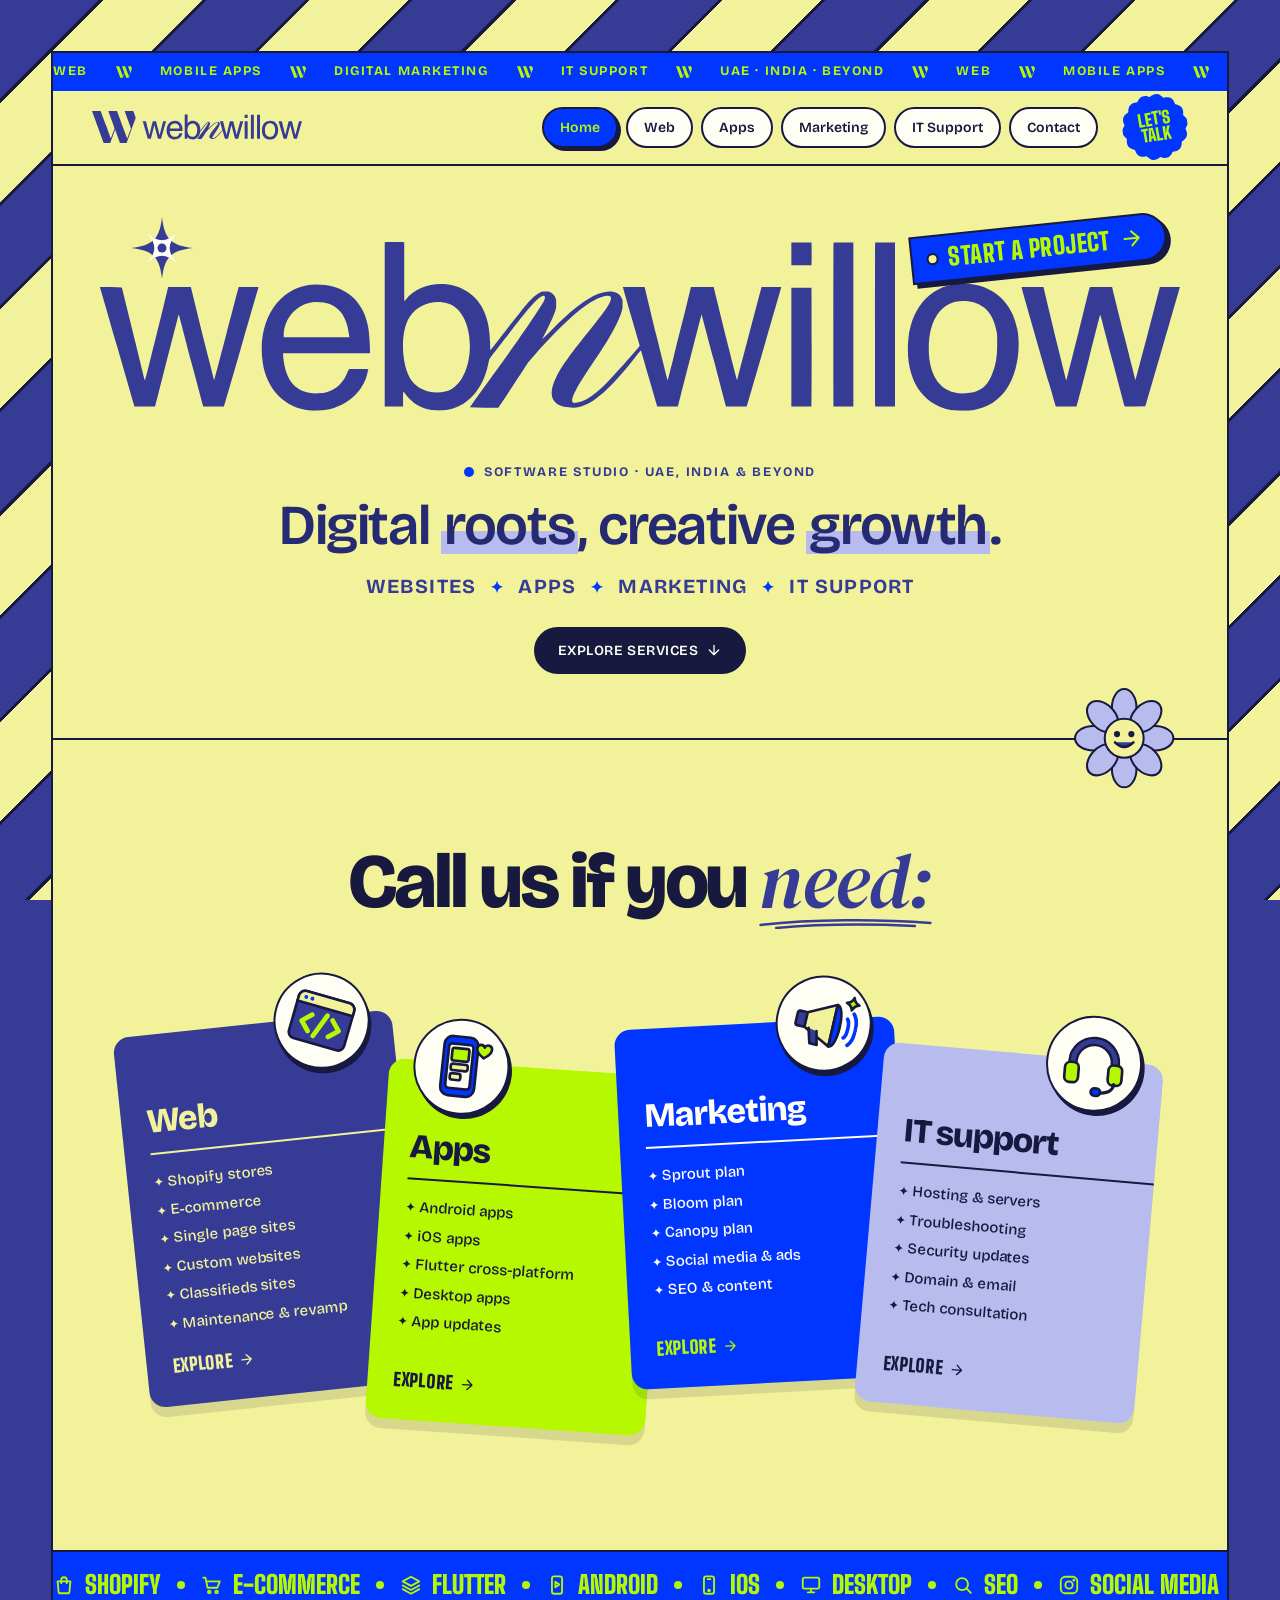
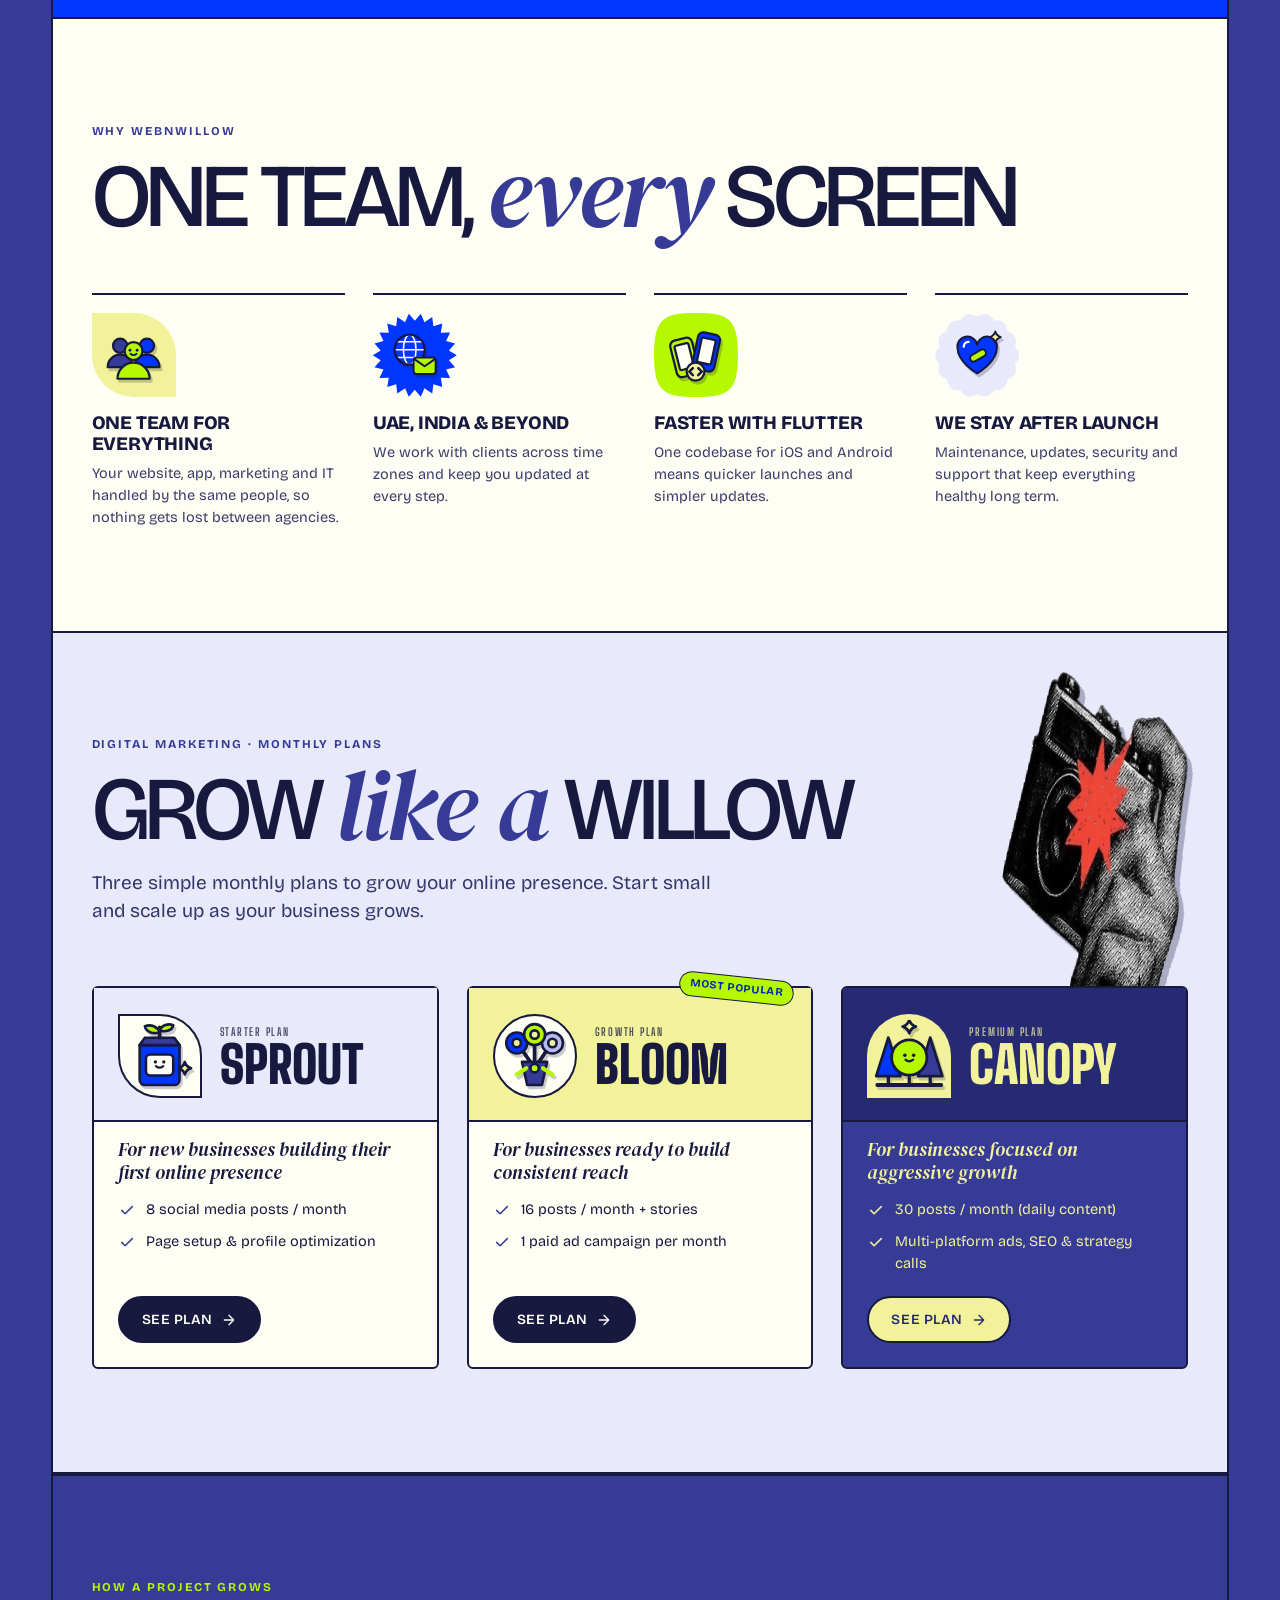
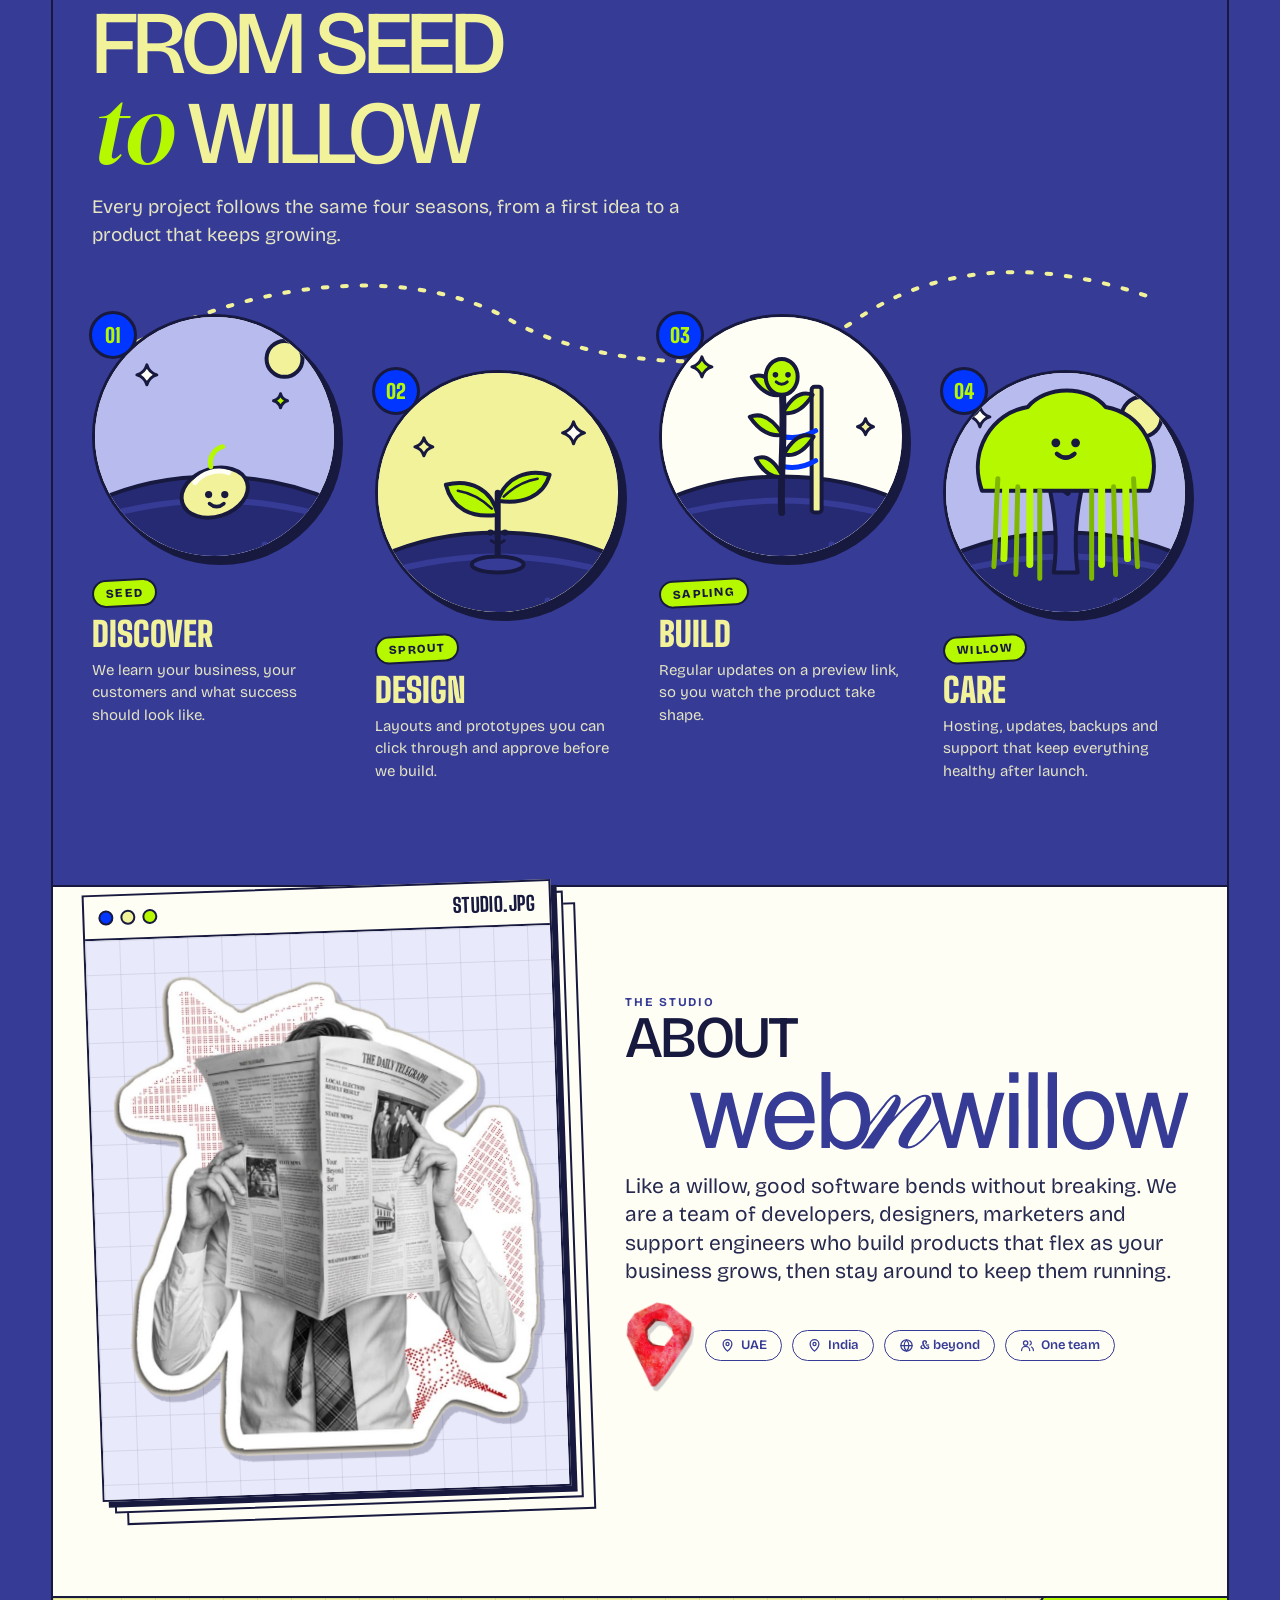
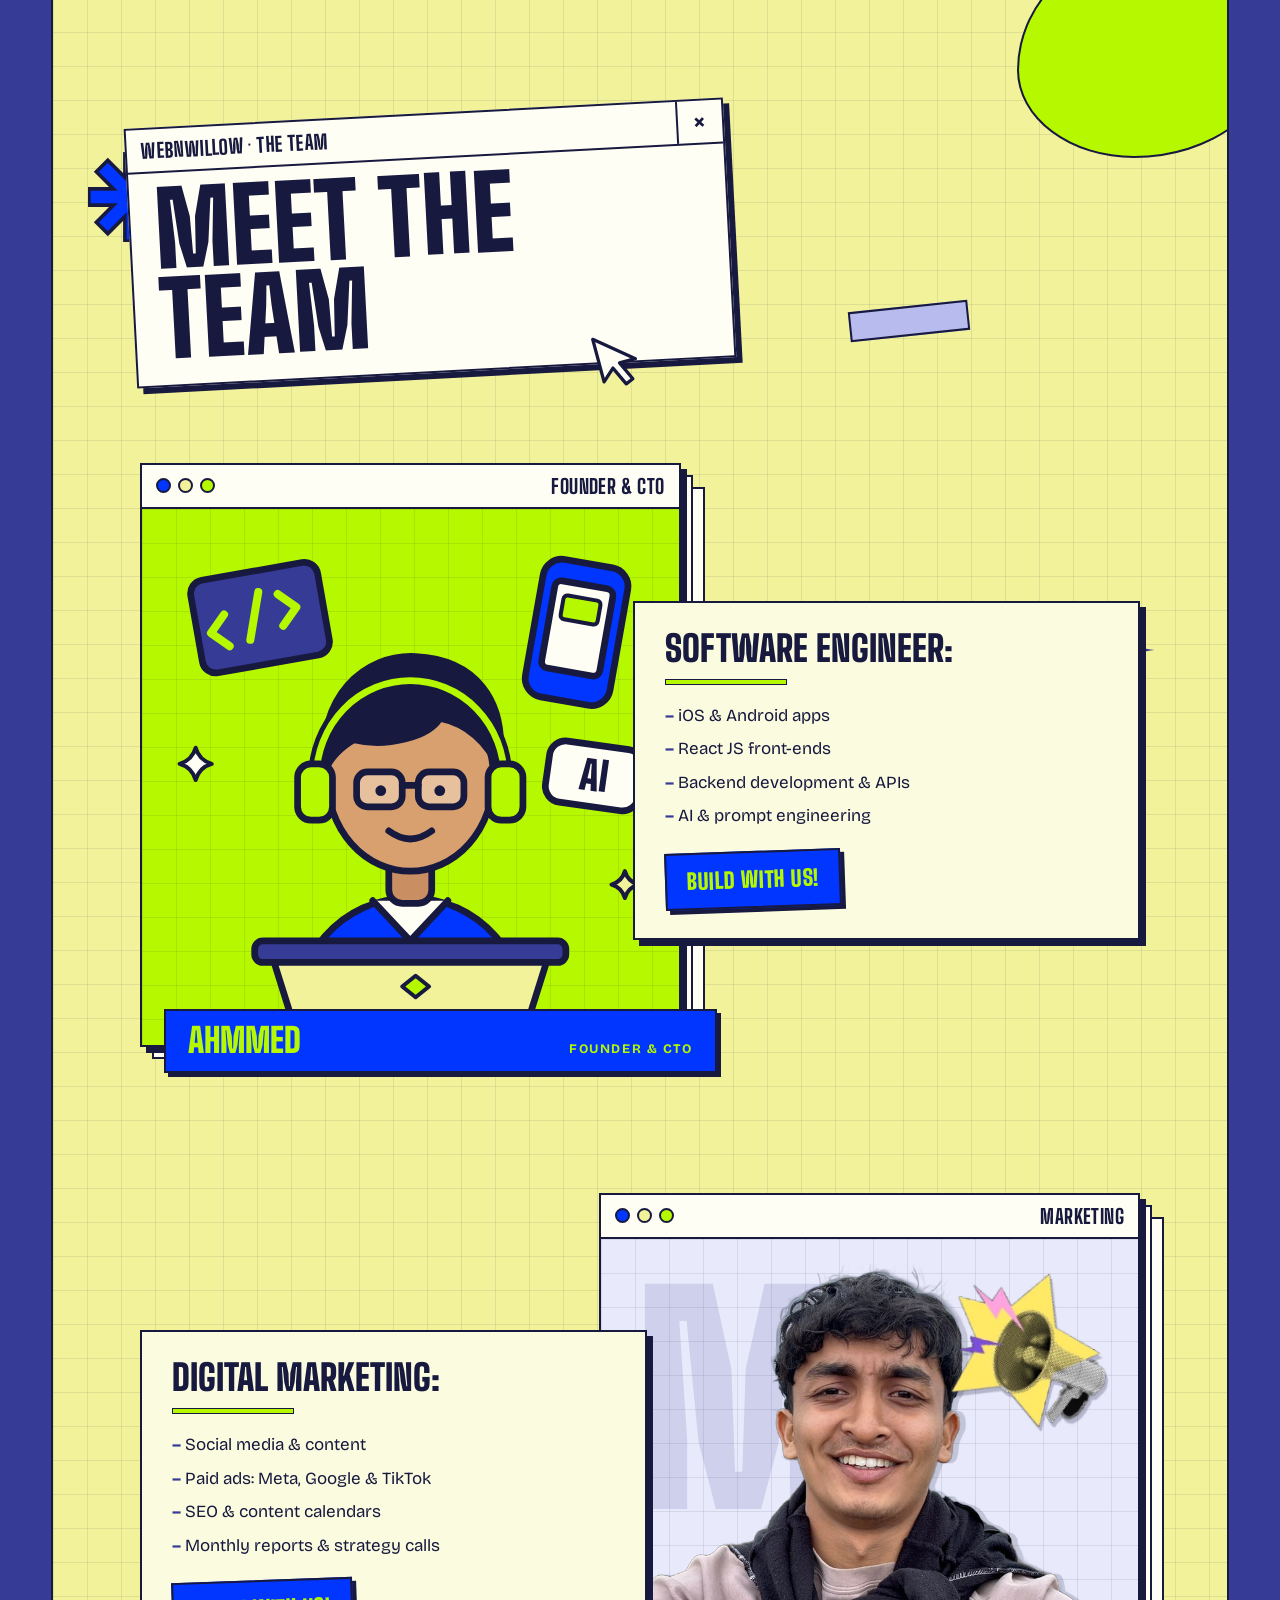
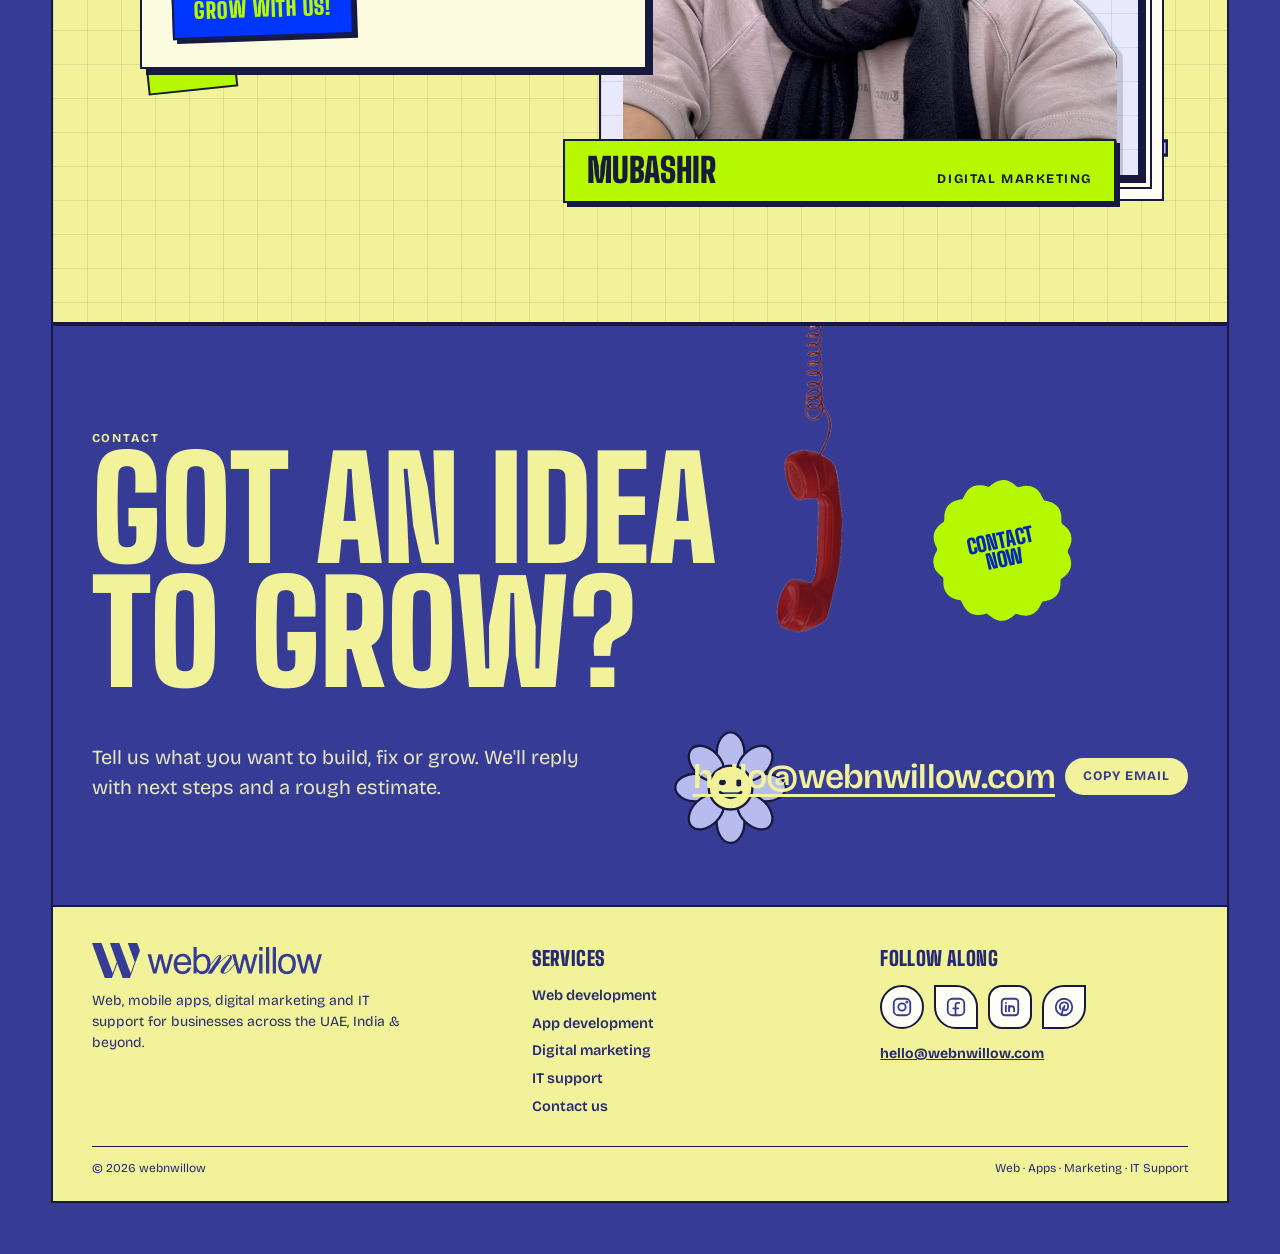
==== index.html @ 953bc1f7 "Update hero tagline, team, process, services and marketing page - Hero: "Digital roots, creative gro" ====
<!doctype html>
<html lang="en">
<head>
<meta charset="utf-8">
<meta name="viewport" content="width=device-width, initial-scale=1, viewport-fit=cover">
<title>webnwillow Studio</title>
<meta name="description" content="webnwillow - web development, mobile apps, digital marketing and IT support for businesses across the UAE, India and beyond.">
<link rel="icon" href="assets/webnwillow-mark.svg" type="image/svg+xml">
<link rel="preload" href="assets/fonts/bricolage-grotesque.woff2" as="font" type="font/woff2" crossorigin>
<link rel="preload" href="assets/fonts/big-shoulders-display.woff2" as="font" type="font/woff2" crossorigin>
<link rel="stylesheet" href="assets/css/site.css">
</head>
<body data-page="home">
<div class="site">
  <div id="site-header"></div>

  <main>
    <section class="hero wrap">
      <svg class="spark" aria-hidden="true"><use href="#spark"/></svg>
      <div class="hero-logo">
        <h1><svg class="logo" role="img" aria-label="webnwillow"><use href="#logo"/></svg></h1>
        <a class="tag-cta" href="contact.html"><span class="hole" aria-hidden="true"></span>Start a project<svg aria-hidden="true"><use href="#i-arrow"/></svg></a>
      </div>
      <div class="hero-row">
        <div class="hero-copy">
          <p class="hero-kicker"><span class="dot"></span>Software studio · UAE, India &amp; beyond</p>
          <p class="hero-lede">Digital <mark>roots</mark>, creative <mark>growth</mark>.</p>
          <p class="hero-svc-line"><span>Websites</span><span>Apps</span><span>Marketing</span><span>IT support</span></p>
          <a class="pill-ink" href="#services">Explore services <svg aria-hidden="true" style="transform:rotate(90deg)"><use href="#i-arrow"/></svg></a>
        </div>
      </div>
      <svg class="flower" aria-hidden="true"><use href="#flower"/></svg>
    </section>

    <section class="svc-fan section wrap" id="services">
      <h2 class="fan-title">Call us if you <span class="n">need:</span></h2>
      <div class="fan">
        <a class="fan-card f-web" href="web-development.html" style="--r:-6deg">
          <span class="fan-sticker"><svg aria-hidden="true"><use href="#s-code"/></svg></span>
          <h3>Web</h3>
          <ul><li>Shopify stores</li><li>E-commerce</li><li>Single page sites</li><li>Custom websites</li><li>Classifieds sites</li><li>Maintenance &amp; revamp</li></ul>
          <span class="fan-go">Explore <svg aria-hidden="true"><use href="#i-arrow"/></svg></span>
        </a>
        <a class="fan-card f-apps" href="app-development.html" style="--r:4deg">
          <span class="fan-sticker"><svg aria-hidden="true"><use href="#s-phone"/></svg></span>
          <h3>Apps</h3>
          <ul><li>Android apps</li><li>iOS apps</li><li>Flutter cross-platform</li><li>Desktop apps</li><li>App updates</li></ul>
          <span class="fan-go">Explore <svg aria-hidden="true"><use href="#i-arrow"/></svg></span>
        </a>
        <a class="fan-card f-mkt" href="digital-marketing.html" style="--r:-3deg">
          <span class="fan-sticker"><svg aria-hidden="true"><use href="#s-megaphone"/></svg></span>
          <h3>Marketing</h3>
          <ul><li>Sprout plan</li><li>Bloom plan</li><li>Canopy plan</li><li>Social media &amp; ads</li><li>SEO &amp; content</li></ul>
          <span class="fan-go">Explore <svg aria-hidden="true"><use href="#i-arrow"/></svg></span>
        </a>
        <a class="fan-card f-it" href="it-support.html" style="--r:5deg">
          <span class="fan-sticker"><svg aria-hidden="true"><use href="#s-headset"/></svg></span>
          <h3>IT support</h3>
          <ul><li>Hosting &amp; servers</li><li>Troubleshooting</li><li>Security updates</li><li>Domain &amp; email</li><li>Tech consultation</li></ul>
          <span class="fan-go">Explore <svg aria-hidden="true"><use href="#i-arrow"/></svg></span>
        </a>
      </div>
    </section>

    <div class="tagband" aria-hidden="true">
      <div class="tagtrack">
        <span>
          <b class="tag"><svg><use href="#i-bag"/></svg>Shopify</b><span class="dot"></span>
          <b class="tag"><svg><use href="#i-cart"/></svg>E-commerce</b><span class="dot"></span>
          <b class="tag"><svg><use href="#i-layers"/></svg>Flutter</b><span class="dot"></span>
          <b class="tag"><svg><use href="#i-android"/></svg>Android</b><span class="dot"></span>
          <b class="tag"><svg><use href="#i-ios"/></svg>iOS</b><span class="dot"></span>
          <b class="tag"><svg><use href="#i-desktop"/></svg>Desktop</b><span class="dot"></span>
          <b class="tag"><svg><use href="#i-search"/></svg>SEO</b><span class="dot"></span>
          <b class="tag"><svg><use href="#i-instagram"/></svg>Social media</b><span class="dot"></span>
          <b class="tag"><svg><use href="#i-shield"/></svg>Security</b><span class="dot"></span>
          <b class="tag"><svg><use href="#i-globe"/></svg>Domains &amp; email</b><span class="dot"></span>
        </span>
        <span>
          <b class="tag"><svg><use href="#i-bag"/></svg>Shopify</b><span class="dot"></span>
          <b class="tag"><svg><use href="#i-cart"/></svg>E-commerce</b><span class="dot"></span>
          <b class="tag"><svg><use href="#i-layers"/></svg>Flutter</b><span class="dot"></span>
          <b class="tag"><svg><use href="#i-android"/></svg>Android</b><span class="dot"></span>
          <b class="tag"><svg><use href="#i-ios"/></svg>iOS</b><span class="dot"></span>
          <b class="tag"><svg><use href="#i-desktop"/></svg>Desktop</b><span class="dot"></span>
          <b class="tag"><svg><use href="#i-search"/></svg>SEO</b><span class="dot"></span>
          <b class="tag"><svg><use href="#i-instagram"/></svg>Social media</b><span class="dot"></span>
          <b class="tag"><svg><use href="#i-shield"/></svg>Security</b><span class="dot"></span>
          <b class="tag"><svg><use href="#i-globe"/></svg>Domains &amp; email</b><span class="dot"></span>
        </span>
      </div>
    </div>

    <section class="section wrap">
      <div class="eyebrow">Why webnwillow</div>
      <h2 class="big">One team, <span class="n">every</span> screen</h2>
      <div class="why">
        <article>
          <div class="ico leaf" style="--bg:var(--butter)"><svg aria-hidden="true"><use href="#s-users"/></svg></div>
          <h3>One team for everything</h3>
          <p>Your website, app, marketing and IT handled by the same people, so nothing gets lost between agencies.</p>
        </article>
        <article>
          <div class="ico shape-burst" style="--bg:var(--blue);--fg:var(--lime)"><svg aria-hidden="true"><use href="#s-globe"/></svg></div>
          <h3>UAE, India &amp; beyond</h3>
          <p>We work with clients across time zones and keep you updated at every step.</p>
        </article>
        <article>
          <div class="ico squircle" style="--bg:var(--lime)"><svg aria-hidden="true"><use href="#s-layers"/></svg></div>
          <h3>Faster with Flutter</h3>
          <p>One codebase for iOS and Android means quicker launches and simpler updates.</p>
        </article>
        <article>
          <div class="ico shape-scallop" style="--bg:var(--mist)"><svg aria-hidden="true"><use href="#s-heart"/></svg></div>
          <h3>We stay after launch</h3>
          <p>Maintenance, updates, security and support that keep everything healthy long term.</p>
        </article>
      </div>
    </section>

    <section class="section wrap svcs-bg plans-sec" style="border-block:var(--line)">
      <img class="float-cut" src="assets/img/camera-hand.png" alt="" width="455" height="503">
      <div class="eyebrow">Digital marketing · Monthly plans</div>
      <h2 class="big">Grow <span class="n">like a</span> willow</h2>
      <p class="lede">Three simple monthly plans to grow your online presence. Start small and scale up as your business grows.</p>
      <div class="plans">
        <article class="plan p1">
          <div class="top"><div class="ico leaf bordered" style="--bg:var(--paper)"><svg aria-hidden="true"><use href="#s-packet"/></svg></div><div><div class="tier">Starter plan</div><h3 class="cond">Sprout</h3></div></div>
          <p class="for">For new businesses building their first online presence</p>
          <ul><li><svg aria-hidden="true"><use href="#i-check"/></svg>8 social media posts / month</li><li><svg aria-hidden="true"><use href="#i-check"/></svg>Page setup &amp; profile optimization</li></ul>
          <a class="pill-ink cta-pill" href="digital-marketing.html">See plan <svg aria-hidden="true"><use href="#i-arrow"/></svg></a>
        </article>
        <article class="plan p2">
          <span class="sticker">Most popular</span>
          <div class="top"><div class="ico disc bordered" style="--bg:var(--paper)"><svg aria-hidden="true"><use href="#s-bouquet"/></svg></div><div><div class="tier">Growth plan</div><h3 class="cond">Bloom</h3></div></div>
          <p class="for">For businesses ready to build consistent reach</p>
          <ul><li><svg aria-hidden="true"><use href="#i-check"/></svg>16 posts / month + stories</li><li><svg aria-hidden="true"><use href="#i-check"/></svg>1 paid ad campaign per month</li></ul>
          <a class="pill-ink cta-pill" href="digital-marketing.html">See plan <svg aria-hidden="true"><use href="#i-arrow"/></svg></a>
        </article>
        <article class="plan p3">
          <div class="top"><div class="ico arch" style="--bg:var(--butter)"><svg aria-hidden="true"><use href="#s-forest"/></svg></div><div><div class="tier">Premium plan</div><h3 class="cond">Canopy</h3></div></div>
          <p class="for">For businesses focused on aggressive growth</p>
          <ul><li><svg aria-hidden="true"><use href="#i-check"/></svg>30 posts / month (daily content)</li><li><svg aria-hidden="true"><use href="#i-check"/></svg>Multi-platform ads, SEO &amp; strategy calls</li></ul>
          <a class="pill-ink pill-butter cta-pill" href="digital-marketing.html">See plan <svg aria-hidden="true"><use href="#i-arrow"/></svg></a>
        </article>
      </div>
    </section>

    <section class="grow section wrap" id="process">
      <div class="grow-head">
        <div class="eyebrow">How a project grows</div>
        <h2 class="big">From seed <span class="n">to</span> willow</h2>
        <p class="lede">Every project follows the same four seasons, from a first idea to a product that keeps growing.</p>
      </div>
      <svg class="grow-path" viewBox="0 0 1000 120" preserveAspectRatio="none" aria-hidden="true"><path d="M20 90C160 10 300 10 380 60S620 120 700 60 880 0 980 40" fill="none" stroke="#F2F29A" stroke-width="4" stroke-dasharray="4 14" stroke-linecap="round"/></svg>
      <ol class="grow-list">
        <li class="grow-step">
          <div class="grow-pic"><svg class="gstage" viewBox="0 0 240 240" role="img" aria-label="A smiling seed resting in the soil"><rect width="240" height="240" fill="#B8BBEE"/><g stroke="#17193F" stroke-width="4" stroke-linejoin="round" stroke-linecap="round"><path d="M52 48Q54.2 55.8 62 58Q54.2 60.2 52 68Q49.8 60.2 42 58Q49.8 55.8 52 48Z" fill="#FFFEF4" stroke-width="3"/><path d="M186 77Q187.54 82.46 193 84Q187.54 85.54 186 91Q184.46 85.54 179 84Q184.46 82.46 186 77Z" fill="#B5F800" stroke-width="3"/><circle cx="190" cy="42" r="18" fill="#F2F29A"/><path d="M-10 190c50-26 100-30 130-30s80 4 130 30v70H-10z" fill="#262A73"/><path d="M-10 206c50-18 100-22 130-22s80 4 130 22" fill="none" stroke="#363B96" stroke-width="6"/><circle cx="40" cy="222" r="3" fill="#363B96" stroke="none"/><circle cx="70" cy="236" r="3" fill="#363B96" stroke="none"/><circle cx="170" cy="228" r="3" fill="#363B96" stroke="none"/><circle cx="200" cy="216" r="3" fill="#363B96" stroke="none"/><circle cx="120" cy="244" r="3" fill="#363B96" stroke="none"/><ellipse cx="120" cy="176" rx="34" ry="24" fill="#F2F29A" transform="rotate(-18 120 176)"/><path d="M100 166c8-10 22-14 34-10" fill="none" stroke="#FFFEF4" stroke-width="5"/><circle cx="113.9" cy="178" r="3.6" fill="#17193F" stroke="none"/><circle cx="130.1" cy="178" r="3.6" fill="#17193F" stroke="none"/><path d="M114.8 187.0q7.2 6.3 14.4 0" fill="none" stroke="#17193F" stroke-width="3.6"/><path d="M116 150c-2-10 4-18 12-20" fill="none" stroke="#B5F800" stroke-width="5"/></g></svg><span class="grow-num">01</span></div>
          <span class="grow-stage">Seed</span>
          <h3>Discover</h3>
          <p>We learn your business, your customers and what success should look like.</p>
        </li>
        <li class="grow-step">
          <div class="grow-pic"><svg class="gstage" viewBox="0 0 240 240" role="img" aria-label="A small sprout with two leaves"><rect width="240" height="240" fill="#F2F29A"/><g stroke="#17193F" stroke-width="4" stroke-linejoin="round" stroke-linecap="round"><path d="M46 65Q47.98 72.02 55 74Q47.98 75.98 46 83Q44.02 75.98 37 74Q44.02 72.02 46 65Z" fill="#F2F29A" stroke-width="3"/><path d="M196 49Q198.42 57.58 207 60Q198.42 62.42 196 71Q193.58 62.42 185 60Q193.58 57.58 196 49Z" fill="#FFFEF4" stroke-width="3"/><path d="M-10 190c50-26 100-30 130-30s80 4 130 30v70H-10z" fill="#262A73"/><path d="M-10 206c50-18 100-22 130-22s80 4 130 22" fill="none" stroke="#363B96" stroke-width="6"/><circle cx="40" cy="222" r="3" fill="#363B96" stroke="none"/><circle cx="70" cy="236" r="3" fill="#363B96" stroke="none"/><circle cx="170" cy="228" r="3" fill="#363B96" stroke="none"/><circle cx="200" cy="216" r="3" fill="#363B96" stroke="none"/><circle cx="120" cy="244" r="3" fill="#363B96" stroke="none"/><path d="M120 190V120" fill="none" stroke-width="6"/><path d="M120 142c-6-26-28-36-52-30 6 24 26 34 52 30z" fill="#B5F800"/><path d="M120 128c8-24 30-32 52-26-6 22-28 30-52 26z" fill="#B5F800"/><path d="M80 118c12 2 24 8 34 18M160 106c-12 2-24 8-34 18" fill="none" stroke="#17193F" stroke-width="2.5"/><ellipse cx="120" cy="192" rx="26" ry="8" fill="#363B96"/><circle cx="112.8" cy="160" r="3.2" fill="#17193F" stroke="none"/><circle cx="127.2" cy="160" r="3.2" fill="#17193F" stroke="none"/><path d="M113.6 168.0q6.4 5.6000000000000005 12.8 0" fill="none" stroke="#17193F" stroke-width="3.2"/></g></svg><span class="grow-num">02</span></div>
          <span class="grow-stage">Sprout</span>
          <h3>Design</h3>
          <p>Layouts and prototypes you can click through and approve before we build.</p>
        </li>
        <li class="grow-step">
          <div class="grow-pic"><svg class="gstage" viewBox="0 0 240 240" role="img" aria-label="A young sapling tied to a wooden stake"><rect width="240" height="240" fill="#FFFEF4"/><g stroke="#17193F" stroke-width="4" stroke-linejoin="round" stroke-linecap="round"><path d="M40 40Q42.2 47.8 50 50Q42.2 52.2 40 60Q37.8 52.2 30 50Q37.8 47.8 40 40Z" fill="#B5F800" stroke-width="3"/><path d="M204 102Q205.76 108.24 212 110Q205.76 111.76 204 118Q202.24 111.76 196 110Q202.24 108.24 204 102Z" fill="#F2F29A" stroke-width="3"/><path d="M-10 190c50-26 100-30 130-30s80 4 130 30v70H-10z" fill="#262A73"/><path d="M-10 206c50-18 100-22 130-22s80 4 130 22" fill="none" stroke="#363B96" stroke-width="6"/><circle cx="40" cy="222" r="3" fill="#363B96" stroke="none"/><circle cx="70" cy="236" r="3" fill="#363B96" stroke="none"/><circle cx="170" cy="228" r="3" fill="#363B96" stroke="none"/><circle cx="200" cy="216" r="3" fill="#363B96" stroke="none"/><circle cx="120" cy="244" r="3" fill="#363B96" stroke="none"/><rect x="150" y="70" width="10" height="126" rx="3" fill="#F2F29A"/><path d="M122 120c10 2 22 0 32-6M122 150c10 2 22 0 32-6" fill="none" stroke="#0036FF" stroke-width="5"/><path d="M120 196C118 160 124 120 120 60" fill="none" stroke-width="7"/><path d="M120 78c-10 -18 -20 -22 -30 -18 10 16 20 20 30 18z" fill="#B5F800"/><path d="M121 96c10 -18 20 -22 30 -18 -10 16 -20 20 -30 18z" fill="#B5F800"/><path d="M121 118c-11 -18 -22 -22 -33 -18 11 16 22 20 33 18z" fill="#B5F800"/><path d="M122 138c10 -18 20 -22 30 -18 -10 16 -20 20 -30 18z" fill="#B5F800"/><path d="M121 160c-9 -18 -18 -22 -27 -18 9 16 18 20 27 18z" fill="#B5F800"/><ellipse cx="120" cy="60" rx="16" ry="18" fill="#B5F800"/><circle cx="113.7" cy="58" r="2.8" fill="#17193F" stroke="none"/><circle cx="126.3" cy="58" r="2.8" fill="#17193F" stroke="none"/><path d="M114.4 65.0q5.6 4.8999999999999995 11.2 0" fill="none" stroke="#17193F" stroke-width="2.8"/></g></svg><span class="grow-num">03</span></div>
          <span class="grow-stage">Sapling</span>
          <h3>Build</h3>
          <p>Regular updates on a preview link, so you watch the product take shape.</p>
        </li>
        <li class="grow-step">
          <div class="grow-pic"><svg class="gstage" viewBox="0 0 240 240" role="img" aria-label="A full grown willow tree"><rect width="240" height="240" fill="#B8BBEE"/><g stroke="#17193F" stroke-width="4" stroke-linejoin="round" stroke-linecap="round"><circle cx="196" cy="44" r="20" fill="#F2F29A"/><path d="M34 34Q36.2 41.8 44 44Q36.2 46.2 34 54Q31.8 46.2 24 44Q31.8 41.8 34 34Z" fill="#FFFEF4" stroke-width="3"/><path d="M-10 190c50-26 100-30 130-30s80 4 130 30v70H-10z" fill="#262A73"/><path d="M-10 206c50-18 100-22 130-22s80 4 130 22" fill="none" stroke="#363B96" stroke-width="6"/><circle cx="40" cy="222" r="3" fill="#363B96" stroke="none"/><circle cx="70" cy="236" r="3" fill="#363B96" stroke="none"/><circle cx="170" cy="228" r="3" fill="#363B96" stroke="none"/><circle cx="200" cy="216" r="3" fill="#363B96" stroke="none"/><circle cx="120" cy="244" r="3" fill="#363B96" stroke="none"/><path d="M108 200c4-30 2-60 -6-92h36c-8 32-10 62-6 92z" fill="#363B96"/><path d="M122 120c-20-18-44-20-62-8M122 118c18-16 40-18 58-6" fill="none" stroke-width="6"/><path d="M36 118c-14-40 10-78 46-84 18-22 60-22 78 0 36 6 58 44 44 84z" fill="#B5F800"/><path d="M52 106c-2 30 -2 60 -4 88" fill="none" stroke="#7FB800" stroke-width="5"/><path d="M72 114c-1 30 -1 60 -2 88" fill="none" stroke="#7FB800" stroke-width="5"/><path d="M94 118c0 30 0 60 0 88" fill="none" stroke="#7FB800" stroke-width="5"/><path d="M146 118c0 30 0 60 0 88" fill="none" stroke="#7FB800" stroke-width="5"/><path d="M168 114c1 30 1 60 2 88" fill="none" stroke="#7FB800" stroke-width="5"/><path d="M188 106c2 30 2 60 4 88" fill="none" stroke="#7FB800" stroke-width="5"/><path d="M60 110c-1 26 -1 52 -2 76" fill="none" stroke="#B5F800" stroke-width="7"/><path d="M84 116c0 26 0 52 0 76" fill="none" stroke="#B5F800" stroke-width="7"/><path d="M156 116c0 26 0 52 0 76" fill="none" stroke="#B5F800" stroke-width="7"/><path d="M180 110c1 26 1 52 2 76" fill="none" stroke="#B5F800" stroke-width="7"/><circle cx="110.1" cy="70" r="4.4" fill="#17193F" stroke="none"/><circle cx="129.9" cy="70" r="4.4" fill="#17193F" stroke="none"/><path d="M111.2 81.0q8.8 7.700000000000001 17.6 0" fill="none" stroke="#17193F" stroke-width="4.4"/></g></svg><span class="grow-num">04</span></div>
          <span class="grow-stage">Willow</span>
          <h3>Care</h3>
          <p>Hosting, updates, backups and support that keep everything healthy after launch.</p>
        </li>
      </ol>
    </section>

    <section class="section wrap" style="padding-top:0">
      <div class="about">
        <div class="win-stack about-win"><div class="win"><div class="win-bar"><span class="dots"><i></i><i></i><i></i></span><b>studio.jpg</b></div><div class="win-body grid-bg"><img src="assets/img/newspaper-reader.png" alt="Person in a shirt and tie reading a newspaper" width="724" height="830"></div></div></div>
        <div>
          <div class="eyebrow">The studio</div>
          <h2>About<span><svg class="logo" role="img" aria-label="webnwillow"><use href="#logo"/></svg></span></h2>
          <p>Like a willow, good software bends without breaking. We are a team of developers, designers, marketers and support engineers who build products that flex as your business grows, then stay around to keep them running.</p>
          <div class="facts-wrap"><img class="pin-sticker" src="assets/img/icon-pin.png" alt="" width="533" height="700"><div class="facts">
            <span><svg aria-hidden="true"><use href="#i-pin"/></svg>UAE</span>
            <span><svg aria-hidden="true"><use href="#i-pin"/></svg>India</span>
            <span><svg aria-hidden="true"><use href="#i-globe"/></svg>&amp; beyond</span>
            <span><svg aria-hidden="true"><use href="#i-users"/></svg>One team</span>
          </div></div>
        </div>
      </div>
    </section>

    <section class="team wrap grid-bg" id="team">
      <div class="deco deco-blob" aria-hidden="true"></div>
      <svg class="deco deco-ast" viewBox="0 0 100 100" aria-hidden="true"><g stroke="#17193F" stroke-width="22" stroke-linecap="square"><path d="M50 10v80M10 50h80M22 22l56 56M78 22L22 78"/></g><g stroke="#0036FF" stroke-width="14" stroke-linecap="square"><path d="M50 10v80M10 50h80M22 22l56 56M78 22L22 78"/></g></svg>
      <svg class="deco deco-ast b" viewBox="0 0 100 100" aria-hidden="true"><g stroke="#17193F" stroke-width="22" stroke-linecap="square"><path d="M50 10v80M10 50h80M22 22l56 56M78 22L22 78"/></g><g stroke="#B8BBEE" stroke-width="14" stroke-linecap="square"><path d="M50 10v80M10 50h80M22 22l56 56M78 22L22 78"/></g></svg>
      <div class="deco deco-bar a" aria-hidden="true"></div>
      <div class="deco deco-bar b" aria-hidden="true"></div>
      <svg class="deco deco-spark" aria-hidden="true"><use href="#spark"/></svg>

      <div class="win team-title">
        <div class="win-bar"><b>webnwillow · the team</b><span class="x" aria-hidden="true">×</span></div>
        <h2 class="cond">Meet the team</h2>
        <svg class="cursor" viewBox="0 0 40 52" aria-hidden="true"><path d="M3 3l0 40 11-10 8 17 7-3-8-17h15z" fill="#FFFEF4" stroke="#17193F" stroke-width="3" stroke-linejoin="round"/></svg>
      </div>

      <article class="member member-flip">
        <div class="win-stack member-win">
          <div class="win">
            <div class="win-bar"><span class="dots"><i></i><i></i><i></i></span><b>Founder &amp; CTO</b></div>
            <div class="win-body grid-bg" style="background-color:var(--lime)"><svg class="member-art" viewBox="0 0 400 400" role="img" aria-label="Illustration of Ahmmed, a developer with headphones working on a laptop"><g stroke="#17193F" stroke-width="5" stroke-linejoin="round" stroke-linecap="round">
<rect x="40" y="46" width="96" height="70" rx="10" fill="#363B96" transform="rotate(-10 88 81)"/><path d="M62 74l-12 12 12 12M104 66l12 12-12 12M90 62l-12 34" fill="none" stroke="#B5F800" stroke-width="6" transform="rotate(-10 88 81)"/>
<rect x="292" y="40" width="64" height="104" rx="14" fill="#0036FF" transform="rotate(10 324 92)"/><rect x="302" y="56" width="44" height="66" rx="5" fill="#FFFEF4" transform="rotate(10 324 92)"/><rect x="310" y="66" width="28" height="18" rx="3" fill="#B5F800" stroke-width="3" transform="rotate(10 324 92)"/>
<rect x="302" y="176" width="70" height="46" rx="12" fill="#FFFEF4" transform="rotate(8 337 199)"/><text x="337" y="210" text-anchor="middle" font-family="Big Shoulders Display, Impact, sans-serif" font-weight="900" font-size="30" fill="#17193F" stroke="none" transform="rotate(8 337 199)">AI</text>
<path d="M40 178Q42.64 187.36 52 190Q42.64 192.64 40 202Q37.36 192.64 28 190Q37.36 187.36 40 178Z" fill="#FFFEF4" stroke-width="3"/><path d="M360 270Q362.2 277.8 370 280Q362.2 282.2 360 290Q357.8 282.2 350 280Q357.8 277.8 360 270Z" fill="#F2F29A" stroke-width="3"/>
<path d="M110 400c0-70 40-110 90-110s90 40 90 110z" fill="#0036FF"/>
<path d="M172 292l28 30 28-30" fill="#FFFEF4"/>
<rect x="184" y="250" width="32" height="44" rx="10" fill="#C98E62"/>
<ellipse cx="200" cy="200" rx="62" ry="70" fill="#D9A06F"/>
<path d="M136 196c-6-56 30-88 68-86 42 2 70 30 62 84-8-20-24-34-44-38-8 14-40 22-64 16-10 6-18 14-22 24z" fill="#17193F"/>
<path d="M130 200a70 72 0 0 1 140 0" fill="none" stroke-width="12"/><path d="M130 200a70 72 0 0 1 140 0" fill="none" stroke="#B5F800" stroke-width="5"/>
<rect x="116" y="190" width="26" height="42" rx="10" fill="#B5F800"/><rect x="258" y="190" width="26" height="42" rx="10" fill="#B5F800"/>
<rect x="160" y="196" width="34" height="26" rx="8" fill="#FFFEF4" fill-opacity=".35"/><rect x="206" y="196" width="34" height="26" rx="8" fill="#FFFEF4" fill-opacity=".35"/><path d="M194 206h12" fill="none"/>
<circle cx="178" cy="210" r="4" fill="#17193F" stroke="none"/><circle cx="222" cy="210" r="4" fill="#17193F" stroke="none"/>
<path d="M184 240q16 12 32 0" fill="none" stroke-width="5"/>
<path d="M96 330h208l-22 70H118z" fill="#F2F29A"/><rect x="84" y="322" width="232" height="16" rx="6" fill="#363B96"/>
<path d="M194 356l10 -8 10 8-10 8z" fill="#B5F800" stroke-width="3"/>
</g></svg></div>
          </div>
          <div class="member-name" style="background:var(--blue);color:var(--lime)"><b>Ahmmed</b><small>Founder &amp; CTO</small></div>
        </div>
        <div class="member-notes">
          <h3>Software engineer:</h3>
          <ul>
            <li>iOS &amp; Android apps</li>
            <li>React JS front-ends</li>
            <li>Backend development &amp; APIs</li>
            <li>AI &amp; prompt engineering</li>
          </ul>
          <a class="btn-tag" href="app-development.html">Build with us!</a>
        </div>
      </article>

      <article class="member">
        <div class="member-notes">
          <h3>Digital marketing:</h3>
          <ul>
            <li>Social media &amp; content</li>
            <li>Paid ads: Meta, Google &amp; TikTok</li>
            <li>SEO &amp; content calendars</li>
            <li>Monthly reports &amp; strategy calls</li>
          </ul>
          <a class="btn-tag" href="digital-marketing.html">Grow with us!</a>
        </div>
        <div class="win-stack member-win">
          <div class="win">
            <div class="win-bar"><span class="dots"><i></i><i></i><i></i></span><b>Marketing</b></div>
            <div class="win-body grid-bg"><span class="initial" aria-hidden="true">M</span><img class="member-photo" src="assets/img/team-mubashir.png" alt="Mubashir, digital marketing at webnwillow" width="800" height="833"><img class="member-mega" src="assets/img/icon-megaphone.png" alt="" width="355" height="339"></div>
          </div>
          <div class="member-name"><b>Mubashir</b><small>Digital marketing</small></div>
        </div>
      </article>
    </section>

    <section class="cta wrap">
      <img class="hang-phone" src="assets/img/icon-phone.png" alt="" width="153" height="700">
      <a class="scallop shape-scallop" href="contact.html"><span>Contact<br>now</span></a>
      <div class="eyebrow">Contact</div>
      <h2 class="cond">Got an idea to grow?</h2>
      <div class="cta-row">
        <p>Tell us what you want to build, fix or grow. We'll reply with next steps and a rough estimate.</p>
        <div class="mail"><a data-email href="contact.html">Email us</a><button class="copy" type="button" data-copy>Copy email</button></div>
      </div>
      <svg class="flower" aria-hidden="true"><use href="#flower"/></svg>
    </section>
  </main>

  <div id="site-footer"></div>
</div>
<script src="assets/js/site.js"></script>
</body>
</html>
---- assets/css/site.css ----
/* webnwillow — shared styles for every page.
   Accents: lime #B5F800 + bright blue #0036FF (outer background, highlights).
   Palette is built only from the logo: indigo #363B96 + butter #F2F29A, with tints of each. */
/* Fonts live in assets/fonts (SIL Open Font License, see the OFL-*.txt files there). */
@font-face { font-family: "Bricolage Grotesque"; src: url("../fonts/bricolage-grotesque.woff2") format("woff2"); font-weight: 200 800; font-stretch: 75% 100%; font-display: swap; }
@font-face { font-family: "Big Shoulders Display"; src: url("../fonts/big-shoulders-display.woff2") format("woff2"); font-weight: 100 900; font-display: swap; }
@font-face { font-family: "DM Serif Display"; src: url("../fonts/dm-serif-display.woff2") format("woff2"); font-weight: 400; font-style: normal; font-display: swap; }
@font-face { font-family: "DM Serif Display"; src: url("../fonts/dm-serif-display-italic.woff2") format("woff2"); font-weight: 400; font-style: italic; font-display: swap; }
:root {
  color-scheme: light;
  --indigo: #363B96;
  --indigo-deep: #262A73;
  --indigo-2: #5B60C4;
  --ink: #17193F;
  --peri: #B8BBEE;
  --mist: #E8E9FA;
  --butter: #F2F29A;
  --butter-2: #E6E56A;
  --cream: #FBFBDF;
  --lime: #B5F800;
  --blue: #0036FF;
  --blue-deep: #0027B8;
  --paper: #FFFEF4;
  --sans: "Bricolage Grotesque", "Helvetica Neue", Arial, sans-serif;
  --display: "Big Shoulders Display", Impact, "Arial Narrow", sans-serif;
  --serif: "DM Serif Display", Georgia, serif;
  --fun: var(--display);
  --gut: clamp(16px, 3vw, 40px);
  --line: 2px solid var(--ink);
  --sq: url("data:image/svg+xml,%3Csvg xmlns='http://www.w3.org/2000/svg' viewBox='0 0 100 100' preserveAspectRatio='none'%3E%3Cpath d='M50 0C88 0 100 6 100 50S88 100 50 100 0 94 0 50 12 0 50 0Z'/%3E%3C/svg%3E");
  --burst: none;   /* set by site.js */
  --scallop: none; /* set by site.js */
}
* { box-sizing: border-box; }
html { scroll-behavior: smooth; }
body {
  margin: 0;
  color: var(--ink);
  font-family: var(--sans);
  font-size: 16px;
  line-height: 1.5;
  padding: clamp(0px, 4vw, 64px);
  background-color: var(--indigo);
  background-image: repeating-linear-gradient(135deg,
    var(--indigo) 0 70px, var(--ink) 70px 73px,
    var(--butter) 73px 143px, var(--ink) 143px 146px);
  background-attachment: fixed;
}
a { color: inherit; }
button, input, select, textarea { font: inherit; color: inherit; }
img { max-width: 100%; }
[hidden] { display: none !important; }
:focus-visible { outline: 3px solid var(--indigo-2); outline-offset: 3px; }

.site { background: var(--paper); overflow: hidden; border: var(--line); position: relative; }
.wrap { padding-inline: var(--gut); }
.n { font-family: var(--serif); font-style: italic; font-weight: 400; letter-spacing: -0.02em; }
.cond { font-family: var(--display); font-weight: 900; text-transform: uppercase; letter-spacing: 0; line-height: .88; }
.eyebrow { font-weight: 700; font-stretch: 112%; font-size: 12px; letter-spacing: .16em; text-transform: uppercase; color: var(--indigo); }
.section { padding-block: clamp(56px, 8vw, 110px); }
.big { margin: 8px 0 0; font-weight: 500; font-size: clamp(40px, 7vw, 96px); line-height: .9; letter-spacing: -0.05em; text-transform: uppercase; text-wrap: balance; }
.big .n { text-transform: none; color: var(--indigo); font-size: 1.1em; }
.lede { max-width: 52ch; font-size: clamp(16px, 1.6vw, 19px); color: #33366A; margin: 18px 0 0; }

/* ---------- shapes ---------- */
.squircle { -webkit-mask: var(--sq) center / 100% 100% no-repeat; mask: var(--sq) center / 100% 100% no-repeat; }
.arch { border-radius: 999px 999px 0 0; }
.blob { border-radius: 42% / 30%; }
.leaf { border-radius: 0 50% 0 50%; }
.leaf-r { border-radius: 50% 0 50% 0; }
.disc { border-radius: 50%; }
.shape-burst { clip-path: var(--burst); }
.shape-scallop { clip-path: var(--scallop); }
@keyframes spin { to { transform: rotate(360deg); } }
@keyframes slide { to { transform: translateX(-50%); } }

/* icon holder: any shape + a line icon from the sprite */
.ico { --s: 72px; --bg: var(--butter); --fg: var(--indigo); width: var(--s); height: var(--s); flex: none; display: grid; place-items: center; background: var(--bg); color: var(--fg); }
.ico.bordered { border: var(--line); }
.ico svg { width: 48%; height: 48%; }
.ico.shape-burst svg, .ico.shape-scallop svg { width: 42%; height: 42%; }
.i { width: 1.1em; height: 1.1em; vertical-align: -0.15em; flex: none; }

/* ---------- ticker ---------- */
.ticker { background: var(--indigo); color: var(--butter); overflow: hidden; white-space: nowrap; font-weight: 700; font-stretch: 112%; font-size: 13px; letter-spacing: .12em; text-transform: uppercase; }
.ticker-track { display: inline-flex; gap: 28px; padding-block: 9px; animation: slide 36s linear infinite; }
.ticker-track > span { display: inline-flex; align-items: center; gap: 28px; }
.ticker svg { width: 16px; height: 12px; fill: var(--butter); }

/* ---------- header / nav ---------- */
.nav { background: var(--butter); display: flex; align-items: center; justify-content: space-between; flex-wrap: wrap; gap: 14px 20px; padding-block: 16px; padding-right: calc(var(--gut) + 90px); color: var(--indigo); position: relative; border-bottom: var(--line); }
.brand { display: flex; align-items: center; gap: 10px; text-decoration: none; color: var(--indigo); }
.brand svg { width: 34px; height: 26px; fill: currentColor; }
.brand b { font-weight: 500; font-size: 24px; letter-spacing: -0.03em; }
.brand b .n { font-size: 1.12em; }
.pills { display: flex; gap: 8px; flex-wrap: wrap; }
.pill { display: inline-flex; align-items: center; gap: 7px; border: var(--line); border-radius: 999px; padding: 8px 16px; background: var(--paper); color: var(--ink); text-decoration: none; font-weight: 600; font-size: 14px; transition: transform .2s, background .2s; }
.pill:hover { transform: translateY(-2px); background: var(--mist); }
.pill[aria-current="page"] { background: var(--indigo); color: var(--butter); box-shadow: 3px 3px 0 var(--ink); }
.pill.sm { padding: 4px 12px; font-size: 12px; }
.menu-btn { display: none; align-items: center; gap: 8px; border: var(--line); border-radius: 999px; background: var(--paper); padding: 7px 14px; font-weight: 700; font-size: 14px; cursor: pointer; }
.menu-btn svg { width: 18px; height: 18px; }
.corner { position: absolute; top: 50%; right: var(--gut); width: 66px; height: 66px; z-index: 3; background: var(--indigo); color: var(--butter); text-decoration: none; display: grid; place-items: center; text-align: center; font-weight: 900; font-stretch: 62%; font-size: 15px; line-height: .95; text-transform: uppercase; transform: translateY(-50%) rotate(-10deg); transition: background .2s, transform .3s cubic-bezier(.3,1.6,.5,1); }
.corner span { display: block; }
.corner:hover { background: var(--indigo-2); transform: translateY(-50%) rotate(6deg) scale(1.06); }

/* ---------- home hero ---------- */
.hero { background: var(--butter); color: var(--indigo); position: relative; padding-block: clamp(40px, 7vw, 110px) clamp(32px, 5vw, 64px); text-align: center; }
.hero h1 { margin: 0; font-weight: 800; font-size: clamp(56px, 14.5vw, 230px); line-height: .82; letter-spacing: -0.065em; white-space: nowrap; }
.hero h1 .n { font-size: 1.16em; letter-spacing: -0.04em; margin-inline: -0.02em; }
.hero h1 sup { font-weight: 400; font-size: .22em; vertical-align: top; position: relative; top: .35em; margin-left: .06em; letter-spacing: 0; }
.ticket {
  position: absolute; left: 50%; top: clamp(24px, 6vw, 96px); transform: translateX(-12%) rotate(-11deg);
  background: var(--indigo); color: var(--butter); text-decoration: none; font-weight: 700; font-stretch: 110%;
  font-size: clamp(14px, 2.2vw, 30px); text-transform: uppercase; padding: .45em 1.3em; border-radius: 6px;
  -webkit-mask: radial-gradient(circle 5px at 0 50%, #0000 97%, #000) left / 51% 13px repeat-y, radial-gradient(circle 5px at 100% 50%, #0000 97%, #000) right / 51% 13px repeat-y;
  mask: radial-gradient(circle 5px at 0 50%, #0000 97%, #000) left / 51% 13px repeat-y, radial-gradient(circle 5px at 100% 50%, #0000 97%, #000) right / 51% 13px repeat-y;
  transition: transform .25s cubic-bezier(.3,1.6,.5,1); z-index: 2;
}
.ticket:hover { transform: translateX(-12%) rotate(-4deg) scale(1.06); }
.flower { width: clamp(70px, 9vw, 130px); aspect-ratio: 1; position: absolute; animation: spin 18s linear infinite; }
.spark { position: absolute; left: clamp(10px, 6vw, 90px); top: clamp(20px, 4vw, 50px); width: clamp(42px, 5vw, 70px); aspect-ratio: 1; animation: spin 12s linear infinite reverse; }

/* ---------- inner page hero ---------- */
.phero { position: relative; padding-block: clamp(44px, 7vw, 100px) clamp(40px, 6vw, 80px); display: grid; grid-template-columns: minmax(0, 1fr) auto; gap: 24px 48px; align-items: center; border-bottom: var(--line); overflow: hidden; }
.phero h1 { margin: 10px 0 0; font-size: clamp(52px, 9.4vw, 150px); }
.phero .lede { color: inherit; opacity: .85; }
.phero .pills { margin-top: 26px; }
.phero .ico { --s: clamp(150px, 20vw, 260px); border: var(--line); transform: rotate(-8deg); }
.phero .ico svg { --sw: 1.6; }
.phero .spark { left: auto; right: clamp(12px, 3vw, 40px); top: clamp(12px, 3vw, 32px); }
.ph-butter { background: var(--butter); color: var(--indigo); }
.ph-indigo { background: var(--indigo); color: var(--butter); }
.ph-indigo .eyebrow { color: var(--butter); }
.ph-indigo .pill:not([aria-current]) { background: var(--indigo-deep); color: var(--butter); border-color: var(--butter); }
.ph-peri { background: var(--peri); color: var(--ink); }
.ph-mist { background: var(--mist); color: var(--indigo-deep); }

/* ---------- pillar tiles (home) ---------- */
.tiles { display: grid; grid-template-columns: repeat(4, 1fr); border-block: var(--line); }
.tile { padding: 22px 22px 26px; border-right: var(--line); text-decoration: none; display: flex; flex-direction: column; min-height: 400px; position: relative; transition: filter .2s; }
.tile:last-child { border-right: 0; }
.tile:hover { filter: brightness(1.05); }
.tile:hover .ico { transform: rotate(-8deg) scale(1.06); }
.tile .lbl { font-size: 11px; font-weight: 700; letter-spacing: .14em; text-transform: uppercase; }
.tile .ico { --s: 128px; margin: 18px auto; border: var(--line); transition: transform .3s cubic-bezier(.3,1.6,.5,1); }
.tile h3 { margin: auto 0 0; font-weight: 500; font-size: clamp(28px, 3vw, 42px); line-height: .92; letter-spacing: -0.04em; text-transform: uppercase; }
.tile ul { margin: 12px 0 0; padding: 0; list-style: none; font-size: 13.5px; line-height: 1.55; }
.tile ul li::before { content: "↳ "; }
.tile .go-txt { margin-top: 16px; font-weight: 800; font-stretch: 75%; text-transform: uppercase; font-size: 14px; letter-spacing: .05em; display: inline-flex; align-items: center; gap: 6px; }
.t1 { background: var(--indigo); color: var(--butter); }
.t2 { background: var(--butter); color: var(--indigo-deep); }
.t3 { background: var(--peri); color: var(--ink); }
.t4 { background: var(--mist); color: var(--indigo-deep); }
.sticker { position: absolute; top: 16px; right: 16px; background: var(--paper); color: var(--ink); border: 1.5px solid var(--ink); border-radius: 999px; font-size: 11px; font-weight: 700; padding: 3px 10px; letter-spacing: .06em; text-transform: uppercase; transform: rotate(6deg); }

/* ---------- tag marquee ---------- */
.tagband { background: var(--indigo); border-block: var(--line); overflow: hidden; white-space: nowrap; }
.tagtrack { display: inline-flex; gap: 16px; padding-block: 14px; animation: slide 48s linear infinite reverse; }
.tagtrack > span { display: inline-flex; gap: 16px; align-items: center; }
.tag { display: inline-flex; align-items: center; gap: 10px; font-weight: 900; font-stretch: 62%; font-size: 22px; text-transform: uppercase; color: var(--butter); }
.tag svg { width: 22px; height: 22px; }
.dot { width: 8px; height: 8px; border-radius: 50%; background: var(--peri); display: inline-block; }

/* ---------- why us ---------- */
.why { display: grid; grid-template-columns: repeat(4, 1fr); gap: clamp(16px, 2.4vw, 28px); margin-top: clamp(32px, 5vw, 56px); }
.why article { border-top: var(--line); padding-top: 18px; }
.why .ico { --s: 84px; margin-bottom: 16px; }
.why h3 { margin: 0; font-size: 19px; font-weight: 800; font-stretch: 105%; text-transform: uppercase; letter-spacing: -0.01em; line-height: 1.1; }
.why p { margin: 8px 0 0; font-size: 14.5px; color: #3A3D6A; }

/* ---------- service cards ---------- */
.svcs { display: grid; grid-template-columns: repeat(3, 1fr); gap: clamp(16px, 2.4vw, 28px); margin-top: clamp(32px, 5vw, 56px); }
.svc { background: var(--paper); border: var(--line); border-radius: 6px; padding: 22px 22px 20px; display: flex; flex-direction: column; gap: 10px; position: relative; transition: transform .25s, box-shadow .25s; }
.svc:hover { transform: translate(-3px, -3px); box-shadow: 6px 6px 0 var(--ink); }
.svc .ico { --s: 82px; margin-bottom: 8px; transition: transform .3s cubic-bezier(.3,1.6,.5,1); }
.svc:hover .ico { transform: rotate(-10deg); }
.svc h3 { margin: 0; font-size: 22px; font-weight: 800; font-stretch: 100%; letter-spacing: -0.02em; line-height: 1.1; }
.svc p { margin: 0; font-size: 14.5px; color: #3A3D6A; flex: 1; }
.svc .more { margin-top: 8px; display: inline-flex; align-items: center; gap: 8px; font-weight: 800; font-stretch: 80%; font-size: 14px; text-transform: uppercase; letter-spacing: .05em; text-decoration: none; color: var(--indigo); align-self: flex-start; border-bottom: 2px solid currentColor; padding-bottom: 2px; }
.svc .more svg { width: 16px; height: 16px; transition: transform .2s; }
.svc .more:hover svg { transform: translateX(4px); }
.svc .num { position: absolute; top: 16px; right: 18px; font-family: var(--serif); font-style: italic; font-size: 24px; color: var(--indigo); opacity: .6; }
.svc.feature { background: var(--indigo); color: var(--butter); }
.svc.feature p { color: #E4E4C2; }
.svc.feature .more, .svc.feature .num { color: var(--butter); }
.svcs-bg { background: var(--mist); }

/* highlight band */
.band { display: grid; grid-template-columns: auto minmax(0, 1fr) auto; gap: 24px 40px; align-items: center; background: var(--butter); border-block: var(--line); padding-block: clamp(32px, 5vw, 56px); }
.band .ico { --s: clamp(96px, 11vw, 140px); border: var(--line); }
.band h2 { margin: 0; font-size: clamp(34px, 5vw, 64px); color: var(--indigo-deep); }
.band p { margin: 10px 0 0; max-width: 56ch; color: #33366A; }

/* ---------- marketing plans ---------- */
.plans { display: grid; grid-template-columns: repeat(3, 1fr); gap: clamp(16px, 2.4vw, 28px); margin-top: clamp(36px, 5vw, 60px); align-items: stretch; }
.plan { background: var(--paper); border: var(--line); border-radius: 6px; display: flex; flex-direction: column; position: relative; transition: transform .25s, box-shadow .25s; }
.plan:hover { transform: translate(-3px, -3px); box-shadow: 6px 6px 0 var(--ink); }
.plan .top { padding: 26px 24px 22px; border-bottom: var(--line); display: flex; gap: 18px; align-items: center; }
.plan .ico { --s: 76px; }
.plan .tier { font-size: 11px; font-weight: 700; letter-spacing: .16em; text-transform: uppercase; opacity: .75; }
.plan h3 { margin: 2px 0 0; font-size: clamp(38px, 4vw, 54px); }
.plan .for { margin: 0; padding: 16px 24px 0; font-family: var(--serif); font-style: italic; font-size: 19px; line-height: 1.25; }
.plan ul { list-style: none; margin: 0; padding: 14px 24px 8px; display: grid; gap: 10px; font-size: 14.5px; flex: 1; }
.plan li { display: flex; gap: 10px; align-items: flex-start; }
.plan li svg { width: 18px; height: 18px; margin-top: 2px; flex: none; color: var(--indigo); }
.plan li.inherit { font-weight: 700; }
.plan .cta-pill { margin: 14px 24px 24px; align-self: flex-start; }
.plan.p1 .top { background: var(--mist); }
.plan.p2 .top { background: var(--butter); }
.plan.p3 { background: var(--indigo); color: var(--butter); }
.plan.p3 .top { background: var(--indigo-deep); border-color: var(--ink); }
.plan.p3 li svg { color: var(--butter); }
.plan .sticker { top: -12px; right: 18px; background: var(--butter); color: var(--indigo-deep); }
.pill-ink { display: inline-flex; align-items: center; gap: 8px; background: var(--ink); color: var(--paper); text-decoration: none; text-transform: uppercase; font-weight: 600; font-stretch: 110%; font-size: 14px; letter-spacing: .04em; padding: 11px 22px; border-radius: 999px; border: 2px solid var(--ink); transition: background .2s, transform .2s; }
.pill-ink:hover { background: var(--indigo); transform: translateY(-2px); }
.pill-ink svg { width: 16px; height: 16px; }
.pill-butter { background: var(--butter); color: var(--indigo-deep); }
.pill-butter:hover { background: var(--paper); }

/* compare table */
.compare-wrap { margin-top: clamp(36px, 5vw, 56px); overflow-x: auto; border: var(--line); border-radius: 6px; background: var(--paper); }
.compare { width: 100%; border-collapse: collapse; min-width: 620px; font-size: 14.5px; }
.compare th, .compare td { padding: 14px 16px; text-align: left; border-bottom: 1.5px solid var(--peri); vertical-align: top; }
.compare thead th { background: var(--indigo); color: var(--butter); font-weight: 900; font-stretch: 62%; font-size: 22px; text-transform: uppercase; letter-spacing: .01em; border-bottom: var(--line); }
.compare tbody th { font-weight: 700; width: 30%; }
.compare tbody tr:nth-child(even) { background: var(--mist); }
.compare tbody tr:last-child > * { border-bottom: 0; }
.compare .yes svg { width: 20px; height: 20px; color: var(--indigo); }
.compare .no { color: #9A9CC4; }

/* ---------- process steps ---------- */
.steps { display: grid; grid-template-columns: repeat(4, 1fr); gap: clamp(16px, 2.4vw, 32px); margin-top: clamp(32px, 5vw, 60px); }
.step .frame { aspect-ratio: 3 / 4; max-width: 100%; display: grid; place-items: center; overflow: hidden; border: var(--line); }
.step .frame svg { width: 46%; height: auto; aspect-ratio: 1; --sw: 1.5; }
.step:nth-child(1) .frame { background: var(--mist); color: var(--indigo); }
.step:nth-child(2) .frame { background: var(--butter); color: var(--indigo); }
.step:nth-child(3) .frame { background: var(--indigo); color: var(--butter); }
.step:nth-child(4) .frame { background: var(--peri); color: var(--indigo-deep); }
.step .meta { display: flex; justify-content: space-between; align-items: baseline; margin-top: 12px; border-top: 1.5px solid var(--ink); padding-top: 8px; }
.step h3 { margin: 0; font-weight: 700; font-stretch: 105%; font-size: 17px; text-transform: uppercase; }
.step .num { font-family: var(--serif); font-style: italic; font-size: 22px; color: var(--indigo); }
.step p { margin: 6px 0 0; font-size: 14px; line-height: 1.45; color: #3A3D6A; }

/* ---------- about ---------- */
.about { display: grid; grid-template-columns: minmax(0, 5fr) minmax(0, 6fr); gap: clamp(28px, 5vw, 80px); align-items: center; }
.about .pic { background: var(--indigo); aspect-ratio: 5 / 6; max-width: 100%; position: relative; overflow: hidden; border: var(--line); border-bottom: 0; }
.about .pic svg { position: absolute; inset: 0; width: 100%; height: 100%; }
.about h2 { margin: 0; font-weight: 500; font-size: clamp(34px, 4.6vw, 64px); line-height: .92; letter-spacing: -0.045em; text-transform: uppercase; }
.about h2 span { display: block; padding-left: 1.1em; }
.about p { font-size: clamp(18px, 1.7vw, 21px); line-height: 1.35; max-width: 34em; margin: 22px 0 0; color: #26294F; }
.facts { display: flex; flex-wrap: wrap; gap: 10px; margin-top: 26px; }
.facts span { display: inline-flex; align-items: center; gap: 6px; border: 1.5px solid var(--indigo); color: var(--indigo); border-radius: 999px; padding: 5px 14px; font-size: 13px; font-weight: 600; }
.facts svg { width: 15px; height: 15px; }

/* ---------- other services strip ---------- */
.others { display: grid; grid-template-columns: repeat(3, 1fr); border-top: var(--line); }
.other { display: flex; align-items: center; gap: 18px; padding: 26px var(--gut); text-decoration: none; border-right: var(--line); transition: background .2s; }
.other:last-child { border-right: 0; }
.other:hover { background: var(--butter); }
.other .ico { --s: 64px; border: var(--line); }
.other small { display: block; font-size: 11px; font-weight: 700; letter-spacing: .14em; text-transform: uppercase; color: var(--indigo); }
.other b { display: block; font-weight: 900; font-stretch: 62%; font-size: 30px; text-transform: uppercase; line-height: 1; margin-top: 4px; }
.other > svg { width: 22px; height: 22px; margin-left: auto; }

/* ---------- CTA ---------- */
.cta { background: var(--indigo); color: var(--butter); padding-block: clamp(56px, 8vw, 110px); position: relative; overflow: hidden; border-top: var(--line); }
.cta .eyebrow { color: var(--butter); }
.cta h2 { margin: 0; font-size: clamp(56px, 11vw, 170px); max-width: 9ch; position: relative; z-index: 1; }
.cta-row { display: flex; flex-wrap: wrap; gap: 20px 40px; align-items: flex-end; justify-content: space-between; margin-top: clamp(28px, 4vw, 48px); position: relative; z-index: 1; }
.cta p { margin: 0; max-width: 40ch; font-size: clamp(16px, 1.6vw, 20px); color: #E7E7C4; }
.mail { display: flex; align-items: center; gap: 10px; flex-wrap: wrap; }
.mail a { font-weight: 600; font-stretch: 105%; font-size: clamp(20px, 2.8vw, 34px); color: var(--butter); letter-spacing: -0.02em; overflow-wrap: anywhere; text-underline-offset: 6px; }
.copy { background: var(--butter); color: var(--indigo); border: 0; border-radius: 999px; font: 700 13px/1 var(--sans); letter-spacing: .08em; text-transform: uppercase; padding: 12px 18px; cursor: pointer; }
.copy:hover { background: var(--paper); }
.scallop { position: absolute; right: clamp(16px, 12vw, 200px); top: clamp(60px, 12vw, 170px); width: clamp(96px, 11vw, 150px); aspect-ratio: 1; background: var(--butter); color: var(--indigo-deep); display: grid; place-items: center; text-align: center; text-decoration: none; font-weight: 900; font-stretch: 62%; font-size: clamp(16px, 1.6vw, 22px); line-height: .95; text-transform: uppercase; transform: rotate(-12deg); z-index: 2; transition: transform .3s cubic-bezier(.3,1.6,.5,1); }
.scallop:hover { transform: rotate(8deg) scale(1.08); }
.rain { position: absolute; top: 0; right: 0; width: min(38vw, 380px); pointer-events: none; }
.cta .flower { left: clamp(10px, 50vw, 620px); bottom: clamp(20px, 5vw, 60px); }

/* ---------- contact page ---------- */
.contact-grid { display: grid; grid-template-columns: minmax(0, 7fr) minmax(0, 5fr); gap: clamp(24px, 4vw, 56px); align-items: start; }
.form { background: var(--paper); border: var(--line); border-radius: 6px; padding: clamp(20px, 3vw, 36px); display: grid; grid-template-columns: 1fr 1fr; gap: 18px; box-shadow: 8px 8px 0 var(--indigo); }
.form .full { grid-column: 1 / -1; }
.form label { display: grid; gap: 6px; font-weight: 700; font-size: 13px; letter-spacing: .06em; text-transform: uppercase; color: var(--indigo-deep); }
.form label small { font-weight: 500; text-transform: none; letter-spacing: 0; opacity: .7; }
.form input, .form select, .form textarea { width: 100%; border: var(--line); border-radius: 10px; background: #fff; padding: 12px 14px; font-size: 16px; font-weight: 500; text-transform: none; letter-spacing: 0; color: var(--ink); }
.form textarea { min-height: 150px; resize: vertical; }
.form input:focus, .form select:focus, .form textarea:focus { outline: 3px solid var(--butter-2); outline-offset: 1px; }
.form button { justify-self: start; cursor: pointer; }
.form .note-sm { font-size: 13px; color: #55587E; margin: 0; align-self: center; }
.cards { display: grid; gap: 18px; }
.ccard { border: var(--line); border-radius: 6px; padding: 22px; display: flex; gap: 16px; align-items: flex-start; }
.ccard .ico { --s: 58px; }
.ccard h3 { margin: 0; font-size: 18px; font-weight: 800; text-transform: uppercase; font-stretch: 105%; }
.ccard p { margin: 4px 0 0; font-size: 14.5px; color: #3A3D6A; overflow-wrap: anywhere; }
.ccard a { font-weight: 700; color: var(--indigo); }
.ccard.b { background: var(--butter); }
.ccard .copy { background: var(--indigo); color: var(--butter); }
.ccard .copy:hover { background: var(--indigo-deep); }
.ccard.dark { background: var(--indigo); color: var(--butter); }
.ccard.dark p { color: #E7E7C4; }
.ccard.m { background: var(--mist); }
.socials-lg { display: flex; flex-wrap: wrap; gap: 10px; margin-top: 12px; }
.socials-lg a { display: inline-flex; align-items: center; gap: 8px; border: 2px solid var(--butter); border-radius: 999px; padding: 7px 14px 7px 10px; text-decoration: none; font-weight: 700; font-size: 14px; color: var(--butter); transition: background .2s, color .2s; }
.socials-lg a:hover { background: var(--butter); color: var(--indigo); }
.socials-lg svg { width: 20px; height: 20px; }

/* ---------- footer ---------- */
footer { background: var(--butter); color: var(--indigo-deep); border-top: var(--line); padding-block: 36px 24px; display: grid; grid-template-columns: 1.3fr 1fr 1fr; gap: 28px 40px; align-items: start; }
footer h4 { margin: 0 0 12px; font-family: var(--display); font-weight: 900; font-size: 20px; text-transform: uppercase; letter-spacing: .02em; }
footer .f-about p { margin: 12px 0 0; font-size: 14px; max-width: 36ch; }
footer ul { list-style: none; margin: 0; padding: 0; display: grid; gap: 6px; font-size: 14.5px; }
footer ul a { text-decoration: none; font-weight: 600; }
footer ul a:hover { text-decoration: underline; text-underline-offset: 4px; }
.socials { display: flex; gap: 10px; flex-wrap: wrap; }
.socials a { width: 44px; height: 44px; border-radius: 50%; border: var(--line); background: var(--paper); color: var(--indigo); display: grid; place-items: center; text-decoration: none; transition: transform .2s, background .2s, color .2s; }
.socials a:nth-child(2) { border-radius: 0 50% 0 50%; }
.socials a:nth-child(3) { border-radius: 14px; }
.socials a:nth-child(4) { border-radius: 50% 0 50% 0; }
.socials a:hover { background: var(--indigo); color: var(--butter); transform: rotate(-8deg) translateY(-2px); }
.socials svg { width: 22px; height: 22px; }
footer .f-mail { display: inline-block; margin-top: 14px; font-weight: 700; font-size: 14px; overflow-wrap: anywhere; }
.fine { grid-column: 1 / -1; font-size: 12px; border-top: 1.5px solid var(--ink); padding-top: 12px; display: flex; justify-content: space-between; flex-wrap: wrap; gap: 8px; }

/* ---------- responsive ---------- */
@media (max-width: 980px) {
  .tiles { grid-template-columns: repeat(2, 1fr); }
  .tile:nth-child(2) { border-right: 0; }
  .tile:nth-child(-n+2) { border-bottom: var(--line); }
  .why, .steps { grid-template-columns: repeat(2, 1fr); }
  .svcs, .plans { grid-template-columns: repeat(2, 1fr); }
  .others { grid-template-columns: 1fr; }
  .other { border-right: 0; border-bottom: var(--line); }
  .other:last-child { border-bottom: 0; }
  .contact-grid { grid-template-columns: 1fr; }
  footer { grid-template-columns: 1fr 1fr; }
  footer .f-about { grid-column: 1 / -1; }
}
@media (max-width: 760px) {
  .nav { padding-right: calc(var(--gut) + 64px); }
  .menu-btn { display: inline-flex; }
  .nav .pills.main { display: none; width: 100%; order: 3; flex-direction: column; }
  .nav .pills.main.open { display: flex; }
  .nav .pills.main .pill { justify-content: space-between; font-size: 16px; padding: 12px 18px; }
  .corner { width: 60px; height: 60px; font-size: 13px; top: 8px; transform: rotate(-10deg); }
  .corner:hover { transform: rotate(6deg) scale(1.06); }
  .ticket { position: static; display: inline-block; transform: rotate(-6deg); margin-bottom: 22px; }
  .ticket:hover { transform: rotate(-2deg) scale(1.04); }
  .hero h1 { font-size: 16.5vw; }
    .spark { display: none; }
  .phero { grid-template-columns: 1fr; }
  .phero .ico { --s: 120px; grid-row: 1; }
  .band { grid-template-columns: 1fr; }
  .form { grid-template-columns: 1fr; }
}
@media (max-width: 600px) {
  .tiles { grid-template-columns: 1fr; }
  .tile { border-right: 0; border-bottom: var(--line); min-height: 0; }
  .tile:last-child { border-bottom: 0; }
  .why, .steps, .svcs, .plans { grid-template-columns: 1fr; }
  .about { grid-template-columns: 1fr; }
  .scallop { top: 24px; }
  .cta .flower { display: none; }
  footer { grid-template-columns: 1fr; }
}
@media (prefers-reduced-motion: reduce) {
  .ticker-track, .tagtrack, .flower, .spark { animation: none; }
  * { transition: none !important; }
  html { scroll-behavior: auto; }
}

/* ---------- lime + bright blue accents ---------- */
:focus-visible { outline-color: var(--blue); }
.ticker { background: var(--blue); color: var(--lime); }
.ticker svg { fill: var(--lime); }
.pill:hover { background: var(--lime); }
.pill[aria-current="page"] { background: var(--blue); color: var(--lime); }
.corner { background: var(--blue); color: var(--lime); }
.corner:hover { background: var(--blue-deep); }
.ticket { background: var(--blue); color: var(--lime); }
.sticker { background: var(--lime); }
.t3 { background: var(--blue); color: var(--lime); }
.t4 { background: var(--lime); color: var(--blue-deep); }
.tagband { background: var(--blue); }
.tag { color: var(--lime); }
.dot { background: var(--lime); }
.svc.feature { background: var(--blue); color: var(--lime); }
.svc.feature p { color: #E4EBFF; }
.svc.feature .more, .svc.feature .num { color: var(--lime); }
.svc .more { color: var(--blue); }
.plan .sticker { background: var(--lime); color: var(--blue-deep); }
.compare .yes svg { color: var(--blue); }
.scallop { background: var(--lime); color: var(--blue-deep); }
.pill-ink:hover { background: var(--blue); }
.ph-blue { background: var(--blue); color: var(--lime); }
.ph-blue .eyebrow { color: var(--lime); }
.ph-blue .lede { color: #E4EBFF; opacity: 1; }
.ph-blue .pill:not([aria-current]) { background: var(--blue-deep); color: var(--lime); border-color: var(--lime); }
.other:hover { background: var(--lime); }
.socials a:hover { background: var(--blue); color: var(--lime); }
.form input:focus, .form select:focus, .form textarea:focus { outline-color: var(--lime); }
.form { box-shadow: 8px 8px 0 var(--blue); }

/* ---------- photos & cut-out figures ---------- */
/* cut-out standing on the bottom edge of an inner page hero, with a shape behind it */
.phero .art { position: relative; width: clamp(220px, 28vw, 380px); align-self: end; justify-self: end; margin-bottom: calc(-1 * clamp(40px, 6vw, 80px)); }
.phero .art .bg { position: absolute; left: 4%; right: 4%; bottom: 0; top: 22%; border: var(--line); border-bottom: 0; background: var(--lime); }
.phero .art img { position: relative; display: block; width: 100%; height: auto; filter: drop-shadow(8px 8px 0 rgba(23, 25, 63, .35)); }
.phero .art .tagp { position: absolute; top: 12%; left: -8%; z-index: 2; background: var(--paper); color: var(--ink); border: var(--line); border-radius: 999px; padding: 5px 14px; font-weight: 800; font-size: 13px; text-transform: uppercase; letter-spacing: .06em; transform: rotate(-8deg); white-space: nowrap; }
/* framed photo in any shape */
.photo { position: relative; overflow: hidden; border: var(--line); background: var(--ink); }
.photo img { display: block; width: 100%; height: 100%; object-fit: cover; }
.phero .photo { width: clamp(200px, 24vw, 340px); aspect-ratio: 1; transform: rotate(4deg); justify-self: end; box-shadow: 10px 10px 0 var(--ink); }
.band .photo { width: clamp(120px, 14vw, 180px); aspect-ratio: 1; }
.about .pic img { position: absolute; inset: 0; width: 100%; height: 100%; object-fit: cover; }
/* floating cut-outs */
.float-cut { position: absolute; pointer-events: none; z-index: 2; filter: drop-shadow(6px 6px 0 rgba(23, 25, 63, .3)); }
.plans-sec { position: relative; }
.plans-sec .float-cut { right: clamp(8px, 4vw, 60px); top: clamp(24px, 3.5vw, 50px); width: clamp(110px, 14vw, 200px); transform: rotate(8deg); z-index: 1; }
.plans-sec .plans { position: relative; z-index: 2; }
.cta .cj { position: absolute; bottom: 0; left: clamp(40%, 48vw, 55%); width: clamp(180px, 22vw, 300px); z-index: 1; }
@media (max-width: 760px) {
  .phero .art { justify-self: center; grid-row: 2; width: min(78%, 300px); }
  .phero .photo { justify-self: center; grid-row: 2; width: min(78%, 300px); }
  .plans-sec .float-cut { width: 110px; top: 12px; opacity: .9; }
  .cta .cj { display: none; }
}

/* poster-style labels use the condensed display face */
.corner, .scallop, .tag, .other b, .compare thead th, .tile .go-txt, .svc .more, .plan .tier { font-family: var(--display); font-stretch: normal; }
.corner { font-size: 17px; }
.tag { font-size: 25px; }
.other b { font-size: 34px; }
.compare thead th { font-size: 24px; }
.tile .go-txt, .svc .more { font-size: 17px; font-weight: 800; letter-spacing: .04em; }

/* sticker icons: bigger inside their shapes, with a little lift */
.ico svg { width: 68%; height: auto; aspect-ratio: 1; overflow: visible; filter: drop-shadow(2px 3px 0 rgba(23, 25, 63, .22)); }
.ico.shape-burst svg, .ico.shape-scallop svg { width: 60%; height: auto; }
.step .frame svg { width: 58%; filter: drop-shadow(3px 4px 0 rgba(23, 25, 63, .25)); transition: transform .35s cubic-bezier(.3,1.6,.5,1); }
.step:hover .frame svg { transform: rotate(-8deg) scale(1.08); }
.plan .ico { --s: 84px; }
.plan .ico svg { width: 76%; height: auto; }
.plan ul { align-content: start; }

/* ---------- logo: Helvetica-style letters rebuilt from the official wordmark + its script "n" ---------- */
.logo { display: block; aspect-ratio: 371.0 / 58.0; height: auto; fill: currentColor; color: var(--indigo); }
.logo-full { display: block; aspect-ratio: 386.4 / 59.0; height: auto; color: var(--indigo); }
.brand .logo-full { width: 210px; height: auto; fill: currentColor; }
footer .brand .logo-full { width: 230px; }
.hero h1 { white-space: normal; line-height: 1; }
.hero h1 .logo { width: min(100%, 1080px); margin-inline: auto; }
.about h2 span { padding-left: 1.1em; margin-top: .12em; }
.about h2 .logo { width: min(100%, 11em); }
@media (max-width: 760px) { .brand .logo-full { width: 170px; } }
/* keep the ticket clear of the logo */
.hero { padding-top: clamp(64px, 9vw, 130px); }
.ticket { top: clamp(14px, 2.2vw, 30px); left: auto; right: clamp(40px, 12vw, 180px); transform: rotate(-7deg); font-size: clamp(14px, 1.7vw, 24px); }
.ticket:hover { transform: rotate(-2deg) scale(1.05); }
@media (max-width: 760px) { .ticket { transform: rotate(-6deg); } }

/* ---------- home hero: logo, statement + service cards ---------- */
.hero { text-align: left; padding-bottom: clamp(40px, 5vw, 72px); }
.hero h1 { margin: 0 0 clamp(28px, 4vw, 56px); }
.hero-row { display: grid; grid-template-columns: minmax(0, 1fr) auto; gap: clamp(24px, 4vw, 64px); align-items: center; border-top: var(--line); padding-top: clamp(24px, 3vw, 40px); }
.hero-kicker { display: flex; align-items: center; gap: 10px; margin: 0; font-weight: 700; font-size: 13px; letter-spacing: .14em; text-transform: uppercase; color: var(--indigo); }
.hero-kicker .dot { background: var(--blue); width: 10px; height: 10px; }
.hero-lede { margin: 14px 0 26px; font-weight: 600; font-size: clamp(24px, 2.9vw, 42px); line-height: 1.08; letter-spacing: -0.025em; color: var(--indigo-deep); max-width: 26ch; text-wrap: balance; }
.hero-lede mark { color: inherit; background: linear-gradient(transparent 58%, var(--peri) 58%, var(--peri) 92%, transparent 92%); padding: 0 .06em; }
.hero > .flower { position: absolute; right: clamp(14px, 4vw, 60px); bottom: calc(-1 * clamp(36px, 4vw, 58px)); z-index: 3; width: clamp(72px, 8vw, 116px); }
@media (max-width: 900px) {
  .hero-row { grid-template-columns: 1fr; }
  .hero-lede { max-width: 24ch; }
}
@media (max-width: 760px) {
  .hero > .flower { width: 62px; top: 16px; bottom: auto; right: 16px; }
}
@media (max-width: 560px) {
  }



.hero { padding-top: clamp(40px, 6vw, 90px); }
@media (max-width: 760px) { .hero { padding-top: 88px; } }


/* hero: statement only (no image) */
.hero-row { grid-template-columns: 1fr; }
.hero-lede { max-width: 30ch; }

/* "Start a project" luggage tag on the big logo, in the empty space above "ow" */
.hero-logo { position: relative; }
.tag-cta { position: absolute; right: 2%; top: -4%; z-index: 2; display: inline-flex; align-items: center; gap: 10px;
  padding: 10px 20px 10px 14px; background: var(--blue); color: var(--lime); text-decoration: none;
  font-family: var(--display); font-weight: 900; font-size: clamp(16px, 1.9vw, 26px); letter-spacing: .02em; text-transform: uppercase; line-height: 1;
  border: var(--line); border-radius: 12px 999px 999px 12px; box-shadow: 4px 4px 0 var(--ink);
  transform: rotate(-6deg); transition: transform .3s cubic-bezier(.3,1.6,.5,1), box-shadow .2s; }
.tag-cta .hole { width: 12px; height: 12px; border-radius: 50%; background: var(--butter); border: 2px solid var(--ink); flex: none; }
.tag-cta svg { width: 1em; height: 1em; stroke: currentColor; transition: transform .2s; }
.tag-cta:hover { transform: rotate(-2deg) scale(1.05); box-shadow: 6px 6px 0 var(--ink); }
.tag-cta:hover svg { transform: translateX(3px); }
@media (max-width: 760px) {
  .tag-cta { top: auto; bottom: calc(100% + 6px); right: 0; font-size: 15px; padding: 8px 14px 8px 10px; }
}
.tag-cta { top: -11%; }
@media (max-width: 760px) { .tag-cta { top: auto; } .hero > .flower { right: auto; left: 16px; } }
/* hero statement centred under the logo, no divider line */
.hero-row { border-top: 0; padding-top: 0; justify-items: center; text-align: center; }
.hero-copy { display: flex; flex-direction: column; align-items: center; }
.hero-kicker { justify-content: center; }
.hero-lede { margin-inline: auto; }

/* ---------- retro window cards (team + about) ---------- */
.win { position: relative; background: var(--paper); border: var(--line); box-shadow: 6px 6px 0 var(--ink); }
.win-bar { display: flex; align-items: center; justify-content: space-between; gap: 10px; min-height: 44px; padding: 0 0 0 14px; border-bottom: var(--line); font-weight: 700; font-size: 15px; }
.win-bar b { font-family: var(--display); font-weight: 800; font-size: 20px; letter-spacing: .02em; text-transform: uppercase; padding-right: 14px; }
.win-bar .dots { display: flex; gap: 7px; }
.win-bar .dots i { display: block; width: 15px; height: 15px; border-radius: 50%; border: 2px solid var(--ink); }
.win-bar .dots i:nth-child(1) { background: var(--blue); }
.win-bar .dots i:nth-child(2) { background: var(--butter); }
.win-bar .dots i:nth-child(3) { background: var(--lime); }
.win-bar .x { align-self: stretch; display: grid; place-items: center; width: 46px; border-left: var(--line); font-family: var(--display); font-weight: 900; font-size: 24px; }
.win-stack { position: relative; isolation: isolate; }
.win-stack::before, .win-stack::after { content: ""; position: absolute; inset: 0; background: var(--paper); border: var(--line); z-index: -1; }
.win-stack::before { transform: translate(12px, 12px); }
.win-stack::after { transform: translate(24px, 24px); z-index: -2; }
.grid-bg { background-color: var(--butter); background-image: linear-gradient(rgba(23, 25, 63, .09) 1.5px, transparent 1.5px), linear-gradient(90deg, rgba(23, 25, 63, .09) 1.5px, transparent 1.5px); background-size: 34px 34px; }

/* about: newspaper reader in a window frame */
.about-win { max-width: 480px; transform: rotate(-2deg); }
.about-win .win-body { aspect-ratio: 5 / 6; display: grid; place-items: center; padding: 22px; background-color: var(--mist); }
.about-win .win-body img { width: 100%; height: 100%; object-fit: contain; filter: drop-shadow(5px 6px 0 rgba(23, 25, 63, .25)); }
.about .facts-wrap { display: flex; align-items: center; gap: 16px; margin-top: 18px; }
.about .facts-wrap .facts { margin-top: 0; }
.pin-sticker { width: 64px; height: auto; flex: none; transform: rotate(8deg); filter: drop-shadow(3px 4px 0 rgba(23, 25, 63, .2)); }

/* ---------- team section (poster style) ---------- */
.team { position: relative; overflow: hidden; border-block: var(--line); padding-block: clamp(64px, 9vw, 120px); }
.team-title { max-width: 600px; transform: rotate(-3deg); margin-left: clamp(0px, 3vw, 40px); }
.team-title h2 { margin: 0; padding: 12px 24px 20px; font-size: clamp(52px, 8vw, 110px); color: var(--ink); }
.team-title .cursor { position: absolute; right: 16%; bottom: -26px; width: 44px; height: auto; transform: rotate(-12deg); }
.member { display: grid; grid-template-columns: minmax(0, .85fr) minmax(0, 1fr); align-items: center; max-width: 1000px; margin: clamp(56px, 7vw, 90px) auto 0; }
.member-notes { position: relative; z-index: 2; background: var(--cream); border: var(--line); box-shadow: 6px 6px 0 var(--ink); padding: 28px 30px 30px; margin-right: -48px; }
.member-notes h3 { margin: 0; font-family: var(--display); font-weight: 900; font-size: 36px; text-transform: uppercase; line-height: 1; }
.member-notes h3::after { content: ""; display: block; width: 120px; height: 4px; margin-top: 12px; background: var(--lime); border: 1.5px solid var(--ink); }
.member-notes ul { list-style: none; margin: 18px 0 0; padding: 0; display: grid; gap: 8px; font-size: 17px; }
.member-notes li::before { content: "– "; font-weight: 700; color: var(--indigo); }
.btn-tag { display: inline-block; margin-top: 22px; padding: 10px 20px; background: var(--blue); color: var(--lime); border: var(--line); box-shadow: 4px 4px 0 var(--ink); text-decoration: none; font-family: var(--display); font-weight: 900; font-size: 22px; text-transform: uppercase; letter-spacing: .02em; transform: rotate(-2deg); transition: transform .25s cubic-bezier(.3,1.6,.5,1); }
.btn-tag:hover { transform: rotate(0) translateY(-2px); }
.member-win { position: relative; margin-bottom: 30px; }
.member-win .win-body { position: relative; aspect-ratio: 1; display: grid; place-items: center; overflow: hidden; background-color: var(--mist); }
.member-win .win-body .initial { position: absolute; font-family: var(--display); font-weight: 900; font-size: clamp(160px, 22vw, 300px); line-height: 1; color: rgba(54, 59, 150, .14); }
.member-win .win-body img { position: relative; width: 78%; height: auto; transform: rotate(-6deg); filter: drop-shadow(6px 8px 0 rgba(23, 25, 63, .25)); }
.member-name { position: absolute; left: -36px; right: 24px; bottom: -26px; z-index: 3; display: flex; align-items: baseline; justify-content: space-between; gap: 12px; padding: 12px 22px; background: var(--lime); border: var(--line); box-shadow: 4px 4px 0 var(--ink); }
.member-name b { font-family: var(--display); font-weight: 900; font-size: 34px; text-transform: uppercase; line-height: 1; }
.member-name small { font-weight: 700; font-size: 13px; letter-spacing: .12em; text-transform: uppercase; }
.deco { position: absolute; pointer-events: none; }
.deco-ast { width: 90px; top: 8%; left: 3%; }
.deco-ast.b { width: 80px; top: auto; bottom: 7%; right: 5%; left: auto; }
.deco-bar { width: 120px; height: 30px; border: var(--line); background: var(--peri); transform: rotate(-6deg); }
.deco-bar.a { top: 16%; right: 22%; }
.deco-bar.b { bottom: 12%; left: 8%; background: var(--lime); width: 90px; }
.deco-blob { top: -60px; right: -50px; width: 260px; height: 220px; background: var(--lime); border: var(--line); border-radius: 58% 42% 55% 45% / 60% 50% 50% 40%; }
.deco-spark { width: 70px; top: 30%; right: 6%; }
@media (max-width: 860px) {
  .member { grid-template-columns: 1fr; gap: 40px; }
  .member-notes { margin-right: 0; order: 2; }
  .member-name { left: -8px; right: 12px; }
  .deco-bar.a, .deco-spark { display: none; }
}

/* ---------- cut-out icons used around the site ---------- */
.hang-phone { position: absolute; top: 0; right: clamp(150px, 30vw, 440px); height: clamp(190px, 24vw, 330px); width: auto; z-index: 1; pointer-events: none; transform-origin: top center; animation: swing 4s ease-in-out infinite; }
@keyframes swing { 0%, 100% { transform: rotate(3deg); } 50% { transform: rotate(-3deg); } }
.cta-megaphone { position: absolute; top: clamp(16px, 3vw, 40px); right: clamp(170px, 28vw, 400px); width: clamp(140px, 17vw, 240px); height: auto; transform: rotate(-8deg); z-index: 1; pointer-events: none; }
.band .q-sticker { width: clamp(80px, 9vw, 120px); height: auto; transform: rotate(-8deg); filter: drop-shadow(4px 5px 0 rgba(23, 25, 63, .25)); }
.ccard-img { width: 58px; height: auto; flex: none; transform: rotate(6deg); }
@media (max-width: 760px) { .hang-phone, .cta-megaphone { display: none; } }
@media (prefers-reduced-motion: reduce) { .hang-phone { animation: none; } }
.cta-megaphone { right: 3%; top: 3%; width: clamp(130px, 14vw, 200px); }
/* illustrated step scenes fill their frames */
.step .frame svg.scene { width: 100%; height: 100%; aspect-ratio: auto; filter: none; transition: transform .5s cubic-bezier(.3,1.4,.5,1); }
.step:hover .frame svg.scene { transform: scale(1.04) rotate(-1deg); }

/* ---------- home services: roomy 2x2 cards ---------- */
.svc-home { border-top: var(--line); }
.svc-head { display: grid; grid-template-columns: minmax(0, 1.2fr) minmax(0, 1fr); gap: 24px 48px; align-items: end; }
.svc-head .lede { margin: 0; }
.svc-grid { display: grid; grid-template-columns: repeat(2, minmax(0, 1fr)); gap: clamp(18px, 2.4vw, 32px); margin-top: clamp(32px, 4vw, 56px); }
.sv { position: relative; display: flex; flex-direction: column; gap: 14px; padding: clamp(24px, 3vw, 40px); border: var(--line); border-radius: 26px; text-decoration: none; box-shadow: 6px 6px 0 var(--ink); transition: transform .25s, box-shadow .25s; }
.sv:hover { transform: translate(-3px, -3px); box-shadow: 10px 10px 0 var(--ink); }
.sv:hover .ico { transform: rotate(-10deg) scale(1.06); }
.sv-top { display: flex; align-items: center; gap: 16px; margin-bottom: 6px; }
.sv .ico { --s: 88px; transition: transform .3s cubic-bezier(.3,1.6,.5,1); }
.sv-num { margin-left: auto; font-family: var(--serif); font-style: italic; font-size: 34px; line-height: 1; opacity: .8; }
.sv-badge { position: absolute; top: -14px; right: 28px; background: var(--lime); color: var(--ink); border: var(--line); border-radius: 999px; padding: 4px 14px; font-size: 12px; font-weight: 800; letter-spacing: .08em; text-transform: uppercase; transform: rotate(4deg); }
.sv h3 { margin: 0; font-family: var(--display); font-weight: 900; font-size: clamp(34px, 3.6vw, 52px); line-height: .92; text-transform: uppercase; }
.sv p { margin: 0; font-size: 16px; line-height: 1.5; max-width: 42ch; }
.sv-tags { display: flex; flex-wrap: wrap; gap: 8px; }
.sv-tags i { font-style: normal; font-size: 13px; font-weight: 700; padding: 5px 12px; border-radius: 999px; border: 1.5px solid currentColor; }
.sv-go { margin-top: auto; padding-top: 8px; display: inline-flex; align-items: center; gap: 8px; font-family: var(--display); font-weight: 800; font-size: 18px; letter-spacing: .05em; text-transform: uppercase; }
.sv-go svg { width: 18px; height: 18px; transition: transform .2s; }
.sv:hover .sv-go svg { transform: translateX(4px); }
.sv-web { background: var(--indigo); color: var(--butter); }
.sv-web p { color: #E4E4C2; }
.sv-apps { background: var(--butter); color: var(--indigo-deep); }
.sv-mkt { background: var(--blue); color: var(--lime); }
.sv-mkt p { color: #E4EBFF; }
.sv-it { background: var(--lime); color: var(--indigo-deep); }
@media (max-width: 860px) {
  .svc-head { grid-template-columns: 1fr; }
  .svc-grid { grid-template-columns: 1fr; }
}

/* ---------- home services v3: retro window cards ---------- */
.svc-home.grid-bg { background-color: var(--paper); }
.svw-grid { gap: clamp(28px, 3.4vw, 48px) clamp(28px, 3.4vw, 52px); padding-right: 24px; }
.svw { display: block; text-decoration: none; color: var(--ink); transition: transform .3s cubic-bezier(.3,1.4,.5,1); }
.svw:nth-child(odd) { transform: rotate(-1.2deg); }
.svw:nth-child(even) { transform: rotate(1.2deg) translateY(18px); }
.svw:hover { transform: rotate(0) translateY(-4px); }
.svw .win { height: 100%; }
.svw .win-bar .x { font-size: 22px; transition: background .2s; }
.svw:hover .win-bar .x { background: var(--lime); }
.svw-body { display: grid; grid-template-columns: minmax(0, .8fr) minmax(0, 1.2fr); min-height: 270px; }
.svw-art { position: relative; display: grid; place-items: center; border-right: var(--line); }
.svw-art svg { width: 62%; max-width: 150px; aspect-ratio: 1; height: auto; overflow: visible; filter: drop-shadow(4px 5px 0 rgba(23, 25, 63, .22)); transition: transform .35s cubic-bezier(.3,1.6,.5,1); }
.svw:hover .svw-art svg { transform: rotate(-8deg) scale(1.08); }
.svw-badge { position: absolute; top: 12px; left: 12px; background: var(--blue); color: var(--lime); border: var(--line); border-radius: 999px; padding: 3px 12px; font-size: 11px; font-weight: 800; letter-spacing: .08em; text-transform: uppercase; transform: rotate(-5deg); }
.svw-copy { display: flex; flex-direction: column; gap: 10px; padding: 22px 24px 24px; }
.svw-copy h3 { margin: 0; font-family: var(--display); font-weight: 900; font-size: clamp(30px, 2.8vw, 40px); line-height: .92; text-transform: uppercase; color: var(--indigo-deep); }
.svw-copy p { margin: 0; font-size: 15px; line-height: 1.45; color: #3A3D6A; }
.svw-copy ul { list-style: none; margin: 4px 0 0; padding: 0; display: grid; gap: 5px; font-size: 14.5px; font-weight: 600; }
.svw-copy li::before { content: "– "; color: var(--blue); font-weight: 800; }
.svw-go { margin-top: auto; align-self: flex-start; display: inline-flex; align-items: center; gap: 8px; padding: 8px 16px; background: var(--indigo); color: var(--butter); border: var(--line); box-shadow: 3px 3px 0 var(--ink); font-family: var(--display); font-weight: 900; font-size: 18px; letter-spacing: .04em; text-transform: uppercase; transition: background .2s; }
.svw-go svg { width: 16px; height: 16px; transition: transform .2s; }
.svw:hover .svw-go { background: var(--blue); color: var(--lime); }
.svw:hover .svw-go svg { transform: translateX(4px); }
@media (max-width: 860px) {
  .svw-grid { padding-right: 18px; }
  .svw:nth-child(even) { transform: rotate(1deg); }
}
@media (max-width: 520px) {
  .svw-body { grid-template-columns: 1fr; }
  .svw-art { border-right: 0; border-bottom: var(--line); min-height: 150px; }
  .svw-art svg { width: 110px; }
}

/* ---------- home services v4: fanned sticker cards ---------- */
.svc-fan { background: var(--cream); border-top: var(--line); text-align: center; overflow: hidden; }
.fan-title { margin: 0; font-weight: 800; font-size: clamp(40px, 6vw, 80px); letter-spacing: -0.04em; line-height: 1; color: var(--ink); }
.fan-title .n { font-weight: 400; color: var(--indigo); position: relative; display: inline-block; }
.fan-title .n::after { content: ""; position: absolute; left: 0; right: 0; bottom: -10px; height: 12px;
  background: url("data:image/svg+xml,%3Csvg xmlns='http://www.w3.org/2000/svg' viewBox='0 0 200 12' preserveAspectRatio='none'%3E%3Cpath d='M2 8C60 2 140 2 198 6M20 11c50-4 110-4 160-2' fill='none' stroke='%23363B96' stroke-width='2.5' stroke-linecap='round'/%3E%3C/svg%3E") center / 100% 100% no-repeat; }
.fan { display: flex; justify-content: center; align-items: flex-start; margin-top: clamp(70px, 8vw, 110px); padding-bottom: 20px; }
.fan-card { --r: 0deg; position: relative; flex: 0 1 280px; min-height: 360px; margin-left: -34px; padding: 70px 26px 26px; border-radius: 16px; text-align: left; text-decoration: none; box-shadow: 0 10px 0 rgba(23, 25, 63, .12); transform: rotate(var(--r)); transition: transform .35s cubic-bezier(.3,1.5,.5,1), z-index 0s; display: flex; flex-direction: column; }
.fan-card:first-child { margin-left: 0; }
.fan-card:nth-child(2) { margin-top: 44px; }
.fan-card:nth-child(4) { margin-top: 30px; }
.fan-card:hover { transform: rotate(0deg) translateY(-18px); z-index: 5; }
.fan-sticker { position: absolute; top: -44px; right: 22px; width: 96px; height: 96px; display: grid; place-items: center; background: var(--paper); border: var(--line); border-radius: 50%; transform: rotate(calc(var(--r) * -2 + 10deg)); box-shadow: 3px 4px 0 var(--ink); }
.fan-sticker svg { width: 68px; height: 68px; overflow: visible; }
.fan-card h3 { margin: 0; font-weight: 800; font-size: 34px; letter-spacing: -0.03em; line-height: 1; }
.fan-card h3::after { content: ""; display: block; height: 2px; background: currentColor; margin: 14px -26px 16px 0; }
.fan-card ul { list-style: none; margin: 0; padding: 0; display: grid; gap: 6px; font-size: 15px; font-weight: 500; }
.fan-card li::before { content: "✦ "; font-size: .85em; }
.fan-go { margin-top: auto; padding-top: 18px; display: inline-flex; align-items: center; gap: 6px; font-family: var(--display); font-weight: 900; font-size: 18px; text-transform: uppercase; letter-spacing: .04em; }
.fan-go svg { width: 16px; height: 16px; transition: transform .2s; }
.fan-card:hover .fan-go svg { transform: translateX(4px); }
.f-web { background: var(--indigo); color: var(--butter); z-index: 1; }
.f-apps { background: var(--lime); color: var(--ink); z-index: 2; }
.f-mkt { background: var(--blue); color: var(--paper); z-index: 3; }
.f-mkt .fan-go { color: var(--lime); }
.f-it { background: var(--peri); color: var(--ink); z-index: 4; }
@media (max-width: 900px) {
  .fan { flex-wrap: wrap; gap: 64px 20px; }
  .fan-card { flex: 0 1 calc(50% - 10px); margin: 0 !important; min-height: 320px; }
}
@media (max-width: 560px) {
  .fan-card { flex-basis: 100%; }
}
.fan-card { z-index: auto !important; }
.fan-card:hover { z-index: 6 !important; }
.fan-sticker { z-index: 10; }
.f-web { position: relative; z-index: 1 !important; } .f-apps { z-index: 2 !important; } .f-mkt { z-index: 3 !important; } .f-it { z-index: 4 !important; }
.fan-card:nth-child(2) .fan-sticker { right: auto; left: 24px; }
@media (max-width: 560px) { .fan-card { transform: rotate(calc(var(--r) * .35)); } }
.svc-fan { background: var(--butter); }
.fan-title .n { color: var(--indigo); }

/* ---------- process v2: growth timeline ---------- */
.grow { position: relative; background: var(--indigo); color: var(--butter); border-block: var(--line); overflow: hidden; }
.grow .eyebrow { color: var(--lime); }
.grow .big { color: var(--butter); }
.grow .big .n { color: var(--lime); }
.grow .lede { color: #E4E4C2; }
.grow-head { max-width: 760px; }
.grow-path { position: absolute; left: 4%; right: 4%; width: 92%; top: clamp(360px, 30vw, 420px); height: 120px; pointer-events: none; }
.grow-list { position: relative; list-style: none; margin: clamp(40px, 5vw, 64px) 0 0; padding: 0; display: grid; grid-template-columns: repeat(4, minmax(0, 1fr)); gap: clamp(20px, 3vw, 40px); }
.grow-step:nth-child(even) { margin-top: 56px; }
.grow-pic { position: relative; aspect-ratio: 1; border-radius: 50%; border: 3px solid var(--ink); box-shadow: 6px 6px 0 var(--ink); overflow: hidden; background: var(--paper); transition: transform .35s cubic-bezier(.3,1.5,.5,1); }
.grow-step:hover .grow-pic { transform: rotate(-4deg) scale(1.04); }
.gstage { display: block; width: 100%; height: 100%; }
.grow-num { position: absolute; top: 6%; left: 6%; width: 48px; height: 48px; display: grid; place-items: center; background: var(--blue); color: var(--lime); border: 3px solid var(--ink); border-radius: 50%; font-family: var(--display); font-weight: 900; font-size: 20px; }
.grow-stage { display: inline-block; margin-top: 20px; padding: 3px 12px; background: var(--lime); color: var(--ink); border: 2px solid var(--ink); border-radius: 999px; font-size: 12px; font-weight: 800; letter-spacing: .1em; text-transform: uppercase; transform: rotate(-3deg); }
.grow-step h3 { margin: 10px 0 0; font-family: var(--display); font-weight: 900; font-size: 34px; line-height: 1; text-transform: uppercase; color: var(--butter); }
.grow-step p { margin: 8px 0 0; font-size: 15px; line-height: 1.5; color: #E4E4C2; }
@media (max-width: 900px) {
  .grow-list { grid-template-columns: repeat(2, minmax(0, 1fr)); row-gap: 48px; }
  .grow-step:nth-child(even) { margin-top: 40px; }
  .grow-path { display: none; }
}
@media (max-width: 520px) {
  .grow-list { grid-template-columns: 1fr; }
  .grow-step:nth-child(even) { margin-top: 0; }
  .grow-pic { max-width: 260px; }
}
.grow-pic { overflow: visible; }
.gstage { border-radius: 50%; }
.grow-num { top: -6px; left: -6px; }
/* team photo: cut-out standing on the bottom of the window */
.member-win .win-body { place-items: end center; }
.member-win .win-body img.member-photo { width: 92%; transform: none; align-self: end; filter: drop-shadow(6px 0 0 rgba(23, 25, 63, .18)); }
.member-win .win-body .initial { top: 4%; left: 6%; }
.member-win .win-body img.member-mega { position: absolute; top: 6%; right: 5%; width: 30%; transform: rotate(10deg); filter: drop-shadow(3px 4px 0 rgba(23, 25, 63, .25)); }
.plan .ico svg { width: 84%; }
/* second team card: mirrored */
.member-flip { grid-template-columns: minmax(0, 1fr) minmax(0, .85fr); }
.member-flip .member-notes { margin-right: 0; margin-left: -48px; }
.member-flip .member-name { left: 24px; right: -36px; }
.member-flip + .member { margin-top: clamp(80px, 9vw, 120px); }
.member-stickers { position: relative; display: flex; align-items: center; gap: 6%; width: 80%; align-self: center; }
.member-stickers svg { width: 47%; aspect-ratio: 1; height: auto; overflow: visible; filter: drop-shadow(5px 6px 0 rgba(23, 25, 63, .25)); }
.member-stickers svg:first-child { transform: rotate(-10deg); }
.member-stickers svg:last-child { transform: rotate(8deg) translateY(12px); }
.member-flip .win-body { place-items: center; }
@media (max-width: 860px) {
  .member-flip { grid-template-columns: 1fr; }
  .member-flip .member-notes { margin-left: 0; order: 2; }
  .member-flip .member-name { left: -8px; right: 12px; }
}
.member-win .win-body svg.member-art { position: relative; width: 100%; height: 100%; align-self: stretch; }
/* hero tagline + service line */
.hero-lede { font-size: clamp(32px, 4.4vw, 60px); max-width: none; margin-bottom: 14px; }
.hero-svc-line { display: flex; flex-wrap: wrap; justify-content: center; gap: 6px 0; margin: 0 0 26px; font-weight: 700; font-size: clamp(15px, 1.6vw, 20px); letter-spacing: .06em; text-transform: uppercase; color: var(--indigo); }
.hero-svc-line span + span::before { content: "✦"; margin: 0 14px; color: var(--blue); font-size: .8em; }
@media (max-width: 560px) { .hero-svc-line { font-size: 12.5px; letter-spacing: .04em; flex-wrap: nowrap; } .hero-svc-line span + span::before { margin: 0 7px; } }

/* ---------- digital marketing hero: camera in a window ---------- */
.dm-shot { position: relative; width: clamp(260px, 28vw, 380px); justify-self: end; margin: 8px 24px 20px 0; transform: rotate(3deg); }
.dm-shot-body { aspect-ratio: 1; display: grid; place-items: center; padding: 18px; background-color: var(--butter); }
.dm-shot-body img { width: 100%; height: 100%; object-fit: contain; filter: drop-shadow(6px 7px 0 rgba(23, 25, 63, .3)); transform: rotate(-6deg); }
.dm-shot .tagp { position: absolute; top: 58px; left: -26px; z-index: 3; background: var(--paper); color: var(--ink); border: var(--line); border-radius: 999px; padding: 5px 14px; font-weight: 800; font-size: 13px; text-transform: uppercase; letter-spacing: .06em; transform: rotate(-10deg); }
/* Windows 95 style "Start" button */
.btn95 { position: absolute; right: -18px; bottom: -22px; z-index: 3; display: inline-block; padding: 10px 26px; background: #C0C0C0; color: #000; text-decoration: none;
  font-family: "Courier New", monospace; font-weight: 700; font-size: 17px; letter-spacing: .02em;
  border: 3px solid #000; box-shadow: inset 3px 3px 0 #fff, inset -3px -3px 0 #808080, 4px 4px 0 var(--ink); transform: rotate(-4deg); }
.btn95:hover { background: var(--lime); }
.btn95:active { box-shadow: inset -3px -3px 0 #fff, inset 3px 3px 0 #808080; transform: rotate(-4deg) translate(2px, 2px); }

/* ---------- digital marketing: mobile redesign ---------- */
.swipe-hint { display: none; }
@media (max-width: 760px) {
  .ph-blue { padding-bottom: 56px; }
  .ph-blue .pills { justify-content: flex-start; }
  .dm-shot { grid-row: auto; justify-self: center; width: min(78%, 320px); margin: 26px 0 16px; }
  .swipe-hint { display: block; margin: 18px 0 -6px; font-size: 13px; font-weight: 700; letter-spacing: .08em; text-transform: uppercase; color: var(--indigo); }
  /* plans become a swipeable carousel with a peek of the next card */
  .plans { display: grid; grid-auto-flow: column; grid-template-columns: none; grid-auto-columns: 84%; gap: 16px; overflow-x: auto; scroll-snap-type: x mandatory; padding: 18px 4px 22px; margin-inline: calc(-1 * var(--gut)); padding-inline: var(--gut); scrollbar-width: none; }
  .plans::-webkit-scrollbar { display: none; }
  .plan { scroll-snap-align: center; }
  .plan:hover { transform: none; box-shadow: none; }
  /* sticky first column on the comparison table */
  .compare th:first-child, .compare td:first-child { position: sticky; left: 0; z-index: 1; background: inherit; }
  .compare thead th:first-child { background: var(--indigo); }
  .compare tbody tr:nth-child(odd) > *:first-child { background: var(--paper); }
  .compare tbody tr:nth-child(even) > *:first-child { background: var(--mist); }
  .compare tbody th { width: 42%; font-size: 14px; }
  .compare { min-width: 560px; }
  .band { text-align: center; justify-items: center; }
  .band .q-sticker { width: 90px; }
  .cta-megaphone { display: block; width: 110px; top: 14px; right: 14px; }
}
@media (max-width: 760px) { .cta-megaphone { top: auto; bottom: 16px; right: 12px; width: 96px; opacity: .95; } .ph-blue + section, .cta p { position: relative; } .cta .mail { position: relative; z-index: 2; } }
@media (max-width: 760px) { .cta-megaphone { display: none; } }
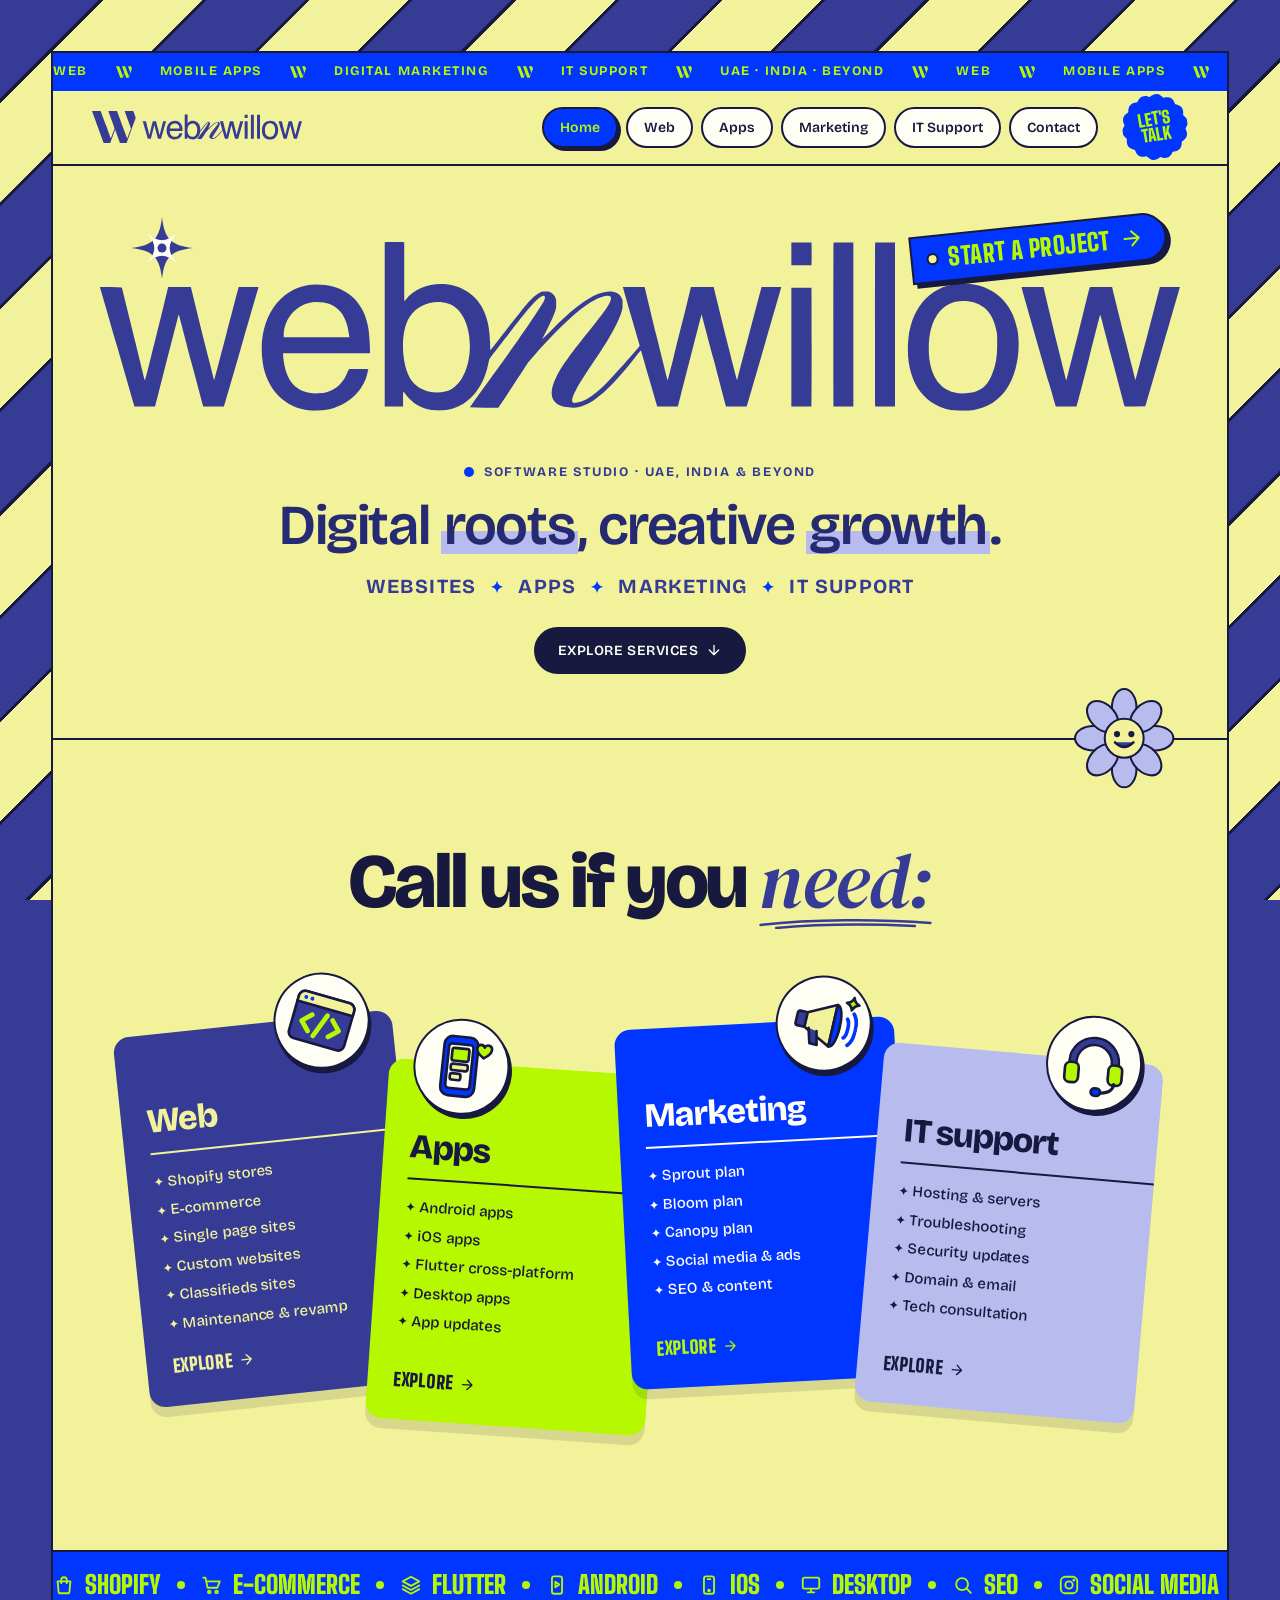
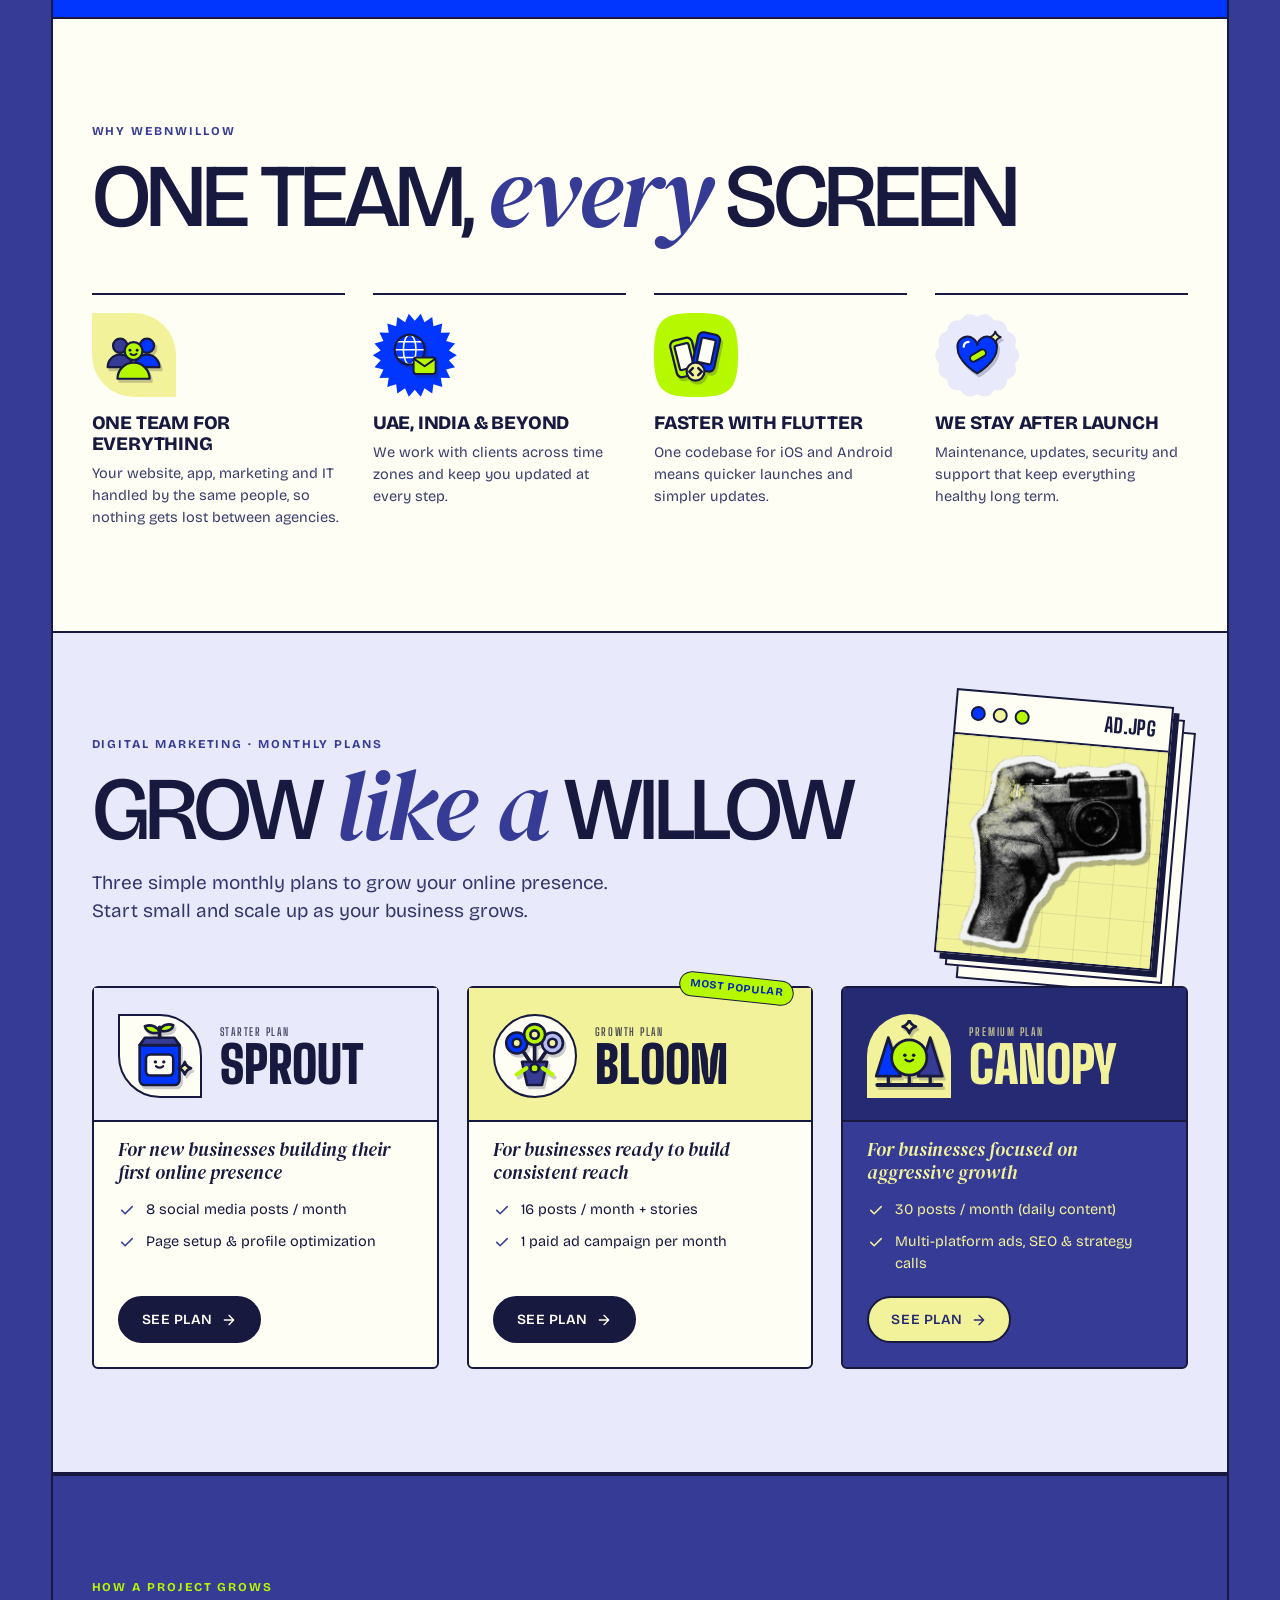
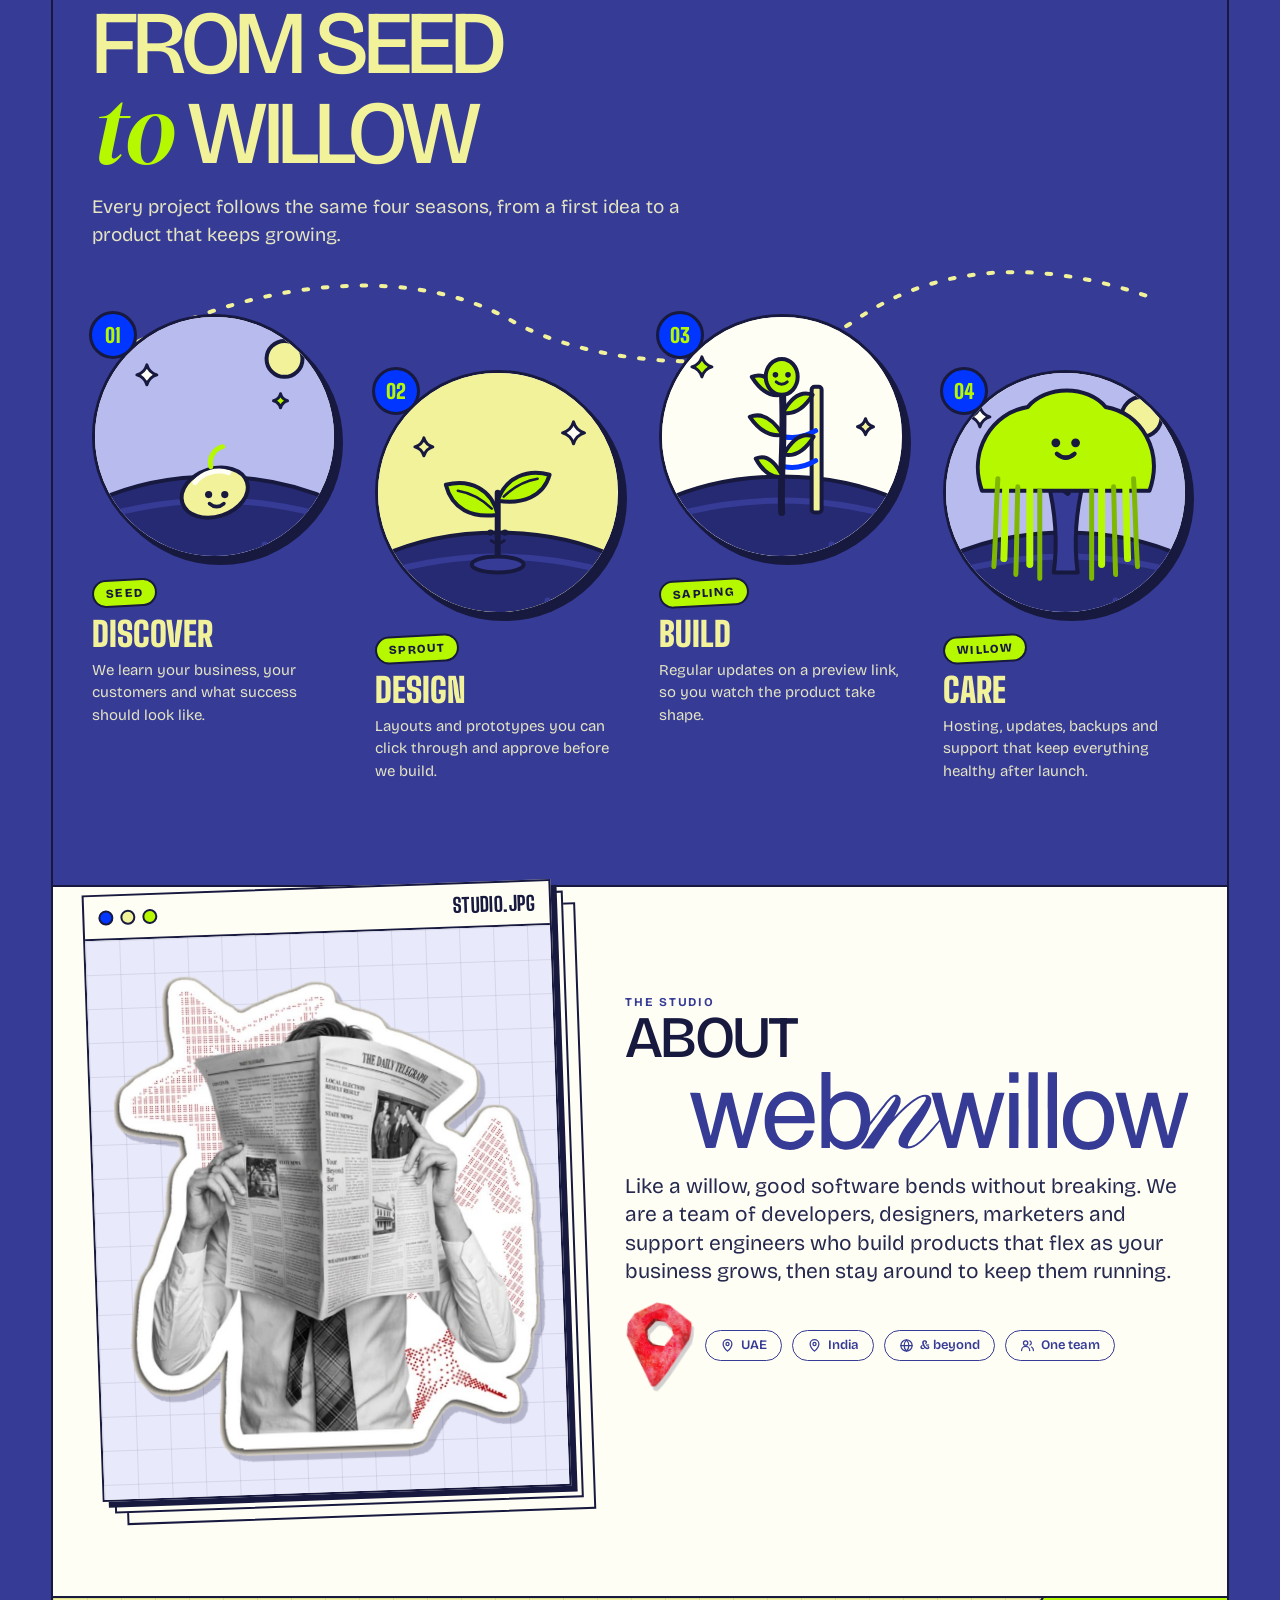
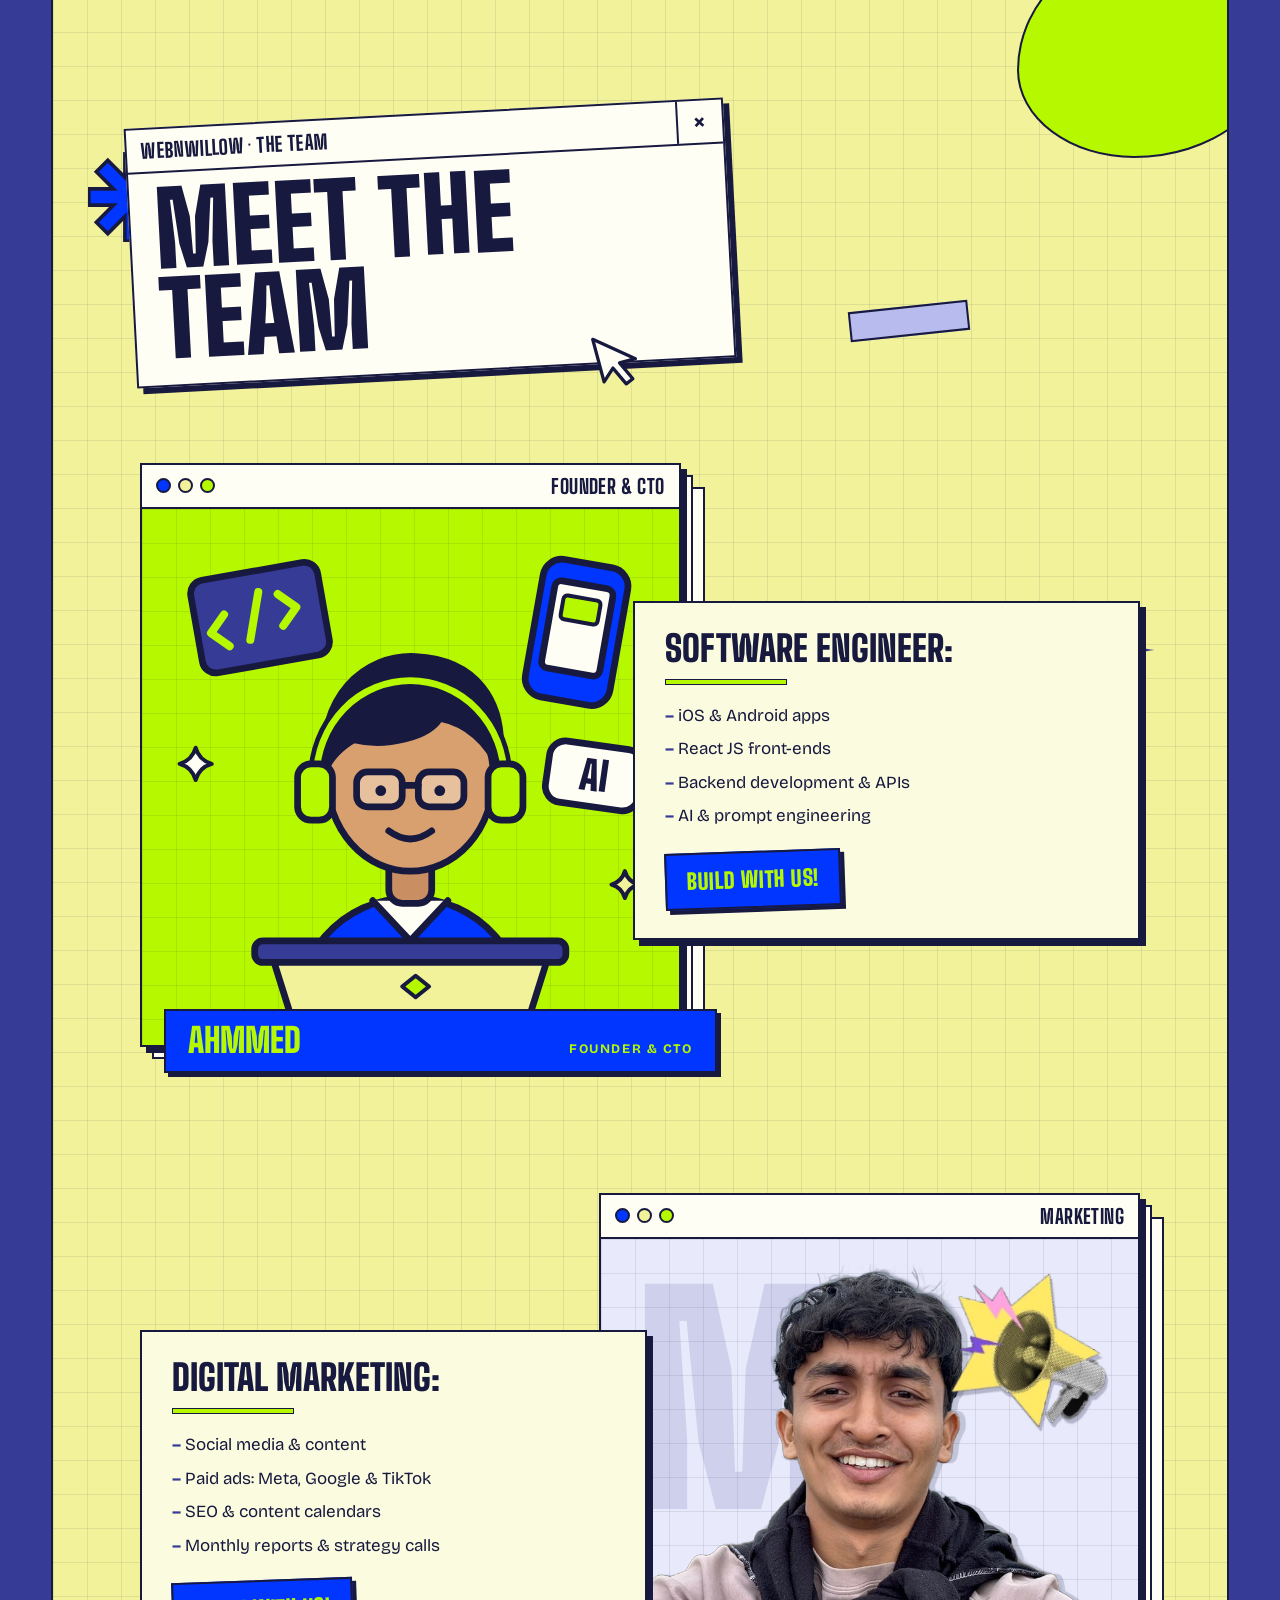
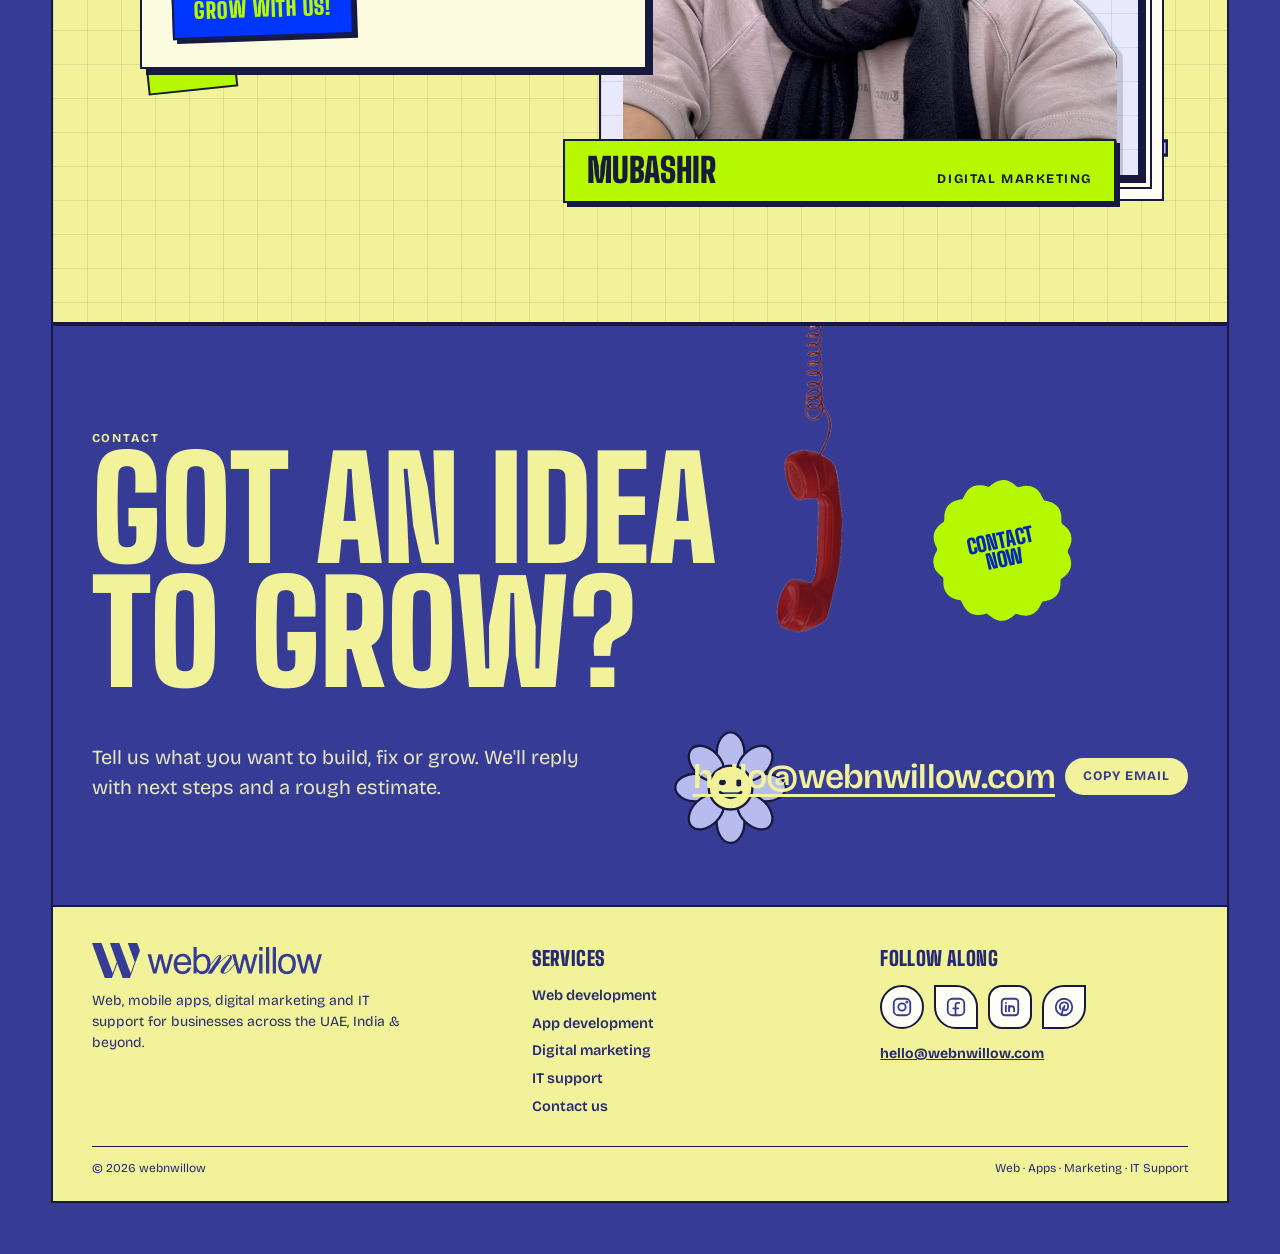
==== commit 3389c8d9: "Home: camera window for plans, mobile redesign with swipe carousels Co-Authored-By: Claude Opus 5.5 " ====
--- a/index.html
+++ b/index.html
@@ -26,6 +26,7 @@
           <p class="hero-kicker"><span class="dot"></span>Software studio · UAE, India &amp; beyond</p>
           <p class="hero-lede">Digital <mark>roots</mark>, creative <mark>growth</mark>.</p>
           <p class="hero-svc-line"><span>Websites</span><span>Apps</span><span>Marketing</span><span>IT support</span></p>
+          <div class="hero-stickers" aria-hidden="true"><span class="ico disc bordered" style="--bg:var(--paper)"><svg><use href="#s-code"/></svg></span><span class="ico leaf bordered" style="--bg:var(--lime)"><svg><use href="#s-phone"/></svg></span><span class="ico arch bordered" style="--bg:var(--peri)"><svg><use href="#s-megaphone"/></svg></span><span class="ico blob bordered" style="--bg:var(--paper)"><svg><use href="#s-headset"/></svg></span></div>
           <a class="pill-ink" href="#services">Explore services <svg aria-hidden="true" style="transform:rotate(90deg)"><use href="#i-arrow"/></svg></a>
         </div>
       </div>
@@ -34,6 +35,7 @@
 
     <section class="svc-fan section wrap" id="services">
       <h2 class="fan-title">Call us if you <span class="n">need:</span></h2>
+      <p class="swipe-hint m-only" aria-hidden="true">Swipe the cards →</p>
       <div class="fan">
         <a class="fan-card f-web" href="web-development.html" style="--r:-6deg">
           <span class="fan-sticker"><svg aria-hidden="true"><use href="#s-code"/></svg></span>
@@ -119,10 +121,11 @@
     </section>
 
     <section class="section wrap svcs-bg plans-sec" style="border-block:var(--line)">
-      <img class="float-cut" src="assets/img/camera-hand.png" alt="" width="455" height="503">
+      <div class="plans-cam win-stack" aria-hidden="true"><div class="win"><div class="win-bar"><span class="dots"><i></i><i></i><i></i></span><b>ad.jpg</b></div><div class="plans-cam-body grid-bg"><img src="assets/img/camera-sticker.png" alt="" width="785" height="800"></div></div></div>
       <div class="eyebrow">Digital marketing · Monthly plans</div>
       <h2 class="big">Grow <span class="n">like a</span> willow</h2>
       <p class="lede">Three simple monthly plans to grow your online presence. Start small and scale up as your business grows.</p>
+      <p class="swipe-hint m-only" aria-hidden="true">Swipe to see all plans →</p>
       <div class="plans">
         <article class="plan p1">
           <div class="top"><div class="ico leaf bordered" style="--bg:var(--paper)"><svg aria-hidden="true"><use href="#s-packet"/></svg></div><div><div class="tier">Starter plan</div><h3 class="cond">Sprout</h3></div></div>
@@ -153,6 +156,7 @@
         <p class="lede">Every project follows the same four seasons, from a first idea to a product that keeps growing.</p>
       </div>
       <svg class="grow-path" viewBox="0 0 1000 120" preserveAspectRatio="none" aria-hidden="true"><path d="M20 90C160 10 300 10 380 60S620 120 700 60 880 0 980 40" fill="none" stroke="#F2F29A" stroke-width="4" stroke-dasharray="4 14" stroke-linecap="round"/></svg>
+      <p class="swipe-hint m-only light" aria-hidden="true">Swipe through the seasons →</p>
       <ol class="grow-list">
         <li class="grow-step">
           <div class="grow-pic"><svg class="gstage" viewBox="0 0 240 240" role="img" aria-label="A smiling seed resting in the soil"><rect width="240" height="240" fill="#B8BBEE"/><g stroke="#17193F" stroke-width="4" stroke-linejoin="round" stroke-linecap="round"><path d="M52 48Q54.2 55.8 62 58Q54.2 60.2 52 68Q49.8 60.2 42 58Q49.8 55.8 52 48Z" fill="#FFFEF4" stroke-width="3"/><path d="M186 77Q187.54 82.46 193 84Q187.54 85.54 186 91Q184.46 85.54 179 84Q184.46 82.46 186 77Z" fill="#B5F800" stroke-width="3"/><circle cx="190" cy="42" r="18" fill="#F2F29A"/><path d="M-10 190c50-26 100-30 130-30s80 4 130 30v70H-10z" fill="#262A73"/><path d="M-10 206c50-18 100-22 130-22s80 4 130 22" fill="none" stroke="#363B96" stroke-width="6"/><circle cx="40" cy="222" r="3" fill="#363B96" stroke="none"/><circle cx="70" cy="236" r="3" fill="#363B96" stroke="none"/><circle cx="170" cy="228" r="3" fill="#363B96" stroke="none"/><circle cx="200" cy="216" r="3" fill="#363B96" stroke="none"/><circle cx="120" cy="244" r="3" fill="#363B96" stroke="none"/><ellipse cx="120" cy="176" rx="34" ry="24" fill="#F2F29A" transform="rotate(-18 120 176)"/><path d="M100 166c8-10 22-14 34-10" fill="none" stroke="#FFFEF4" stroke-width="5"/><circle cx="113.9" cy="178" r="3.6" fill="#17193F" stroke="none"/><circle cx="130.1" cy="178" r="3.6" fill="#17193F" stroke="none"/><path d="M114.8 187.0q7.2 6.3 14.4 0" fill="none" stroke="#17193F" stroke-width="3.6"/><path d="M116 150c-2-10 4-18 12-20" fill="none" stroke="#B5F800" stroke-width="5"/></g></svg><span class="grow-num">01</span></div>
--- a/assets/css/site.css
+++ b/assets/css/site.css
@@ -784,3 +784,61 @@
 }
 @media (max-width: 760px) { .cta-megaphone { top: auto; bottom: 16px; right: 12px; width: 96px; opacity: .95; } .ph-blue + section, .cta p { position: relative; } .cta .mail { position: relative; z-index: 2; } }
 @media (max-width: 760px) { .cta-megaphone { display: none; } }
+
+/* ---------- home: camera window beside "Grow like a willow" ---------- */
+.plans-cam { position: absolute; top: clamp(36px, 5vw, 70px); right: clamp(24px, 5vw, 80px); width: clamp(170px, 17vw, 240px); transform: rotate(5deg); z-index: 1; }
+.plans-cam-body { aspect-ratio: 1; display: grid; place-items: center; padding: 12px; background-color: var(--butter); }
+.plans-cam-body img { width: 100%; height: 100%; object-fit: contain; transform: rotate(-6deg); filter: drop-shadow(4px 5px 0 rgba(23, 25, 63, .3)); }
+.plans-sec .lede { max-width: 46ch; }
+.hero-stickers { display: none; }
+.m-only { display: none; }
+
+/* ---------- home: phone redesign ---------- */
+@media (max-width: 760px) {
+  .m-only { display: block; }
+  .swipe-hint { margin: 14px 0 -4px; font-size: 12.5px; font-weight: 800; letter-spacing: .08em; text-transform: uppercase; color: var(--indigo); }
+  .swipe-hint.light { color: var(--lime); }
+
+  /* hero: sticker row fills the space */
+  .hero-stickers { display: flex; justify-content: center; gap: 12px; margin: 4px 0 22px; }
+  .hero-stickers .ico { --s: 58px; }
+  .hero-stickers .ico:nth-child(odd) { transform: rotate(-6deg); }
+  .hero-stickers .ico:nth-child(even) { transform: rotate(6deg) translateY(4px); }
+
+  /* shared swipe carousel */
+  .fan, .grow-list { display: grid !important; grid-auto-flow: column; grid-template-columns: none !important; grid-auto-columns: 80%; gap: 16px; overflow-x: auto; scroll-snap-type: x mandatory; scrollbar-width: none;
+    margin-inline: calc(-1 * var(--gut)); padding-inline: var(--gut); }
+  .fan::-webkit-scrollbar, .grow-list::-webkit-scrollbar { display: none; }
+
+  /* services fan -> carousel */
+  .fan { margin-top: 20px; padding-top: 52px; padding-bottom: 26px; align-items: stretch; }
+  .fan-card { margin: 0 !important; min-height: 0; scroll-snap-align: center; transform: rotate(calc(var(--r) * .3)); padding: 62px 22px 22px; }
+  .fan-card h3 { font-size: 30px; }
+  .fan-card ul { font-size: 14.5px; }
+  .fan-card li:nth-child(n+5) { display: none; }
+
+  /* why us -> compact 2x2 */
+  .why { grid-template-columns: 1fr 1fr; gap: 22px 16px; }
+  .why article { padding-top: 14px; }
+  .why .ico { --s: 56px; margin-bottom: 10px; }
+  .why h3 { font-size: 15px; }
+  .why p { font-size: 13px; line-height: 1.4; }
+
+  /* camera window above the plans */
+  .plans-cam { position: relative; top: auto; right: auto; width: 170px; margin: 22px auto 6px; transform: rotate(4deg); }
+
+  /* growth steps -> carousel */
+  .grow-list { margin-top: 20px; padding-top: 8px; padding-bottom: 12px; grid-auto-columns: 74%; }
+  .grow-step { scroll-snap-align: center; margin-top: 0 !important; }
+  .grow-pic { max-width: none; }
+  .grow-step h3 { font-size: 28px; }
+
+  /* about: keep the stacked window inside the screen */
+  .about-win { max-width: calc(100% - 26px); transform: rotate(-1.5deg); }
+
+  /* team: tighter */
+  .member { gap: 34px; margin-top: 48px; }
+  .member-flip + .member { margin-top: 64px; }
+}
+@media (max-width: 760px) { .fan, .grow-list { justify-content: start !important; } .plans-cam { margin-bottom: 40px; } }
+@media (max-width: 760px) { .about { gap: 44px; } }
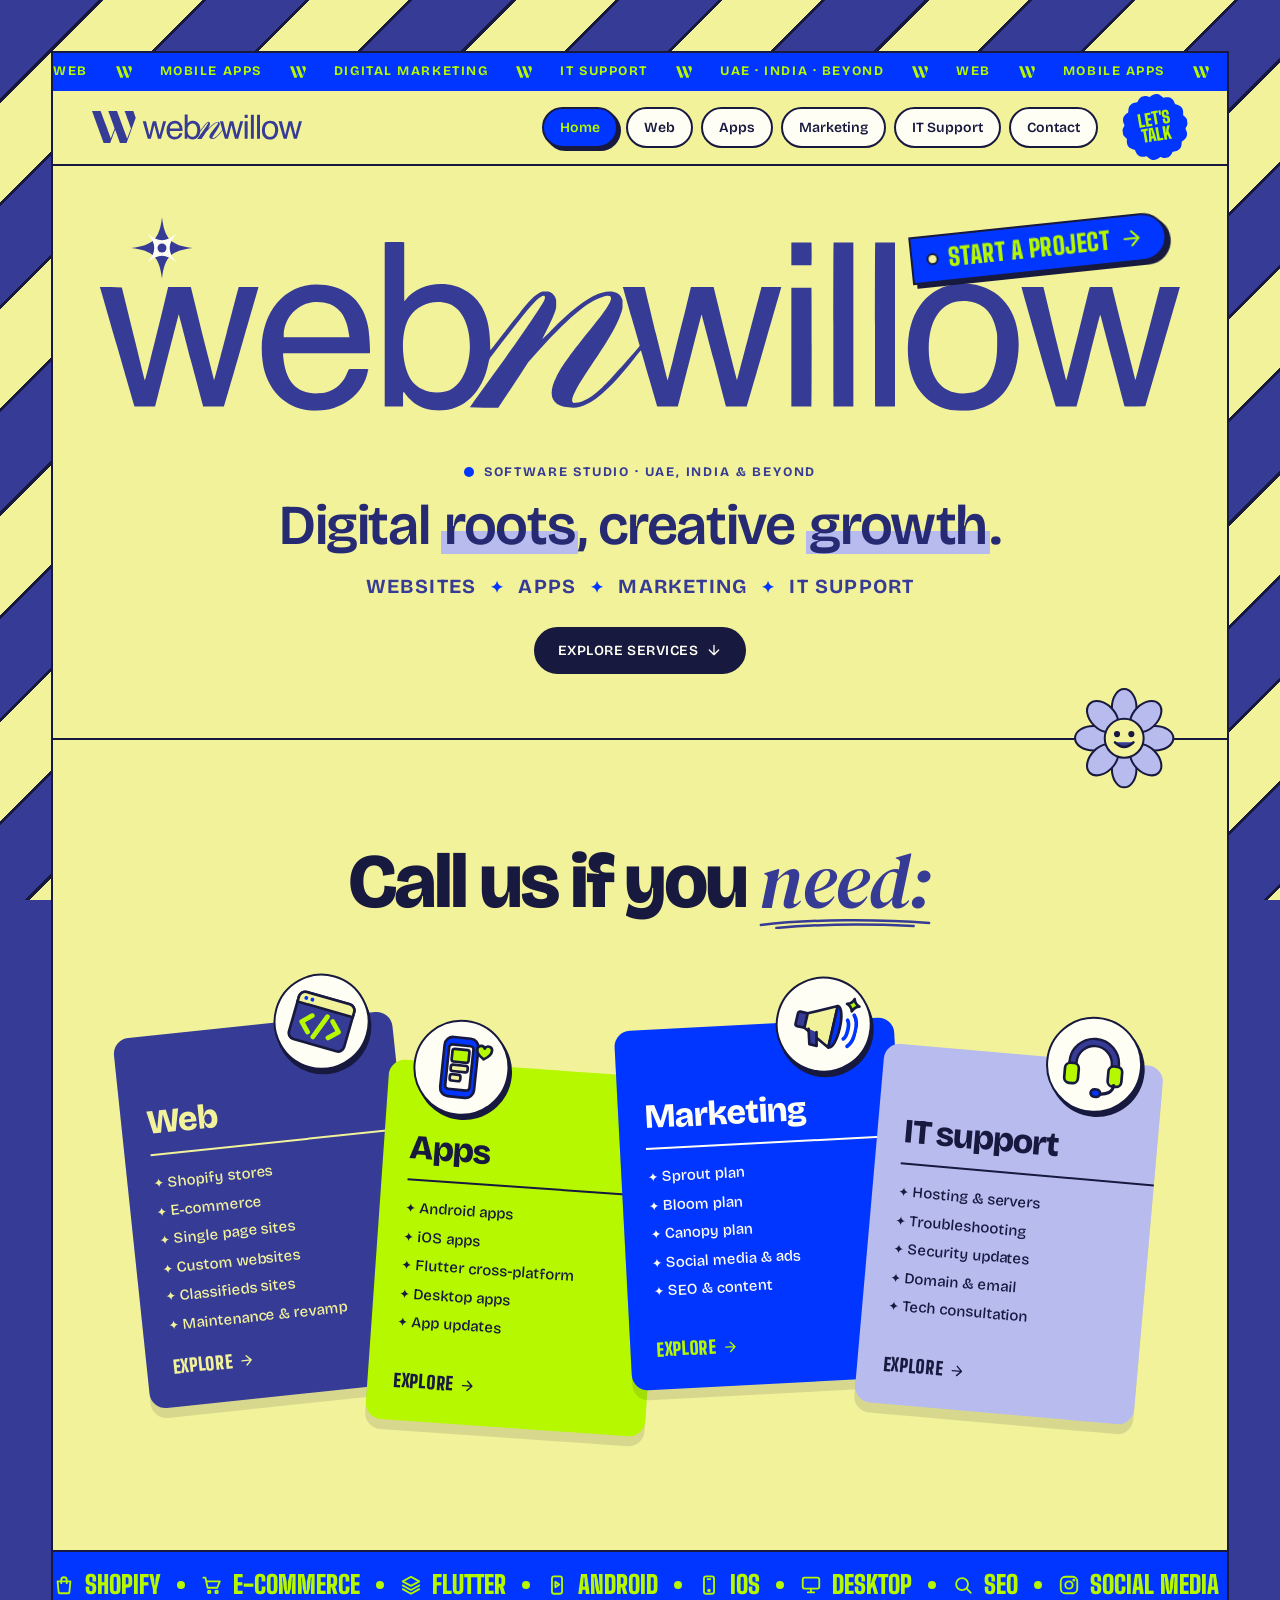
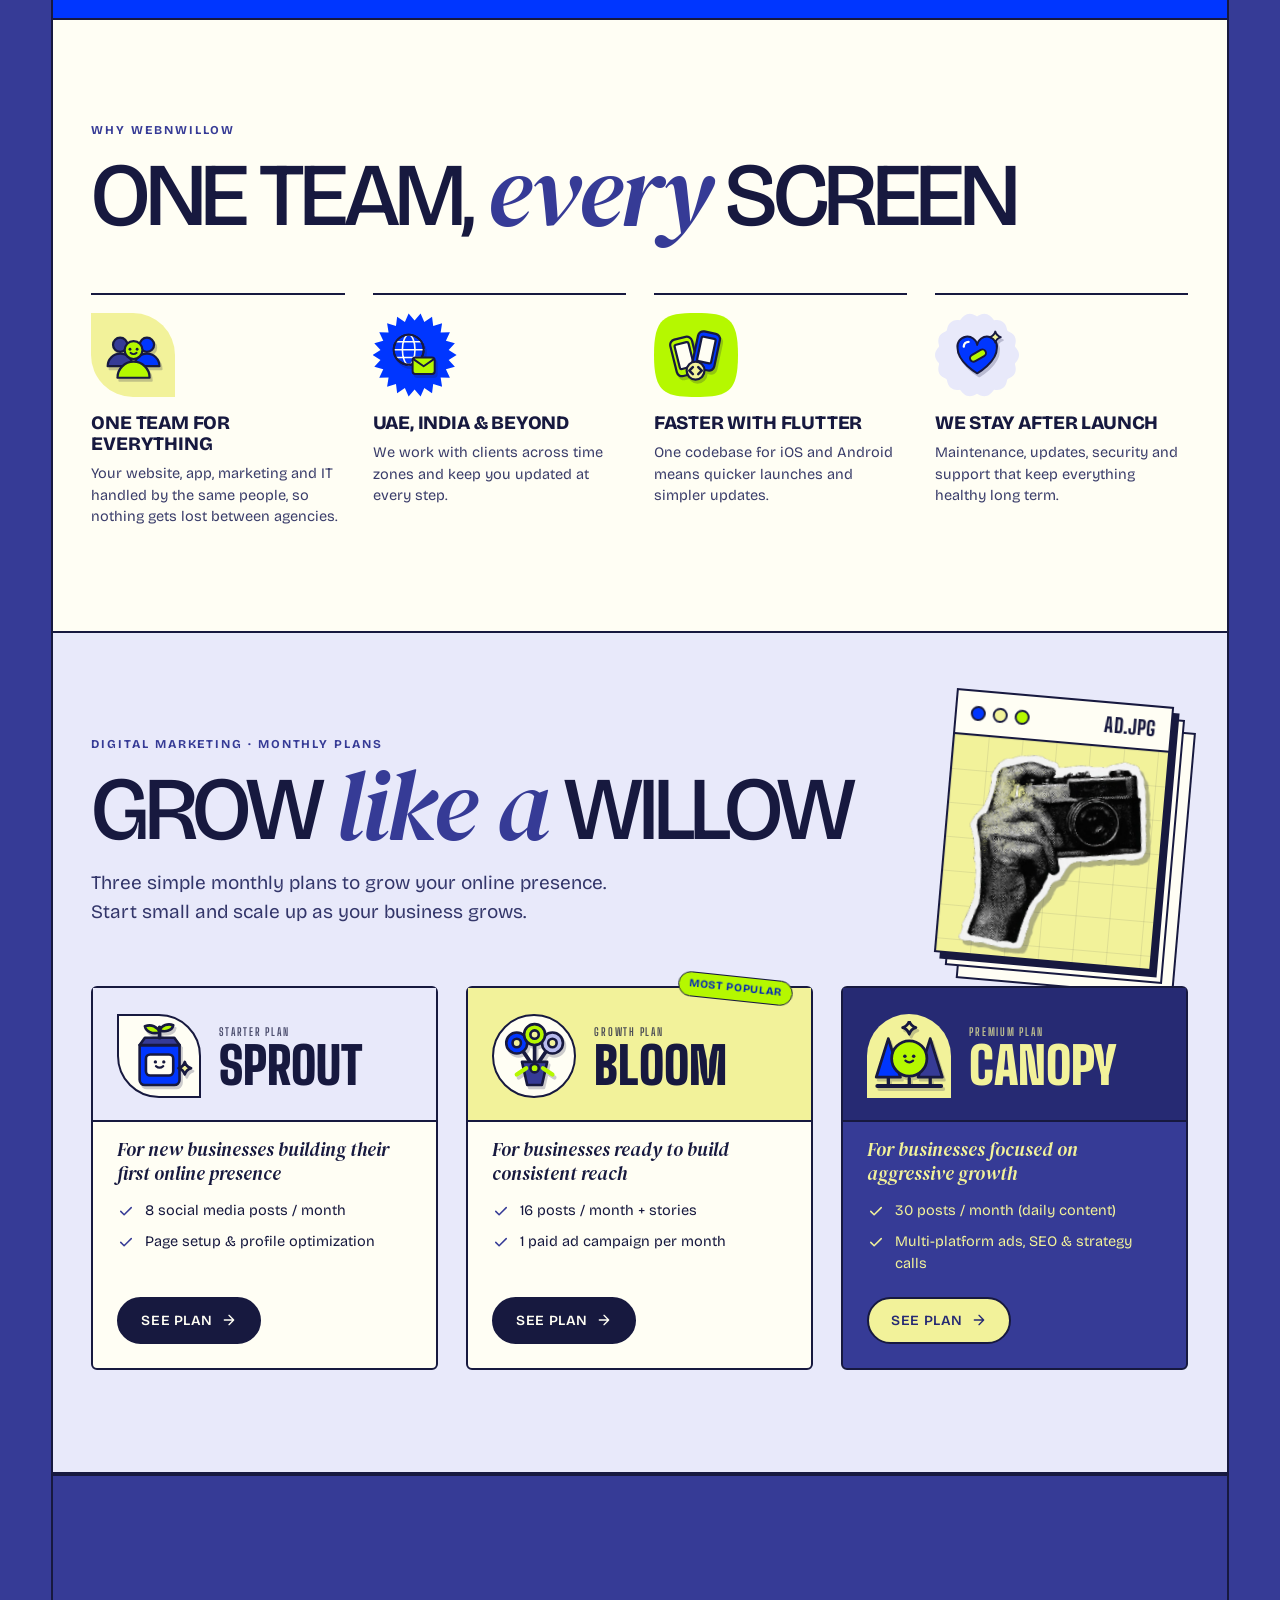
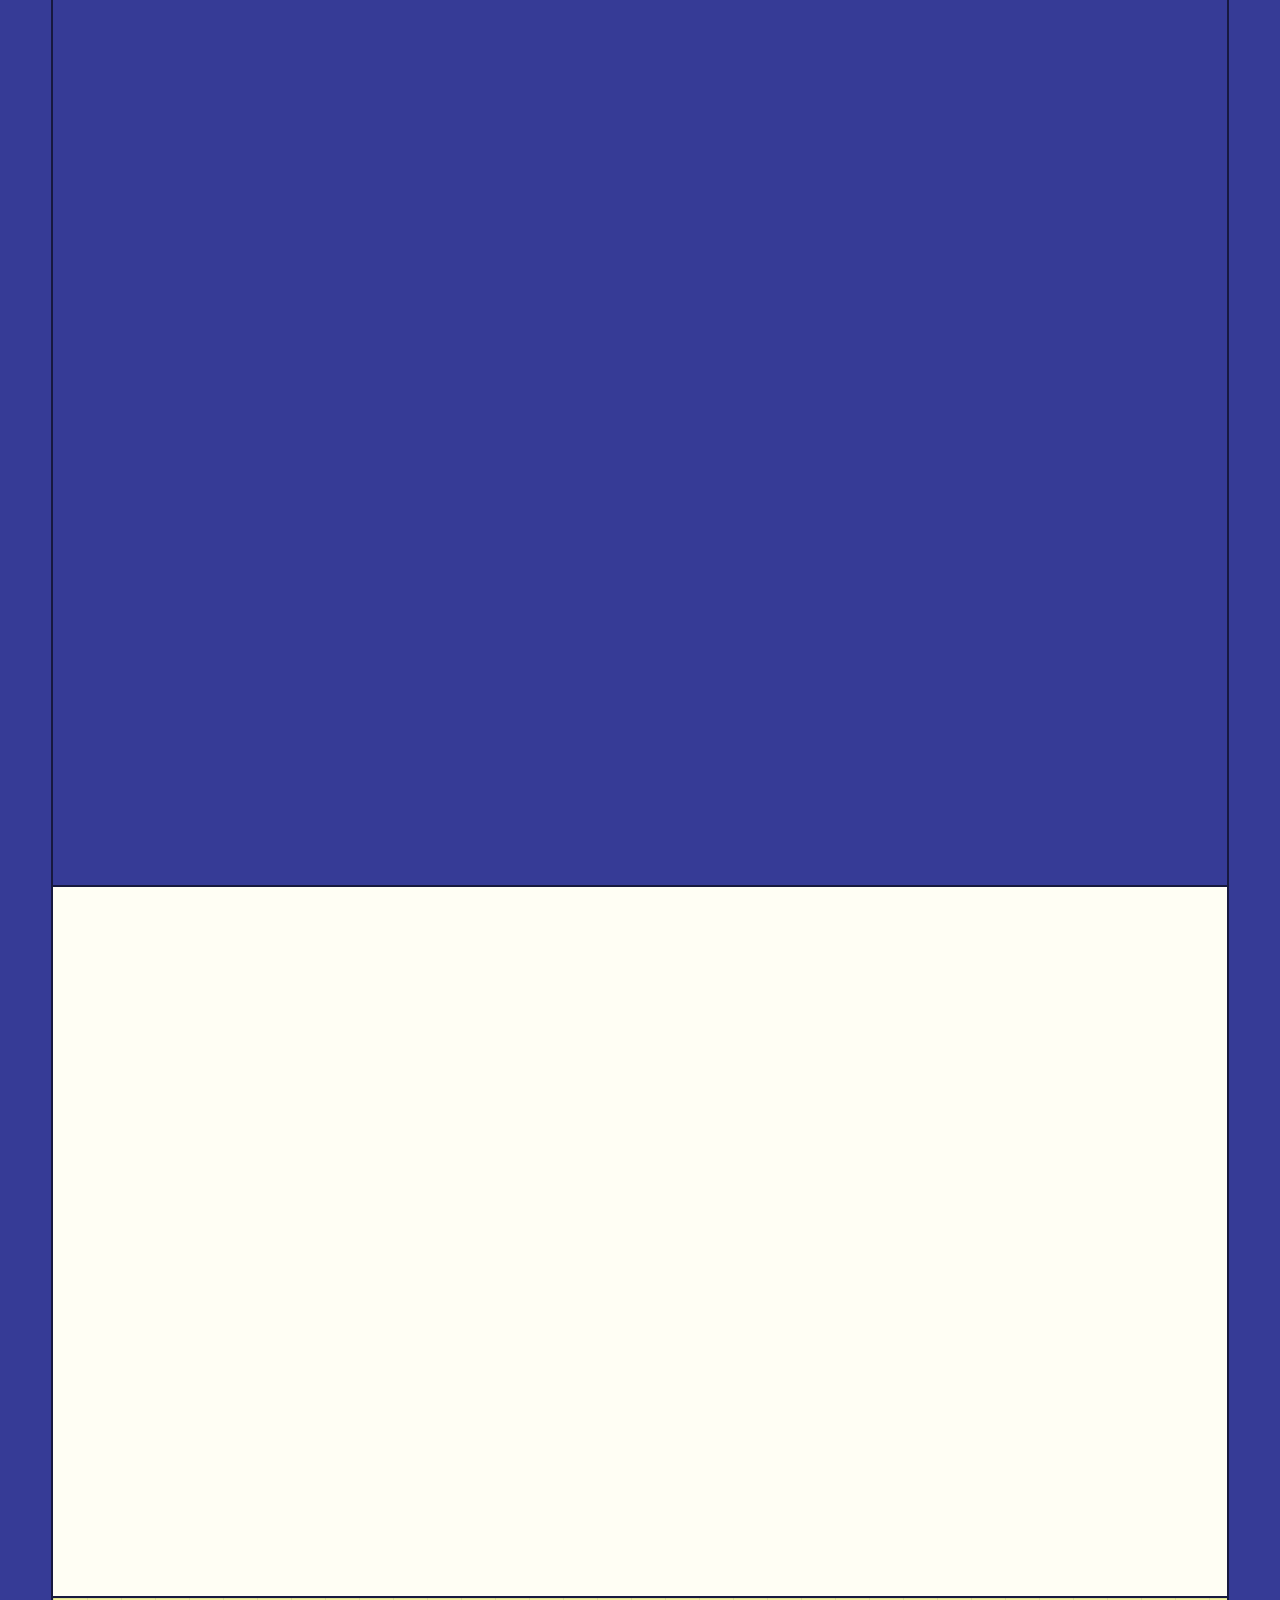
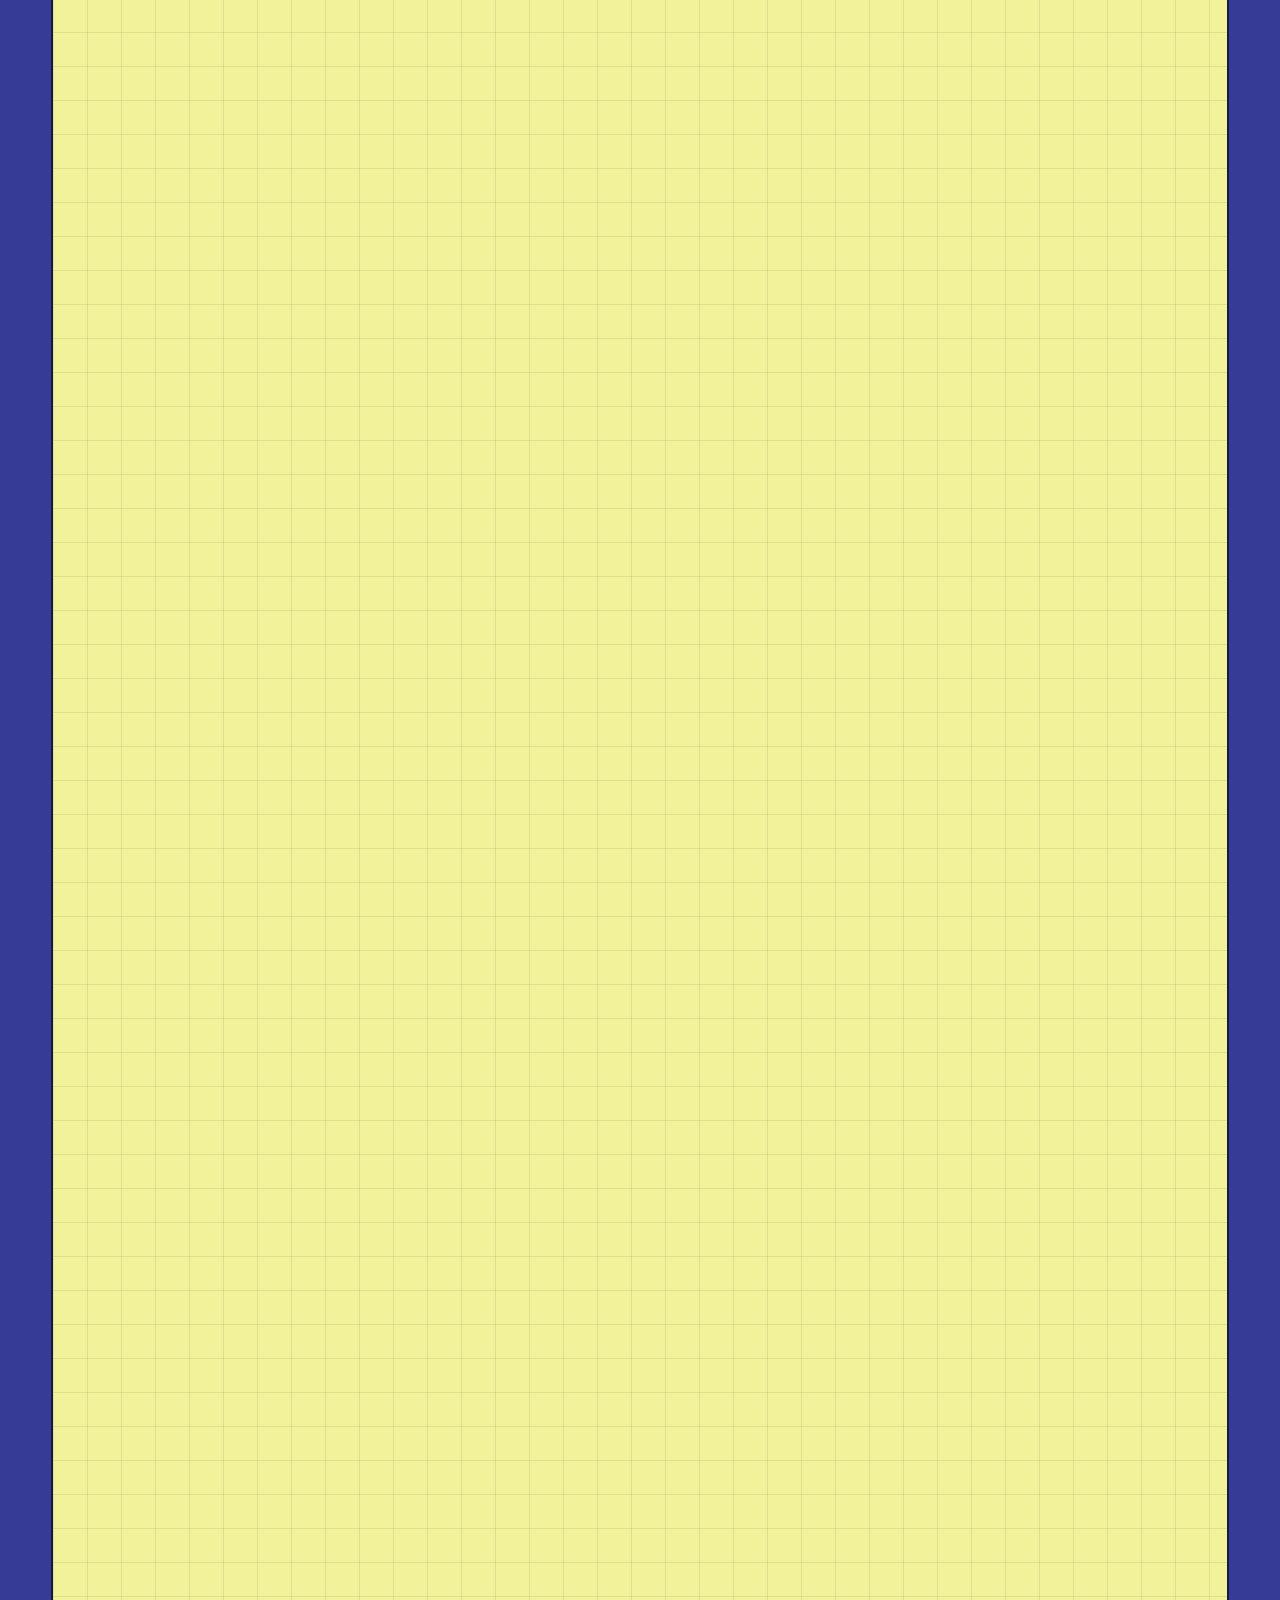
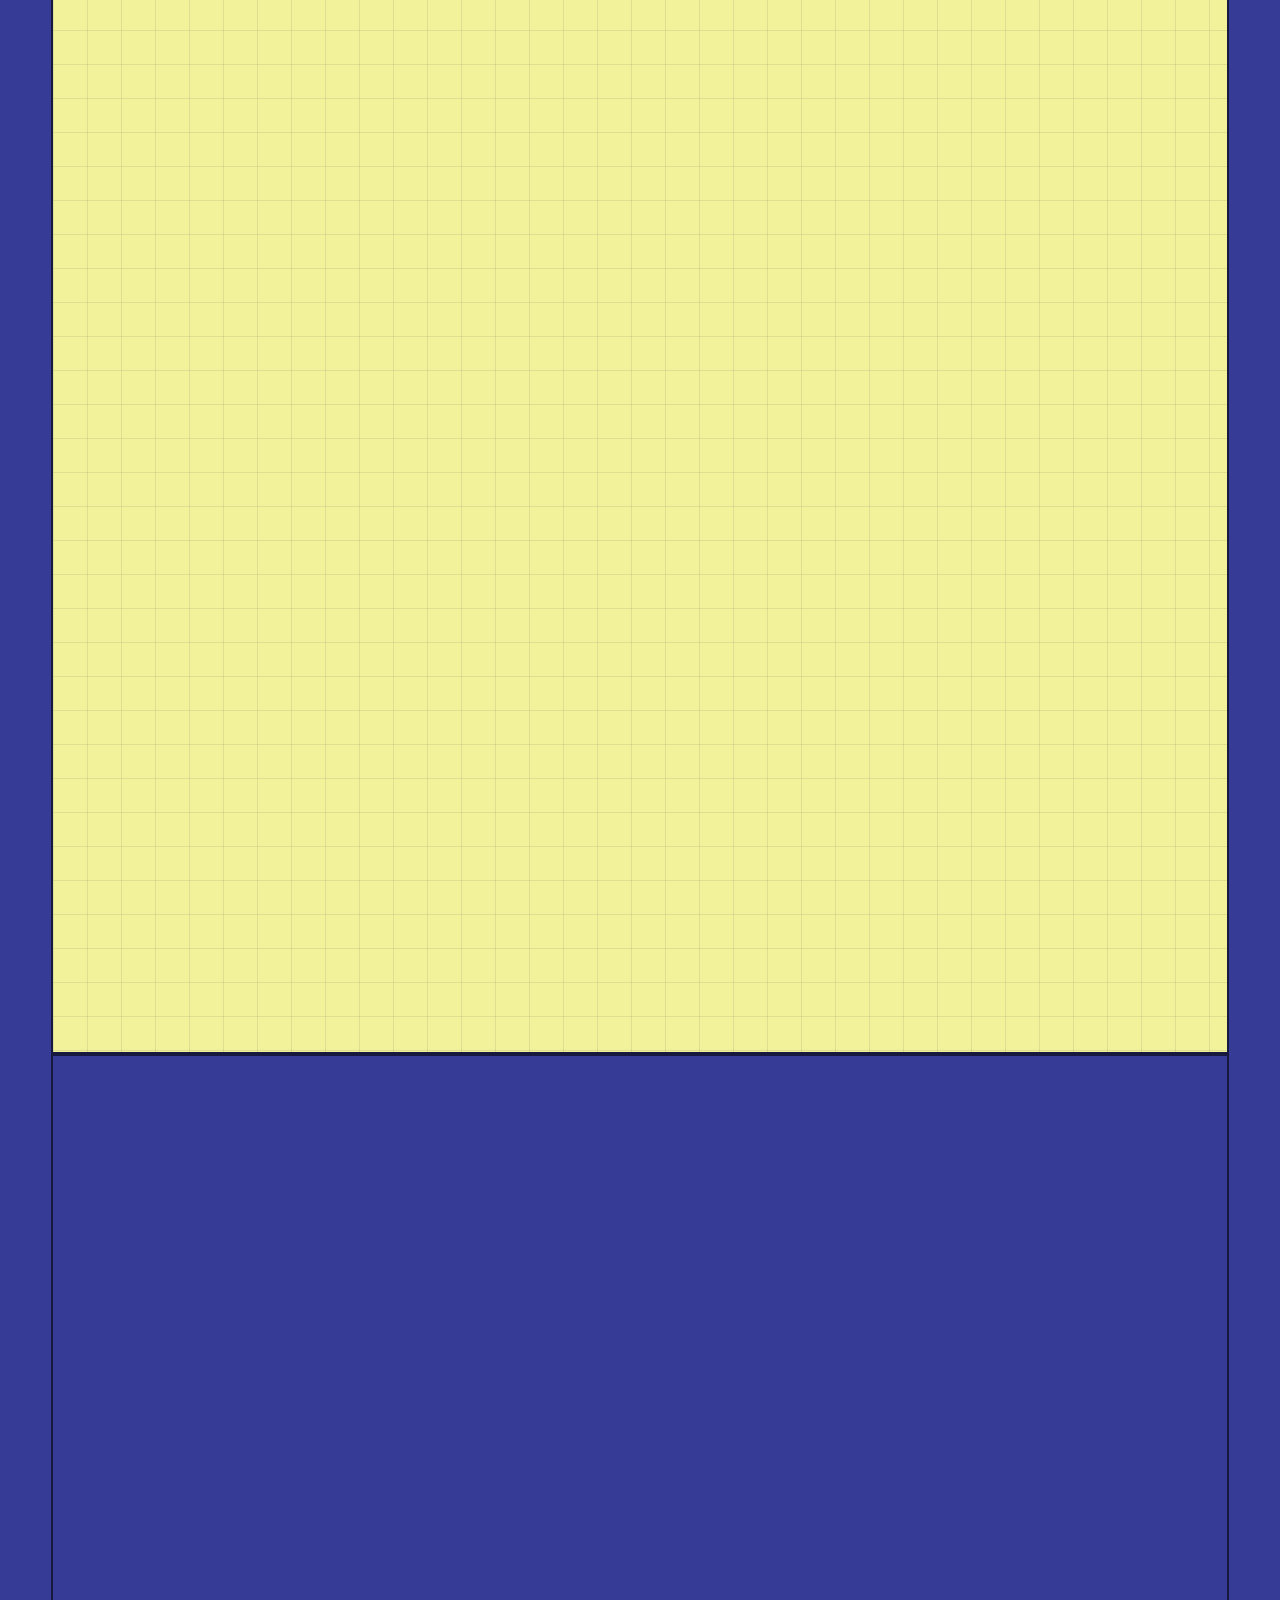
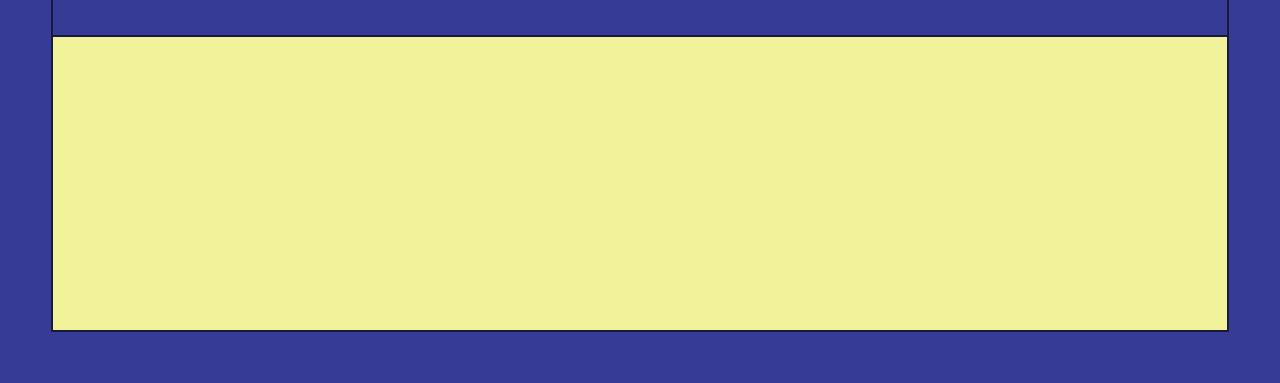
==== commit 275d55f2: "Performance, new team/service images, small-phone hero fixes - Scroll performance: fixed background " ====
--- a/index.html
+++ b/index.html
@@ -26,7 +26,6 @@
           <p class="hero-kicker"><span class="dot"></span>Software studio · UAE, India &amp; beyond</p>
           <p class="hero-lede">Digital <mark>roots</mark>, creative <mark>growth</mark>.</p>
           <p class="hero-svc-line"><span>Websites</span><span>Apps</span><span>Marketing</span><span>IT support</span></p>
-          <div class="hero-stickers" aria-hidden="true"><span class="ico disc bordered" style="--bg:var(--paper)"><svg><use href="#s-code"/></svg></span><span class="ico leaf bordered" style="--bg:var(--lime)"><svg><use href="#s-phone"/></svg></span><span class="ico arch bordered" style="--bg:var(--peri)"><svg><use href="#s-megaphone"/></svg></span><span class="ico blob bordered" style="--bg:var(--paper)"><svg><use href="#s-headset"/></svg></span></div>
           <a class="pill-ink" href="#services">Explore services <svg aria-hidden="true" style="transform:rotate(90deg)"><use href="#i-arrow"/></svg></a>
         </div>
       </div>
@@ -121,7 +120,7 @@
     </section>
 
     <section class="section wrap svcs-bg plans-sec" style="border-block:var(--line)">
-      <div class="plans-cam win-stack" aria-hidden="true"><div class="win"><div class="win-bar"><span class="dots"><i></i><i></i><i></i></span><b>ad.jpg</b></div><div class="plans-cam-body grid-bg"><img src="assets/img/camera-sticker.png" alt="" width="785" height="800"></div></div></div>
+      <div class="plans-cam win-stack" aria-hidden="true"><div class="win"><div class="win-bar"><span class="dots"><i></i><i></i><i></i></span><b>ad.jpg</b></div><div class="plans-cam-body grid-bg"><img loading="lazy" decoding="async" src="assets/img/camera-sticker.webp" alt="" width="746" height="760"></div></div></div>
       <div class="eyebrow">Digital marketing · Monthly plans</div>
       <h2 class="big">Grow <span class="n">like a</span> willow</h2>
       <p class="lede">Three simple monthly plans to grow your online presence. Start small and scale up as your business grows.</p>
@@ -187,12 +186,12 @@
 
     <section class="section wrap" style="padding-top:0">
       <div class="about">
-        <div class="win-stack about-win"><div class="win"><div class="win-bar"><span class="dots"><i></i><i></i><i></i></span><b>studio.jpg</b></div><div class="win-body grid-bg"><img src="assets/img/newspaper-reader.png" alt="Person in a shirt and tie reading a newspaper" width="724" height="830"></div></div></div>
+        <div class="win-stack about-win"><div class="win"><div class="win-bar"><span class="dots"><i></i><i></i><i></i></span><b>studio.jpg</b></div><div class="win-body grid-bg"><img loading="lazy" decoding="async" src="assets/img/newspaper-reader.webp" alt="Person in a shirt and tie reading a newspaper" width="724" height="830"></div></div></div>
         <div>
           <div class="eyebrow">The studio</div>
           <h2>About<span><svg class="logo" role="img" aria-label="webnwillow"><use href="#logo"/></svg></span></h2>
           <p>Like a willow, good software bends without breaking. We are a team of developers, designers, marketers and support engineers who build products that flex as your business grows, then stay around to keep them running.</p>
-          <div class="facts-wrap"><img class="pin-sticker" src="assets/img/icon-pin.png" alt="" width="533" height="700"><div class="facts">
+          <div class="facts-wrap"><img loading="lazy" decoding="async" class="pin-sticker" src="assets/img/icon-pin.webp" alt="" width="137" height="180"><div class="facts">
             <span><svg aria-hidden="true"><use href="#i-pin"/></svg>UAE</span>
             <span><svg aria-hidden="true"><use href="#i-pin"/></svg>India</span>
             <span><svg aria-hidden="true"><use href="#i-globe"/></svg>&amp; beyond</span>
@@ -220,24 +219,7 @@
         <div class="win-stack member-win">
           <div class="win">
             <div class="win-bar"><span class="dots"><i></i><i></i><i></i></span><b>Founder &amp; CTO</b></div>
-            <div class="win-body grid-bg" style="background-color:var(--lime)"><svg class="member-art" viewBox="0 0 400 400" role="img" aria-label="Illustration of Ahmmed, a developer with headphones working on a laptop"><g stroke="#17193F" stroke-width="5" stroke-linejoin="round" stroke-linecap="round">
-<rect x="40" y="46" width="96" height="70" rx="10" fill="#363B96" transform="rotate(-10 88 81)"/><path d="M62 74l-12 12 12 12M104 66l12 12-12 12M90 62l-12 34" fill="none" stroke="#B5F800" stroke-width="6" transform="rotate(-10 88 81)"/>
-<rect x="292" y="40" width="64" height="104" rx="14" fill="#0036FF" transform="rotate(10 324 92)"/><rect x="302" y="56" width="44" height="66" rx="5" fill="#FFFEF4" transform="rotate(10 324 92)"/><rect x="310" y="66" width="28" height="18" rx="3" fill="#B5F800" stroke-width="3" transform="rotate(10 324 92)"/>
-<rect x="302" y="176" width="70" height="46" rx="12" fill="#FFFEF4" transform="rotate(8 337 199)"/><text x="337" y="210" text-anchor="middle" font-family="Big Shoulders Display, Impact, sans-serif" font-weight="900" font-size="30" fill="#17193F" stroke="none" transform="rotate(8 337 199)">AI</text>
-<path d="M40 178Q42.64 187.36 52 190Q42.64 192.64 40 202Q37.36 192.64 28 190Q37.36 187.36 40 178Z" fill="#FFFEF4" stroke-width="3"/><path d="M360 270Q362.2 277.8 370 280Q362.2 282.2 360 290Q357.8 282.2 350 280Q357.8 277.8 360 270Z" fill="#F2F29A" stroke-width="3"/>
-<path d="M110 400c0-70 40-110 90-110s90 40 90 110z" fill="#0036FF"/>
-<path d="M172 292l28 30 28-30" fill="#FFFEF4"/>
-<rect x="184" y="250" width="32" height="44" rx="10" fill="#C98E62"/>
-<ellipse cx="200" cy="200" rx="62" ry="70" fill="#D9A06F"/>
-<path d="M136 196c-6-56 30-88 68-86 42 2 70 30 62 84-8-20-24-34-44-38-8 14-40 22-64 16-10 6-18 14-22 24z" fill="#17193F"/>
-<path d="M130 200a70 72 0 0 1 140 0" fill="none" stroke-width="12"/><path d="M130 200a70 72 0 0 1 140 0" fill="none" stroke="#B5F800" stroke-width="5"/>
-<rect x="116" y="190" width="26" height="42" rx="10" fill="#B5F800"/><rect x="258" y="190" width="26" height="42" rx="10" fill="#B5F800"/>
-<rect x="160" y="196" width="34" height="26" rx="8" fill="#FFFEF4" fill-opacity=".35"/><rect x="206" y="196" width="34" height="26" rx="8" fill="#FFFEF4" fill-opacity=".35"/><path d="M194 206h12" fill="none"/>
-<circle cx="178" cy="210" r="4" fill="#17193F" stroke="none"/><circle cx="222" cy="210" r="4" fill="#17193F" stroke="none"/>
-<path d="M184 240q16 12 32 0" fill="none" stroke-width="5"/>
-<path d="M96 330h208l-22 70H118z" fill="#F2F29A"/><rect x="84" y="322" width="232" height="16" rx="6" fill="#363B96"/>
-<path d="M194 356l10 -8 10 8-10 8z" fill="#B5F800" stroke-width="3"/>
-</g></svg></div>
+            <div class="win-body grid-bg" style="background-color:var(--lime)"><span class="initial" aria-hidden="true">A</span><img loading="lazy" decoding="async" class="member-photo" src="assets/img/team-ahmmed.webp" alt="Ahmmed, founder and CTO of webnwillow" width="654" height="900"><span class="member-stickers mini" aria-hidden="true"><svg><use href="#s-code"/></svg></span></div>
           </div>
           <div class="member-name" style="background:var(--blue);color:var(--lime)"><b>Ahmmed</b><small>Founder &amp; CTO</small></div>
         </div>
@@ -255,6 +237,33 @@
 
       <article class="member">
         <div class="member-notes">
+          <h3>Chief advisor:</h3>
+          <ul>
+            <li>Business strategy &amp; growth</li>
+            <li>Client relationships</li>
+            <li>Project guidance &amp; planning</li>
+            <li>Quality across every launch</li>
+          </ul>
+          <a class="btn-tag" href="contact.html">Talk to us!</a>
+        </div>
+        <div class="win-stack member-win">
+          <div class="win">
+            <div class="win-bar"><span class="dots"><i></i><i></i><i></i></span><b>Chief Advisor</b></div>
+            <div class="win-body grid-bg" style="background-color:var(--peri)"><span class="initial" aria-hidden="true">A</span><img loading="lazy" decoding="async" class="member-photo" src="assets/img/team-askar.webp" alt="Askar TM, chief advisor at webnwillow" width="742" height="900"></div>
+          </div>
+          <div class="member-name" style="background:var(--butter)"><b>Askar TM</b><small>Chief advisor</small></div>
+        </div>
+      </article>
+
+      <article class="member member-flip">
+        <div class="win-stack member-win">
+          <div class="win">
+            <div class="win-bar"><span class="dots"><i></i><i></i><i></i></span><b>Marketing</b></div>
+            <div class="win-body grid-bg"><span class="initial" aria-hidden="true">M</span><img loading="lazy" decoding="async" class="member-photo" src="assets/img/team-mubashir.webp" alt="Mubashir, digital marketing at webnwillow" width="800" height="833"><img loading="lazy" decoding="async" class="member-mega" src="assets/img/icon-megaphone.webp" alt="" width="355" height="339"></div>
+          </div>
+          <div class="member-name"><b>Mubashir</b><small>Digital marketing</small></div>
+        </div>
+        <div class="member-notes">
           <h3>Digital marketing:</h3>
           <ul>
             <li>Social media &amp; content</li>
@@ -264,18 +273,11 @@
           </ul>
           <a class="btn-tag" href="digital-marketing.html">Grow with us!</a>
         </div>
-        <div class="win-stack member-win">
-          <div class="win">
-            <div class="win-bar"><span class="dots"><i></i><i></i><i></i></span><b>Marketing</b></div>
-            <div class="win-body grid-bg"><span class="initial" aria-hidden="true">M</span><img class="member-photo" src="assets/img/team-mubashir.png" alt="Mubashir, digital marketing at webnwillow" width="800" height="833"><img class="member-mega" src="assets/img/icon-megaphone.png" alt="" width="355" height="339"></div>
-          </div>
-          <div class="member-name"><b>Mubashir</b><small>Digital marketing</small></div>
-        </div>
       </article>
     </section>
 
     <section class="cta wrap">
-      <img class="hang-phone" src="assets/img/icon-phone.png" alt="" width="153" height="700">
+      <img loading="lazy" decoding="async" class="hang-phone" src="assets/img/icon-phone.webp" alt="" width="74" height="340">
       <a class="scallop shape-scallop" href="contact.html"><span>Contact<br>now</span></a>
       <div class="eyebrow">Contact</div>
       <h2 class="cond">Got an idea to grow?</h2>
--- a/assets/css/site.css
+++ b/assets/css/site.css
@@ -41,10 +41,15 @@
   line-height: 1.5;
   padding: clamp(0px, 4vw, 64px);
   background-color: var(--indigo);
+}
+/* Striped backdrop on its own GPU layer: stays put without repainting the page on every scroll
+   (background-attachment: fixed forced a full repaint per frame). */
+body::before {
+  content: ""; position: fixed; inset: 0; z-index: -1; pointer-events: none;
   background-image: repeating-linear-gradient(135deg,
     var(--indigo) 0 70px, var(--ink) 70px 73px,
     var(--butter) 73px 143px, var(--ink) 143px 146px);
-  background-attachment: fixed;
+  transform: translateZ(0); will-change: transform;
 }
 a { color: inherit; }
 button, input, select, textarea { font: inherit; color: inherit; }
@@ -842,3 +847,44 @@
 }
 @media (max-width: 760px) { .fan, .grow-list { justify-content: start !important; } .plans-cam { margin-bottom: 40px; } }
 @media (max-width: 760px) { .about { gap: 44px; } }
+.member + .member { margin-top: clamp(80px, 9vw, 120px); }
+.member-name[style*="--butter"] { box-shadow: 4px 4px 0 var(--ink); }
+@media (max-width: 760px) { .member + .member { margin-top: 64px; } }
+/* Ahmmed photo + small sticker */
+.member-stickers.mini { position: absolute; top: 6%; right: 5%; width: 26%; }
+.member-stickers.mini svg { width: 100%; transform: rotate(10deg); }
+.member-flip .win-body { place-items: end center; }
+/* web dev hero: desk illustration */
+.phero .web-art { width: clamp(300px, 36vw, 500px); margin-bottom: calc(-1 * clamp(30px, 4vw, 60px)); }
+.phero .web-art .bg { top: 12%; left: 8%; right: 8%; border-bottom: var(--line); }
+/* IT hero: retro PC window */
+.it-shot { transform: rotate(-3deg); width: clamp(240px, 24vw, 330px); }
+.it-shot-body { aspect-ratio: 900 / 1150; overflow: hidden; }
+.it-shot-body img { display: block; width: 100%; height: 100%; object-fit: cover; object-position: top; }
+.it-shot .tagp { left: auto; right: -22px; top: 70px; transform: rotate(8deg); }
+.it-shot .btn95 { right: auto; left: -18px; }
+@media (max-width: 760px) { .phero .web-art { width: min(92%, 380px); margin-bottom: -40px; } .it-shot { width: min(74%, 290px); justify-self: center; margin: 26px 0 16px; } }
+
+/* ---------- performance ---------- */
+/* Skip layout/paint for sections far off-screen until they come near the viewport. */
+main > section:not(:first-child), main > nav, main > div.tagband, footer { content-visibility: auto; contain-intrinsic-size: auto 900px; }
+/* Keep looping animations on their own compositor layers. */
+.ticker-track, .tagtrack, .flower, .spark, .hang-phone { will-change: transform; }
+/* Paused when off-screen (toggled by site.js). */
+.is-offscreen, .is-offscreen * { animation-play-state: paused !important; }
+/* Cheaper hover shadows on touch devices: no hover there anyway. */
+@media (hover: none) { .svc:hover, .plan:hover, .sv:hover, .ocard:hover { transform: none; } }
+/* small phones (iPhone ~375-390px) */
+.hero-svc-line span { white-space: nowrap; }
+@media (max-width: 560px) {
+  .hero-svc-line { font-size: clamp(10.5px, 3.05vw, 13px); letter-spacing: .02em; }
+  .hero-svc-line span + span::before { margin: 0 clamp(4px, 1.4vw, 7px); }
+  .hero-kicker { font-size: clamp(10px, 2.9vw, 12px); letter-spacing: .08em; gap: 7px; }
+  .hero-kicker .dot { width: 8px; height: 8px; flex: none; }
+}
+@media (max-width: 440px) {
+  .nav { flex-wrap: nowrap; gap: 10px; padding-right: calc(var(--gut) + 62px); }
+  .brand .logo-full { width: clamp(118px, 36vw, 150px); }
+  .menu-btn { padding: 6px 12px; font-size: 13px; margin-left: auto; }
+  .corner { width: 58px; height: 58px; font-size: 12px; }
+}
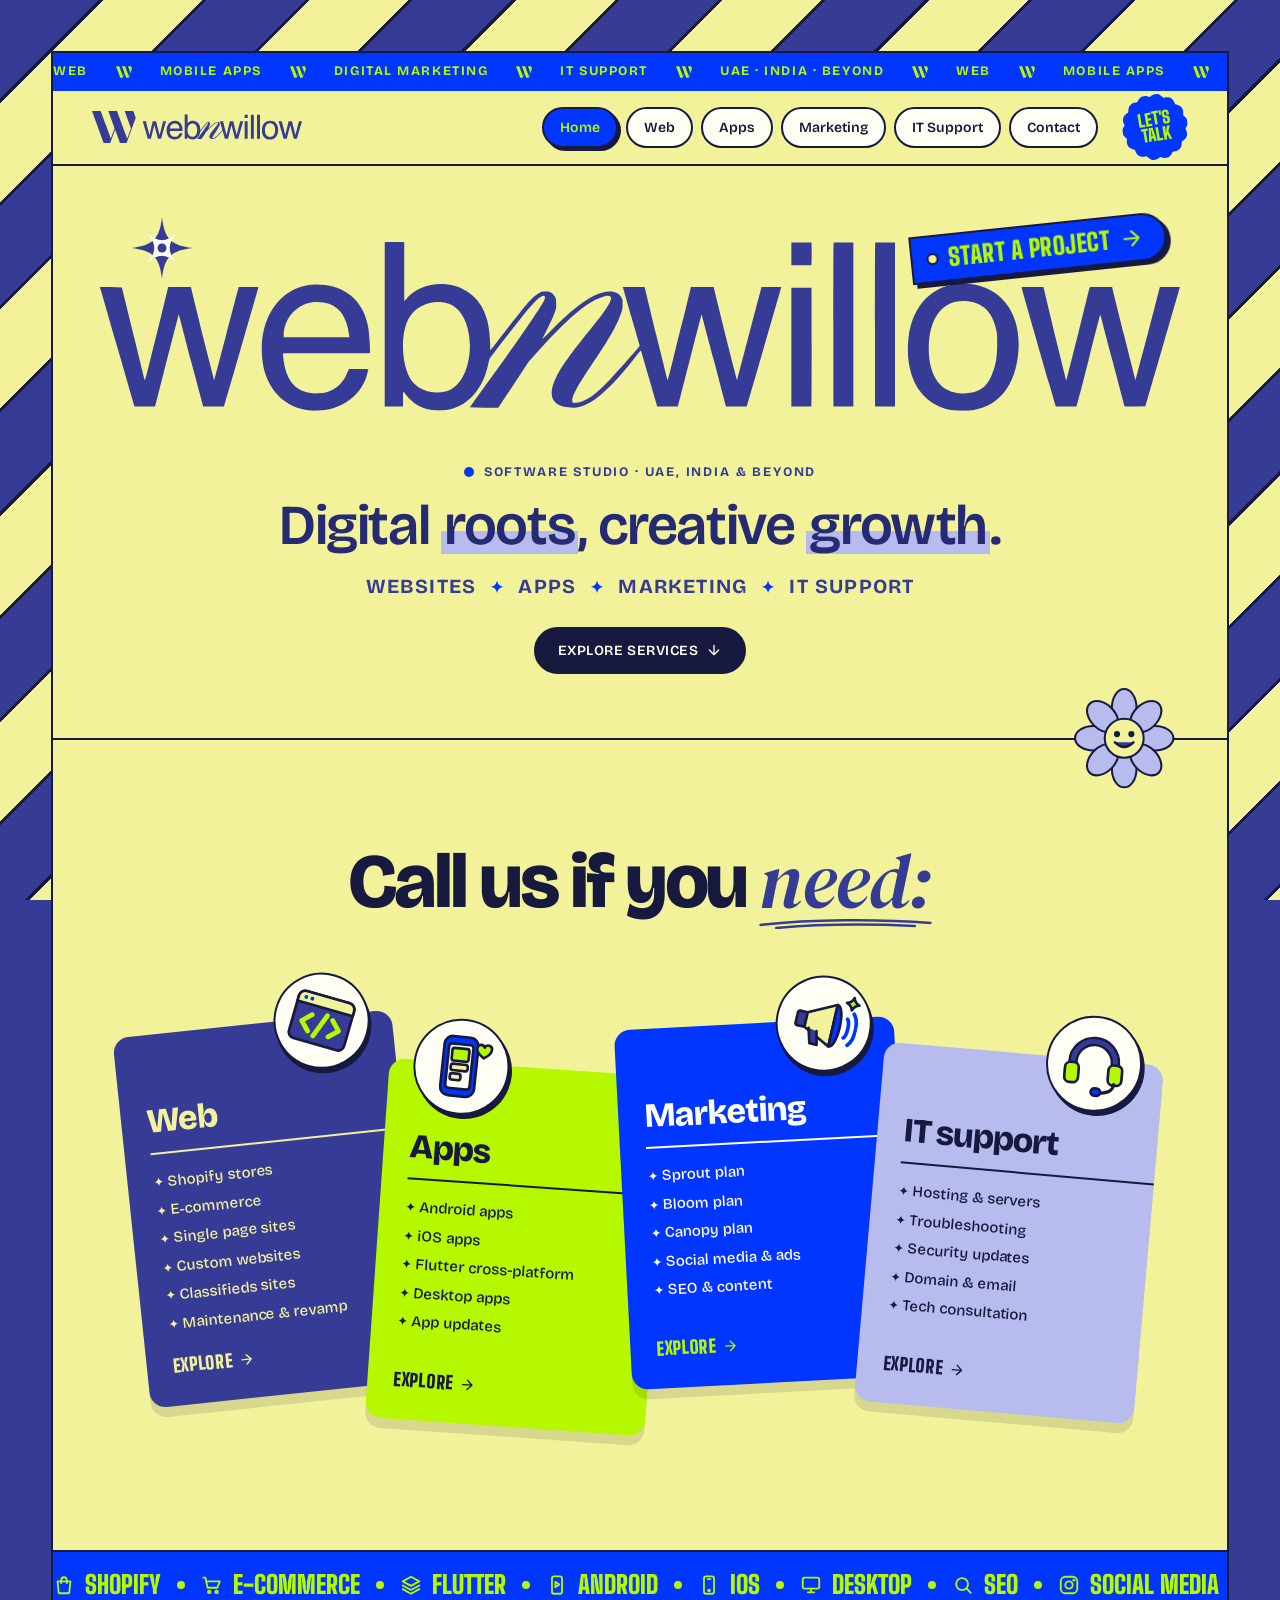
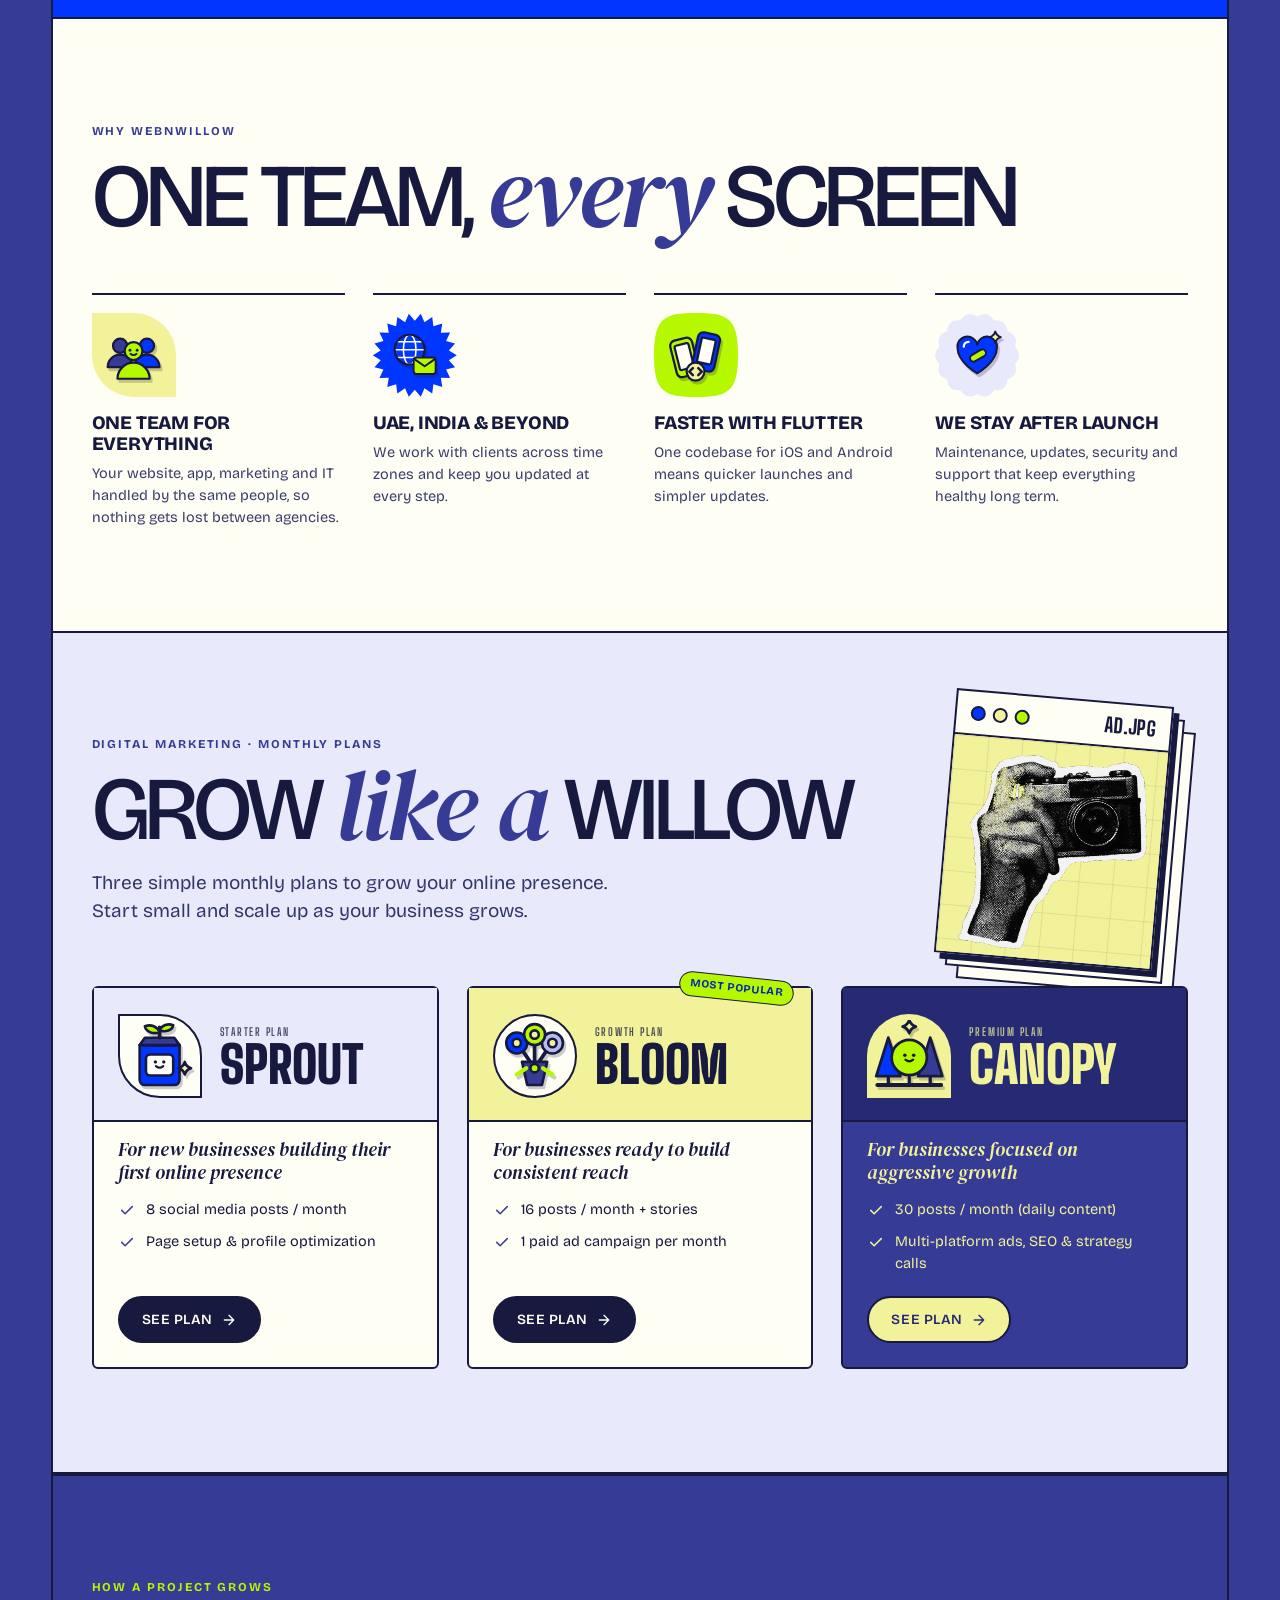
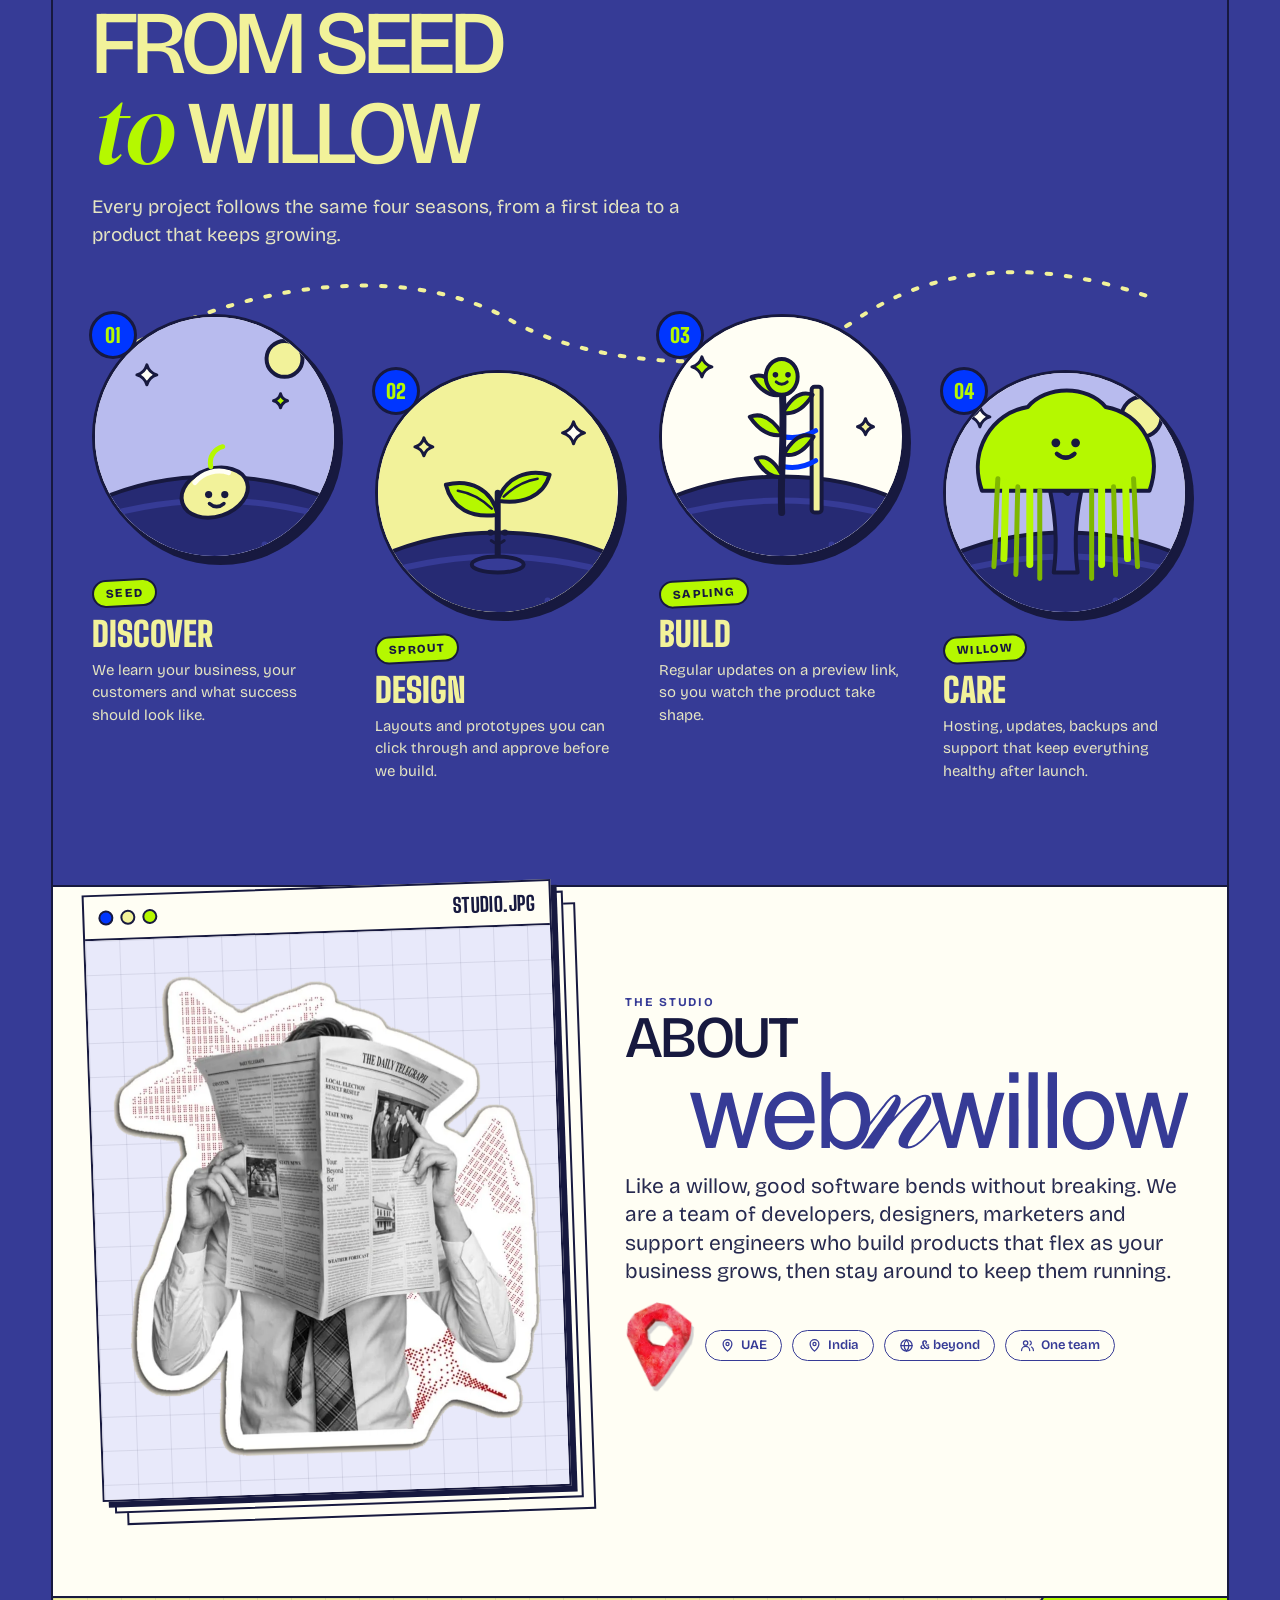
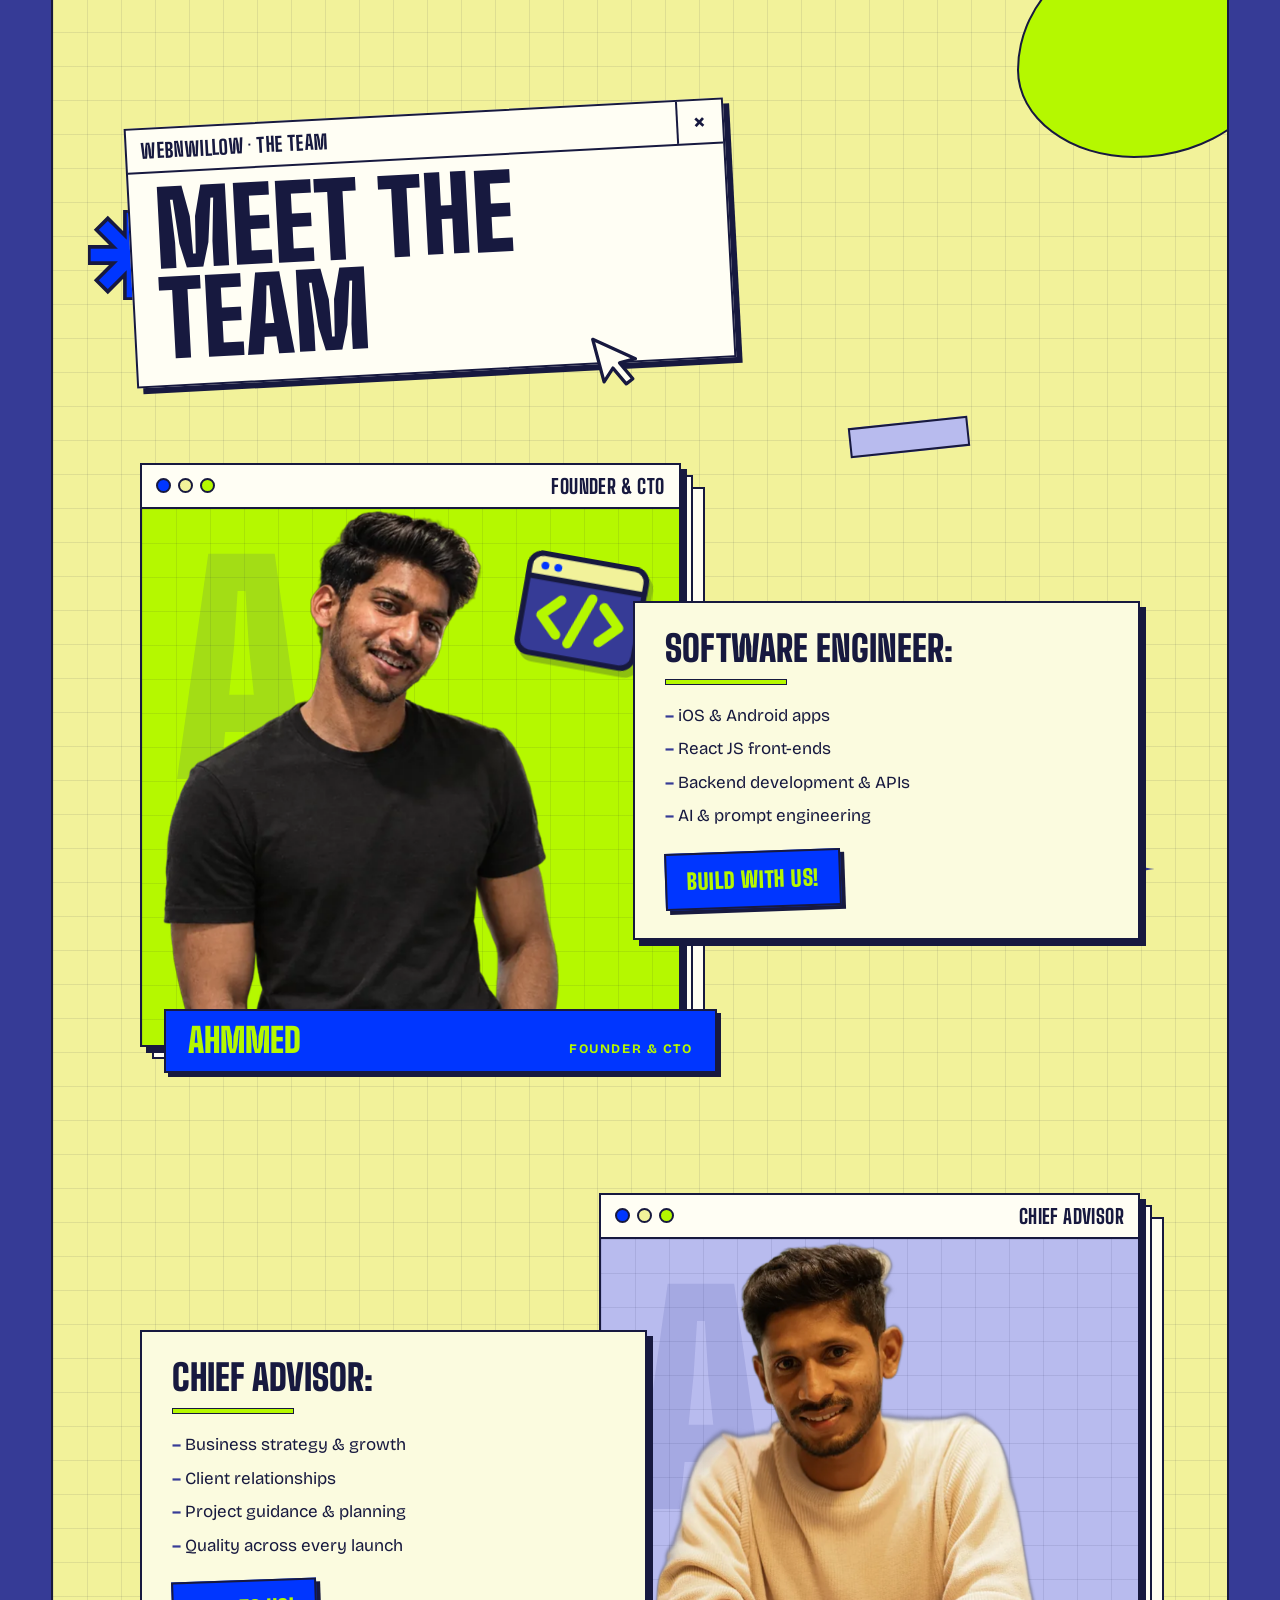
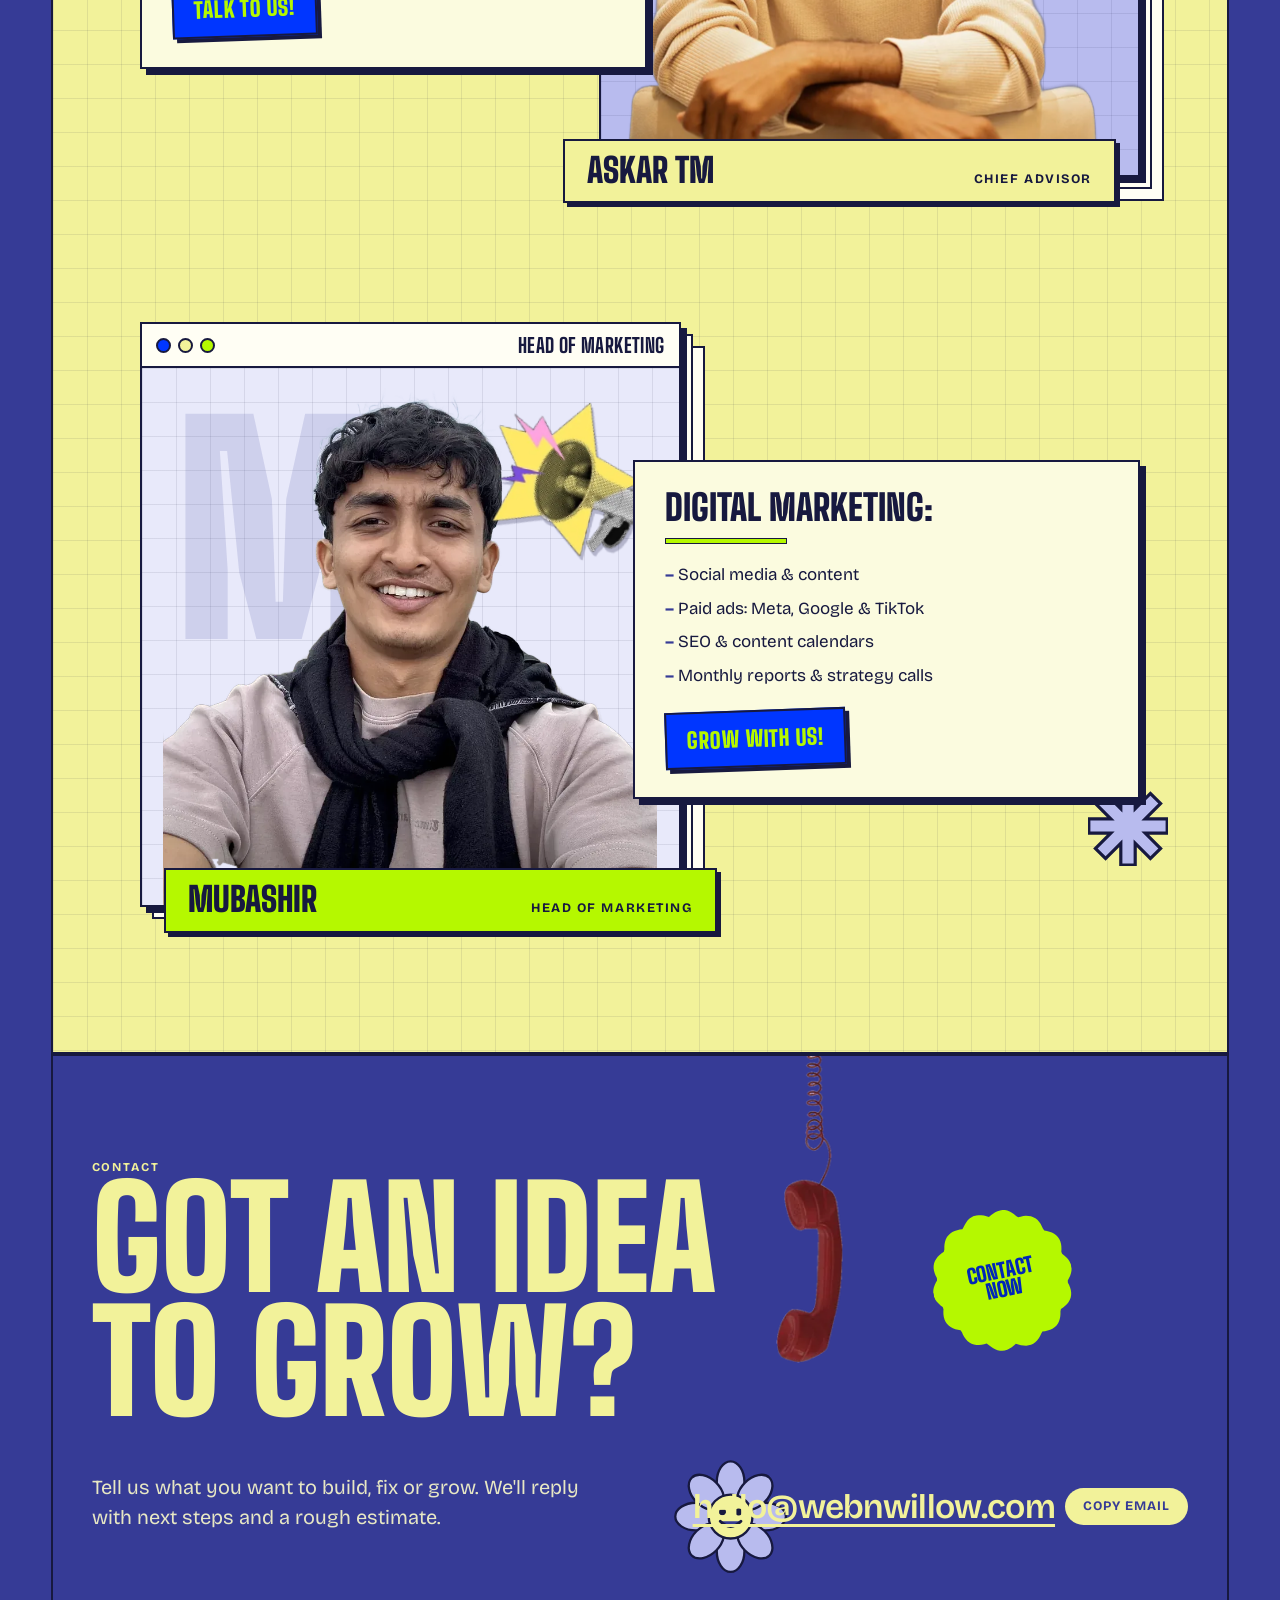
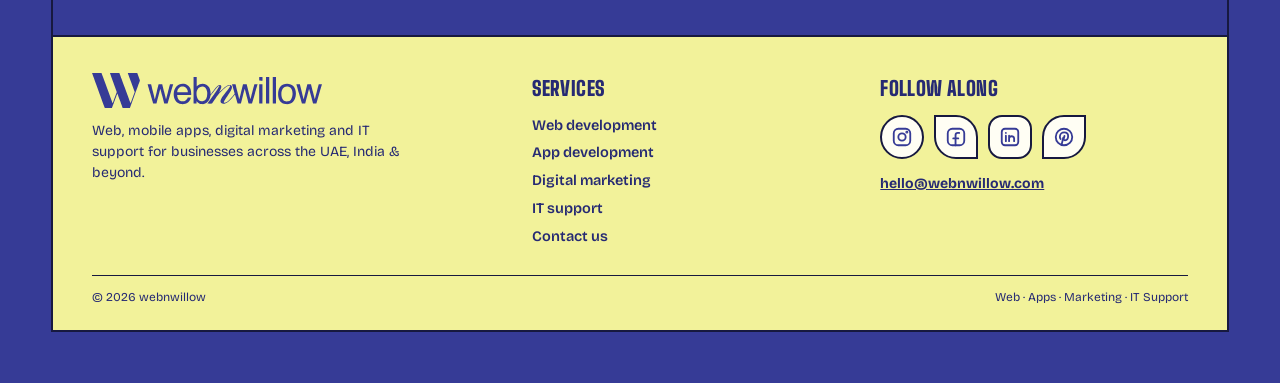
==== commit ce9ef24e: "Performance: long-lived caching for images/fonts, remove scroll-costly effects; Mubashir as Head of " ====
--- a/index.html
+++ b/index.html
@@ -120,7 +120,7 @@
     </section>
 
     <section class="section wrap svcs-bg plans-sec" style="border-block:var(--line)">
-      <div class="plans-cam win-stack" aria-hidden="true"><div class="win"><div class="win-bar"><span class="dots"><i></i><i></i><i></i></span><b>ad.jpg</b></div><div class="plans-cam-body grid-bg"><img loading="lazy" decoding="async" src="assets/img/camera-sticker.webp" alt="" width="746" height="760"></div></div></div>
+      <div class="plans-cam win-stack" aria-hidden="true"><div class="win"><div class="win-bar"><span class="dots"><i></i><i></i><i></i></span><b>ad.jpg</b></div><div class="plans-cam-body grid-bg"><img loading="lazy" decoding="async" src="assets/img/camera-sticker.webp?v=1" alt="" width="746" height="760"></div></div></div>
       <div class="eyebrow">Digital marketing · Monthly plans</div>
       <h2 class="big">Grow <span class="n">like a</span> willow</h2>
       <p class="lede">Three simple monthly plans to grow your online presence. Start small and scale up as your business grows.</p>
@@ -186,12 +186,12 @@
 
     <section class="section wrap" style="padding-top:0">
       <div class="about">
-        <div class="win-stack about-win"><div class="win"><div class="win-bar"><span class="dots"><i></i><i></i><i></i></span><b>studio.jpg</b></div><div class="win-body grid-bg"><img loading="lazy" decoding="async" src="assets/img/newspaper-reader.webp" alt="Person in a shirt and tie reading a newspaper" width="724" height="830"></div></div></div>
+        <div class="win-stack about-win"><div class="win"><div class="win-bar"><span class="dots"><i></i><i></i><i></i></span><b>studio.jpg</b></div><div class="win-body grid-bg"><img loading="lazy" decoding="async" src="assets/img/newspaper-reader.webp?v=1" alt="Person in a shirt and tie reading a newspaper" width="724" height="830"></div></div></div>
         <div>
           <div class="eyebrow">The studio</div>
           <h2>About<span><svg class="logo" role="img" aria-label="webnwillow"><use href="#logo"/></svg></span></h2>
           <p>Like a willow, good software bends without breaking. We are a team of developers, designers, marketers and support engineers who build products that flex as your business grows, then stay around to keep them running.</p>
-          <div class="facts-wrap"><img loading="lazy" decoding="async" class="pin-sticker" src="assets/img/icon-pin.webp" alt="" width="137" height="180"><div class="facts">
+          <div class="facts-wrap"><img loading="lazy" decoding="async" class="pin-sticker" src="assets/img/icon-pin.webp?v=1" alt="" width="137" height="180"><div class="facts">
             <span><svg aria-hidden="true"><use href="#i-pin"/></svg>UAE</span>
             <span><svg aria-hidden="true"><use href="#i-pin"/></svg>India</span>
             <span><svg aria-hidden="true"><use href="#i-globe"/></svg>&amp; beyond</span>
@@ -219,7 +219,7 @@
         <div class="win-stack member-win">
           <div class="win">
             <div class="win-bar"><span class="dots"><i></i><i></i><i></i></span><b>Founder &amp; CTO</b></div>
-            <div class="win-body grid-bg" style="background-color:var(--lime)"><span class="initial" aria-hidden="true">A</span><img loading="lazy" decoding="async" class="member-photo" src="assets/img/team-ahmmed.webp" alt="Ahmmed, founder and CTO of webnwillow" width="654" height="900"><span class="member-stickers mini" aria-hidden="true"><svg><use href="#s-code"/></svg></span></div>
+            <div class="win-body grid-bg" style="background-color:var(--lime)"><span class="initial" aria-hidden="true">A</span><img loading="lazy" decoding="async" class="member-photo" src="assets/img/team-ahmmed.webp?v=1" alt="Ahmmed, founder and CTO of webnwillow" width="654" height="900"><span class="member-stickers mini" aria-hidden="true"><svg><use href="#s-code"/></svg></span></div>
           </div>
           <div class="member-name" style="background:var(--blue);color:var(--lime)"><b>Ahmmed</b><small>Founder &amp; CTO</small></div>
         </div>
@@ -249,7 +249,7 @@
         <div class="win-stack member-win">
           <div class="win">
             <div class="win-bar"><span class="dots"><i></i><i></i><i></i></span><b>Chief Advisor</b></div>
-            <div class="win-body grid-bg" style="background-color:var(--peri)"><span class="initial" aria-hidden="true">A</span><img loading="lazy" decoding="async" class="member-photo" src="assets/img/team-askar.webp" alt="Askar TM, chief advisor at webnwillow" width="742" height="900"></div>
+            <div class="win-body grid-bg" style="background-color:var(--peri)"><span class="initial" aria-hidden="true">A</span><img loading="lazy" decoding="async" class="member-photo" src="assets/img/team-askar.webp?v=1" alt="Askar TM, chief advisor at webnwillow" width="742" height="900"></div>
           </div>
           <div class="member-name" style="background:var(--butter)"><b>Askar TM</b><small>Chief advisor</small></div>
         </div>
@@ -258,10 +258,10 @@
       <article class="member member-flip">
         <div class="win-stack member-win">
           <div class="win">
-            <div class="win-bar"><span class="dots"><i></i><i></i><i></i></span><b>Marketing</b></div>
-            <div class="win-body grid-bg"><span class="initial" aria-hidden="true">M</span><img loading="lazy" decoding="async" class="member-photo" src="assets/img/team-mubashir.webp" alt="Mubashir, digital marketing at webnwillow" width="800" height="833"><img loading="lazy" decoding="async" class="member-mega" src="assets/img/icon-megaphone.webp" alt="" width="355" height="339"></div>
+            <div class="win-bar"><span class="dots"><i></i><i></i><i></i></span><b>Head of Marketing</b></div>
+            <div class="win-body grid-bg"><span class="initial" aria-hidden="true">M</span><img loading="lazy" decoding="async" class="member-photo" src="assets/img/team-mubashir.webp?v=3" alt="Mubashir, head of marketing at webnwillow" width="858" height="900"><img loading="lazy" decoding="async" class="member-mega" src="assets/img/icon-megaphone.webp?v=1" alt="" width="355" height="339"></div>
           </div>
-          <div class="member-name"><b>Mubashir</b><small>Digital marketing</small></div>
+          <div class="member-name"><b>Mubashir</b><small>Head of Marketing</small></div>
         </div>
         <div class="member-notes">
           <h3>Digital marketing:</h3>
@@ -277,7 +277,7 @@
     </section>
 
     <section class="cta wrap">
-      <img loading="lazy" decoding="async" class="hang-phone" src="assets/img/icon-phone.webp" alt="" width="74" height="340">
+      <img loading="lazy" decoding="async" class="hang-phone" src="assets/img/icon-phone.webp?v=1" alt="" width="74" height="340">
       <a class="scallop shape-scallop" href="contact.html"><span>Contact<br>now</span></a>
       <div class="eyebrow">Contact</div>
       <h2 class="cond">Got an idea to grow?</h2>
--- a/assets/css/site.css
+++ b/assets/css/site.css
@@ -411,7 +411,7 @@
 /* cut-out standing on the bottom edge of an inner page hero, with a shape behind it */
 .phero .art { position: relative; width: clamp(220px, 28vw, 380px); align-self: end; justify-self: end; margin-bottom: calc(-1 * clamp(40px, 6vw, 80px)); }
 .phero .art .bg { position: absolute; left: 4%; right: 4%; bottom: 0; top: 22%; border: var(--line); border-bottom: 0; background: var(--lime); }
-.phero .art img { position: relative; display: block; width: 100%; height: auto; filter: drop-shadow(8px 8px 0 rgba(23, 25, 63, .35)); }
+.phero .art img { position: relative; display: block; width: 100%; height: auto; }
 .phero .art .tagp { position: absolute; top: 12%; left: -8%; z-index: 2; background: var(--paper); color: var(--ink); border: var(--line); border-radius: 999px; padding: 5px 14px; font-weight: 800; font-size: 13px; text-transform: uppercase; letter-spacing: .06em; transform: rotate(-8deg); white-space: nowrap; }
 /* framed photo in any shape */
 .photo { position: relative; overflow: hidden; border: var(--line); background: var(--ink); }
@@ -420,7 +420,7 @@
 .band .photo { width: clamp(120px, 14vw, 180px); aspect-ratio: 1; }
 .about .pic img { position: absolute; inset: 0; width: 100%; height: 100%; object-fit: cover; }
 /* floating cut-outs */
-.float-cut { position: absolute; pointer-events: none; z-index: 2; filter: drop-shadow(6px 6px 0 rgba(23, 25, 63, .3)); }
+.float-cut { position: absolute; pointer-events: none; z-index: 2; }
 .plans-sec { position: relative; }
 .plans-sec .float-cut { right: clamp(8px, 4vw, 60px); top: clamp(24px, 3.5vw, 50px); width: clamp(110px, 14vw, 200px); transform: rotate(8deg); z-index: 1; }
 .plans-sec .plans { position: relative; z-index: 2; }
@@ -535,7 +535,7 @@
 /* about: newspaper reader in a window frame */
 .about-win { max-width: 480px; transform: rotate(-2deg); }
 .about-win .win-body { aspect-ratio: 5 / 6; display: grid; place-items: center; padding: 22px; background-color: var(--mist); }
-.about-win .win-body img { width: 100%; height: 100%; object-fit: contain; filter: drop-shadow(5px 6px 0 rgba(23, 25, 63, .25)); }
+.about-win .win-body img { width: 100%; height: 100%; object-fit: contain; }
 .about .facts-wrap { display: flex; align-items: center; gap: 16px; margin-top: 18px; }
 .about .facts-wrap .facts { margin-top: 0; }
 .pin-sticker { width: 64px; height: auto; flex: none; transform: rotate(8deg); filter: drop-shadow(3px 4px 0 rgba(23, 25, 63, .2)); }
@@ -556,7 +556,7 @@
 .member-win { position: relative; margin-bottom: 30px; }
 .member-win .win-body { position: relative; aspect-ratio: 1; display: grid; place-items: center; overflow: hidden; background-color: var(--mist); }
 .member-win .win-body .initial { position: absolute; font-family: var(--display); font-weight: 900; font-size: clamp(160px, 22vw, 300px); line-height: 1; color: rgba(54, 59, 150, .14); }
-.member-win .win-body img { position: relative; width: 78%; height: auto; transform: rotate(-6deg); filter: drop-shadow(6px 8px 0 rgba(23, 25, 63, .25)); }
+.member-win .win-body img { position: relative; width: 78%; height: auto; transform: rotate(-6deg); }
 .member-name { position: absolute; left: -36px; right: 24px; bottom: -26px; z-index: 3; display: flex; align-items: baseline; justify-content: space-between; gap: 12px; padding: 12px 22px; background: var(--lime); border: var(--line); box-shadow: 4px 4px 0 var(--ink); }
 .member-name b { font-family: var(--display); font-weight: 900; font-size: 34px; text-transform: uppercase; line-height: 1; }
 .member-name small { font-weight: 700; font-size: 13px; letter-spacing: .12em; text-transform: uppercase; }
@@ -726,7 +726,7 @@
 .grow-num { top: -6px; left: -6px; }
 /* team photo: cut-out standing on the bottom of the window */
 .member-win .win-body { place-items: end center; }
-.member-win .win-body img.member-photo { width: 92%; transform: none; align-self: end; filter: drop-shadow(6px 0 0 rgba(23, 25, 63, .18)); }
+.member-win .win-body img.member-photo { width: 92%; transform: none; align-self: end; }
 .member-win .win-body .initial { top: 4%; left: 6%; }
 .member-win .win-body img.member-mega { position: absolute; top: 6%; right: 5%; width: 30%; transform: rotate(10deg); filter: drop-shadow(3px 4px 0 rgba(23, 25, 63, .25)); }
 .plan .ico svg { width: 84%; }
@@ -755,7 +755,7 @@
 /* ---------- digital marketing hero: camera in a window ---------- */
 .dm-shot { position: relative; width: clamp(260px, 28vw, 380px); justify-self: end; margin: 8px 24px 20px 0; transform: rotate(3deg); }
 .dm-shot-body { aspect-ratio: 1; display: grid; place-items: center; padding: 18px; background-color: var(--butter); }
-.dm-shot-body img { width: 100%; height: 100%; object-fit: contain; filter: drop-shadow(6px 7px 0 rgba(23, 25, 63, .3)); transform: rotate(-6deg); }
+.dm-shot-body img { width: 100%; height: 100%; object-fit: contain; transform: rotate(-6deg); }
 .dm-shot .tagp { position: absolute; top: 58px; left: -26px; z-index: 3; background: var(--paper); color: var(--ink); border: var(--line); border-radius: 999px; padding: 5px 14px; font-weight: 800; font-size: 13px; text-transform: uppercase; letter-spacing: .06em; transform: rotate(-10deg); }
 /* Windows 95 style "Start" button */
 .btn95 { position: absolute; right: -18px; bottom: -22px; z-index: 3; display: inline-block; padding: 10px 26px; background: #C0C0C0; color: #000; text-decoration: none;
@@ -793,7 +793,7 @@
 /* ---------- home: camera window beside "Grow like a willow" ---------- */
 .plans-cam { position: absolute; top: clamp(36px, 5vw, 70px); right: clamp(24px, 5vw, 80px); width: clamp(170px, 17vw, 240px); transform: rotate(5deg); z-index: 1; }
 .plans-cam-body { aspect-ratio: 1; display: grid; place-items: center; padding: 12px; background-color: var(--butter); }
-.plans-cam-body img { width: 100%; height: 100%; object-fit: contain; transform: rotate(-6deg); filter: drop-shadow(4px 5px 0 rgba(23, 25, 63, .3)); }
+.plans-cam-body img { width: 100%; height: 100%; object-fit: contain; transform: rotate(-6deg); }
 .plans-sec .lede { max-width: 46ch; }
 .hero-stickers { display: none; }
 .m-only { display: none; }
@@ -866,8 +866,6 @@
 @media (max-width: 760px) { .phero .web-art { width: min(92%, 380px); margin-bottom: -40px; } .it-shot { width: min(74%, 290px); justify-self: center; margin: 26px 0 16px; } }
 
 /* ---------- performance ---------- */
-/* Skip layout/paint for sections far off-screen until they come near the viewport. */
-main > section:not(:first-child), main > nav, main > div.tagband, footer { content-visibility: auto; contain-intrinsic-size: auto 900px; }
 /* Keep looping animations on their own compositor layers. */
 .ticker-track, .tagtrack, .flower, .spark, .hang-phone { will-change: transform; }
 /* Paused when off-screen (toggled by site.js). */
@@ -888,3 +886,15 @@
   .menu-btn { padding: 6px 12px; font-size: 13px; margin-left: auto; }
   .corner { width: 58px; height: 58px; font-size: 12px; }
 }
+.contact-art { width: clamp(230px, 24vw, 330px) !important; }
+/* small phones: logo + Menu on row 1, opened menu drops to its own full-width row */
+@media (max-width: 440px) {
+  .nav { flex-wrap: wrap; row-gap: 12px; }
+  .nav .pills.main { order: 3; width: 100%; flex: 0 0 100%; }
+  .nav .pills.main .pill { width: 100%; }
+  .corner { top: 8px; transform: rotate(-10deg); }
+}
+@media (max-width: 760px) { .nav .pills.main.open { width: calc(100% + 62px); flex-basis: calc(100% + 62px); margin-right: -62px; } }
+
+/* Big photos: no filter shadow (costly to repaint); promote rotated photos to their own layer. */
+.member-win .win-body img, .dm-shot-body img, .plans-cam-body img, .about-win .win-body img, .phero .art img { backface-visibility: hidden; }
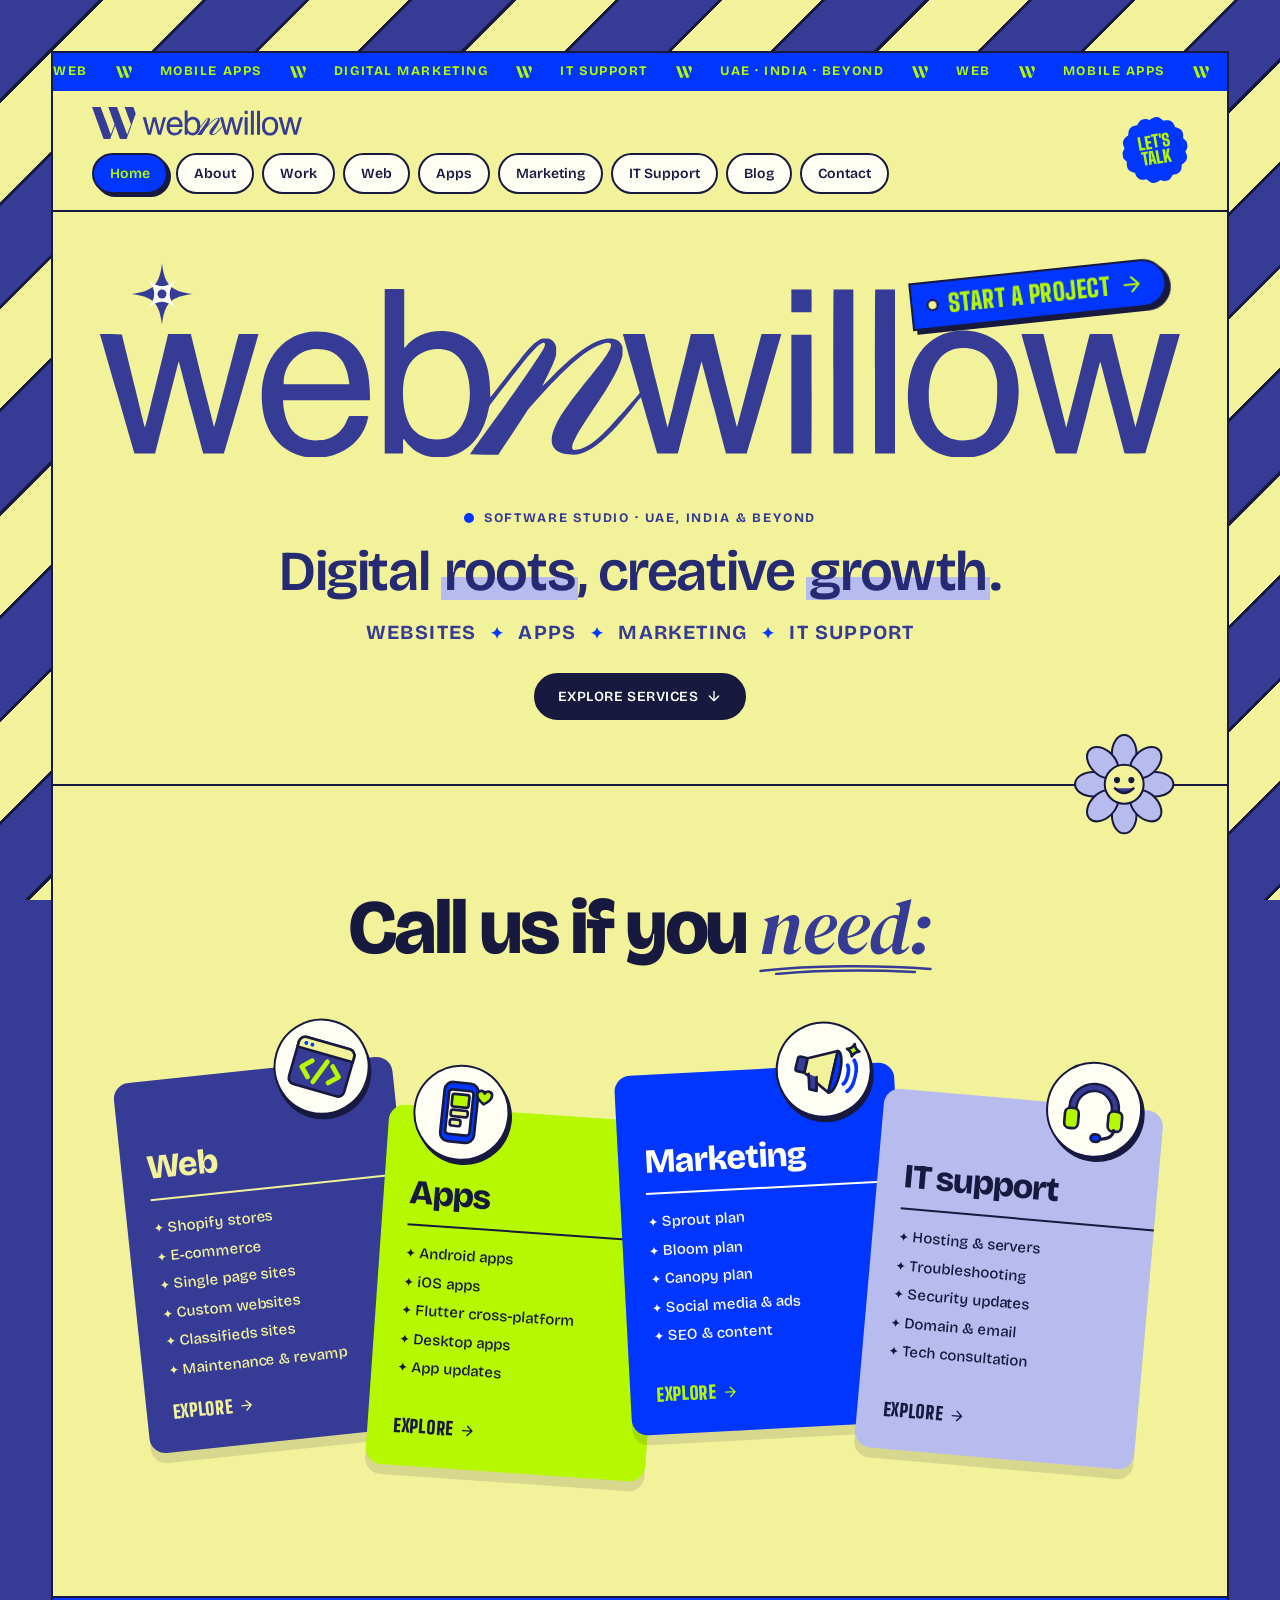
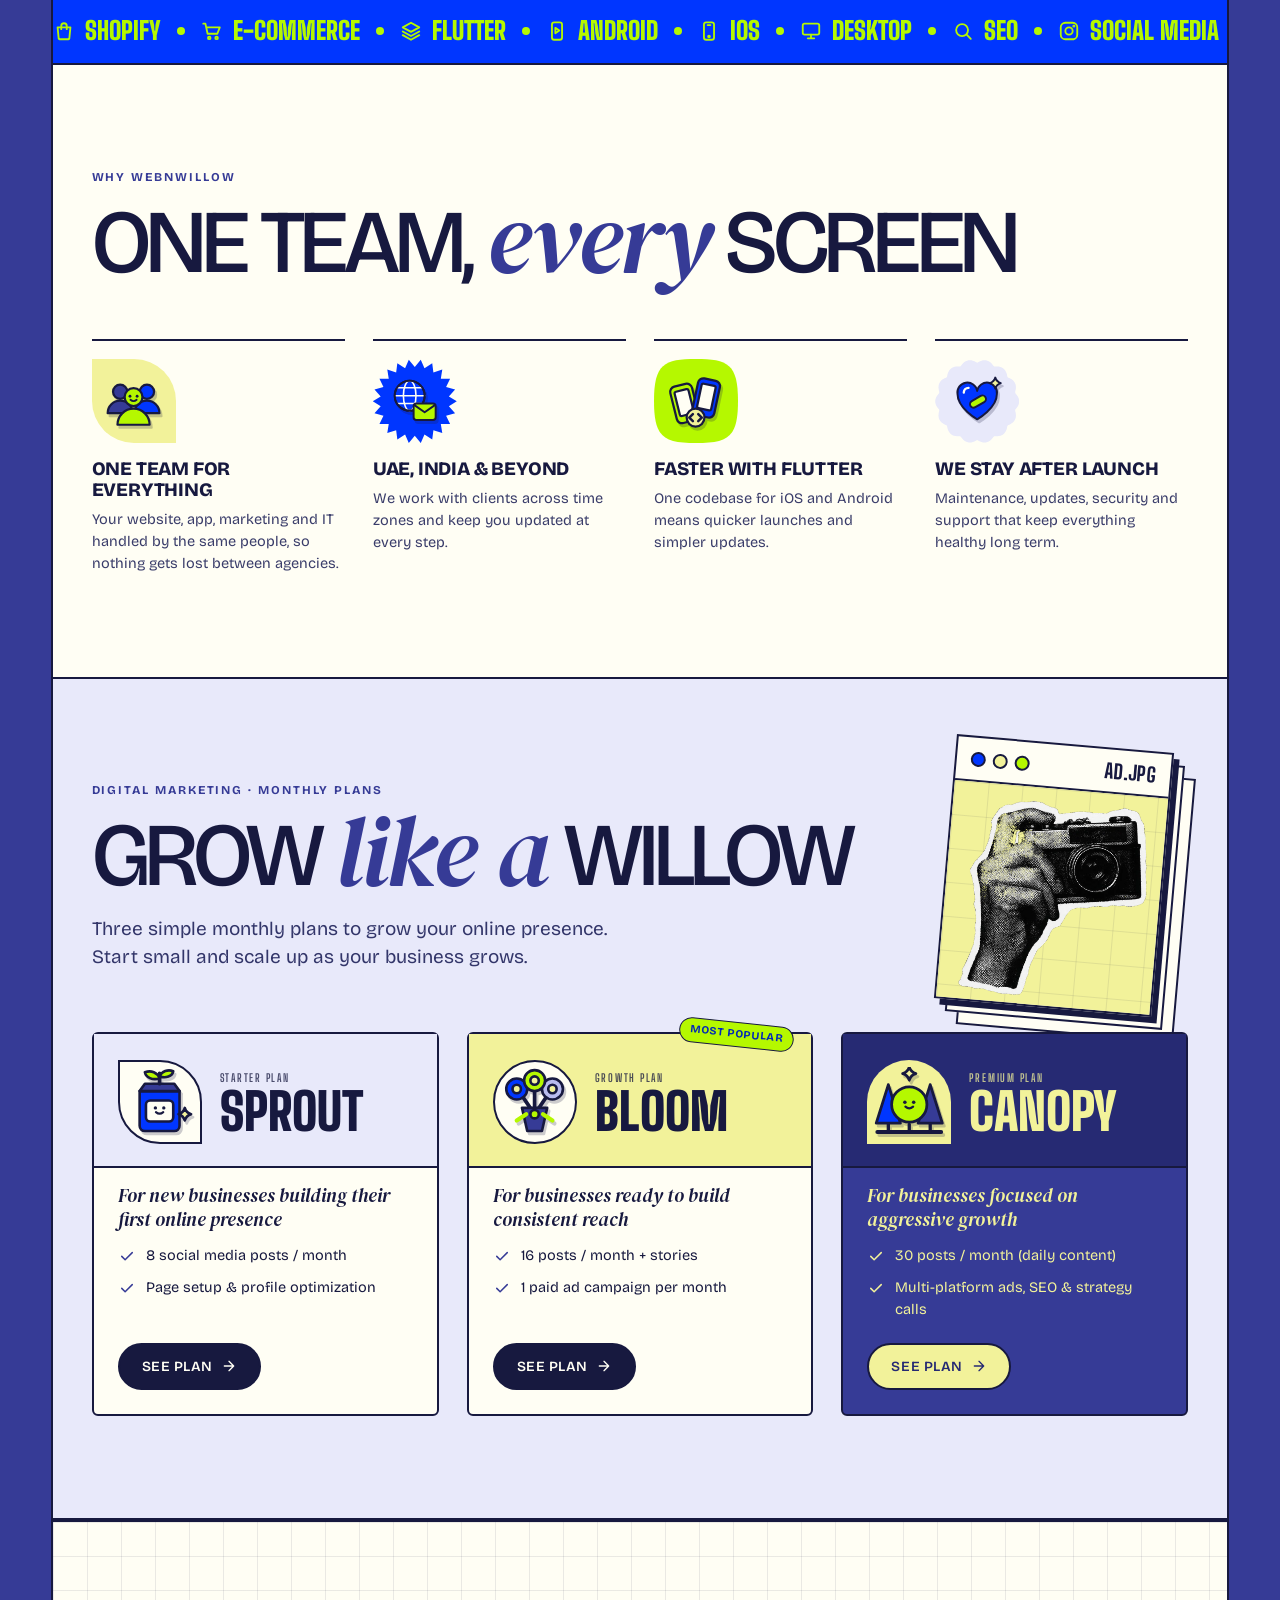
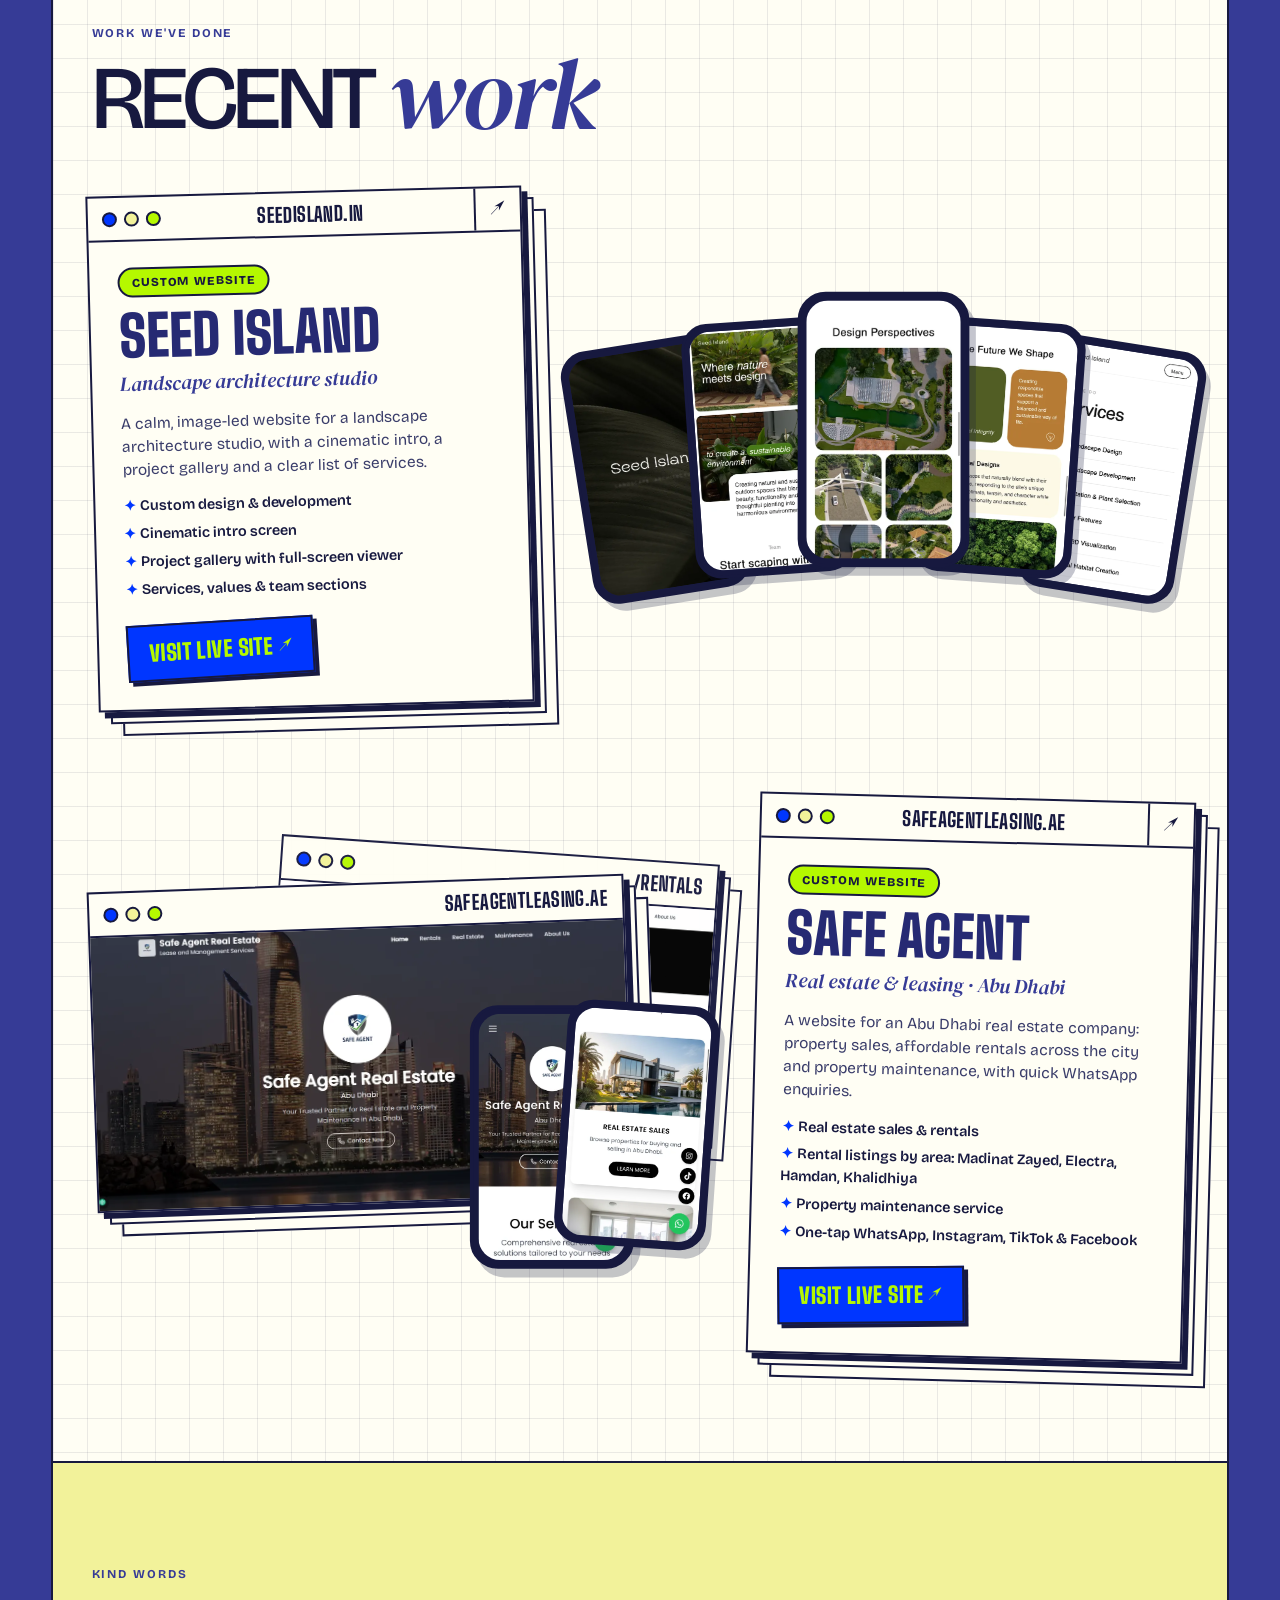
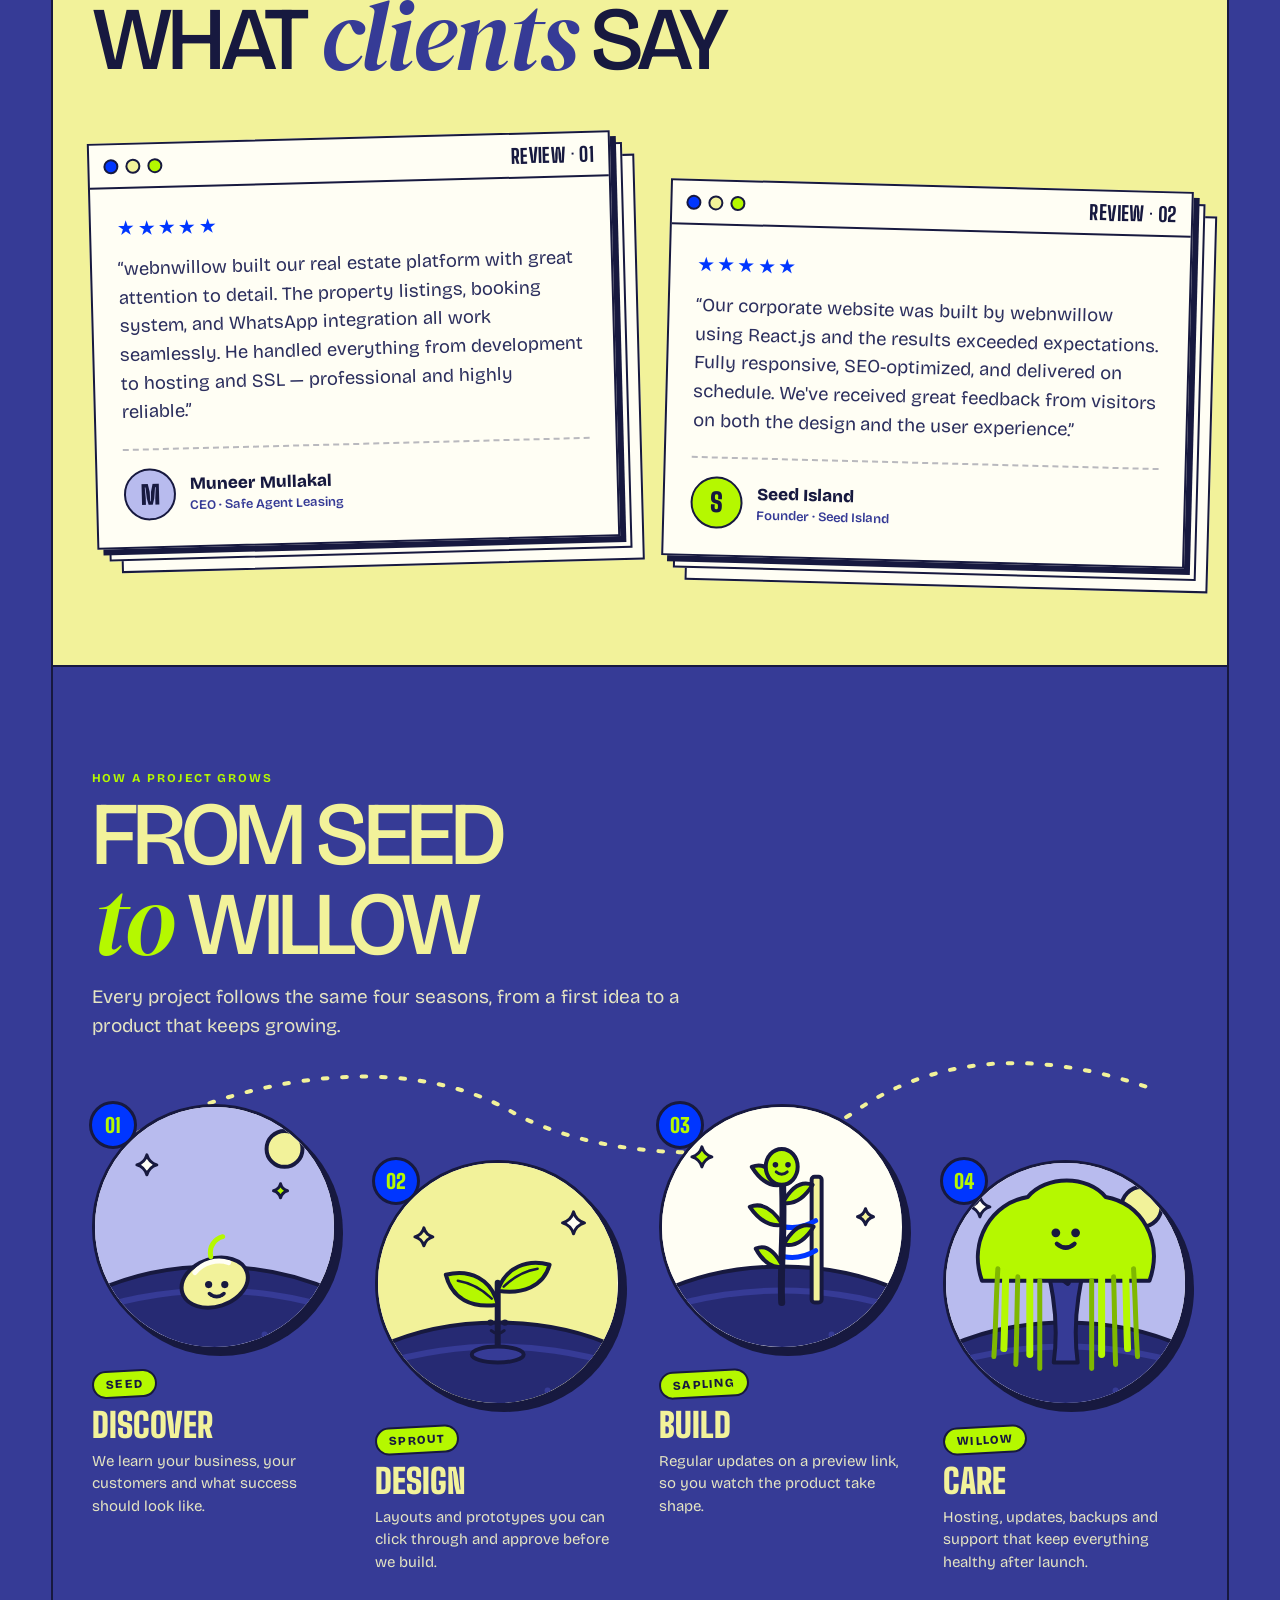
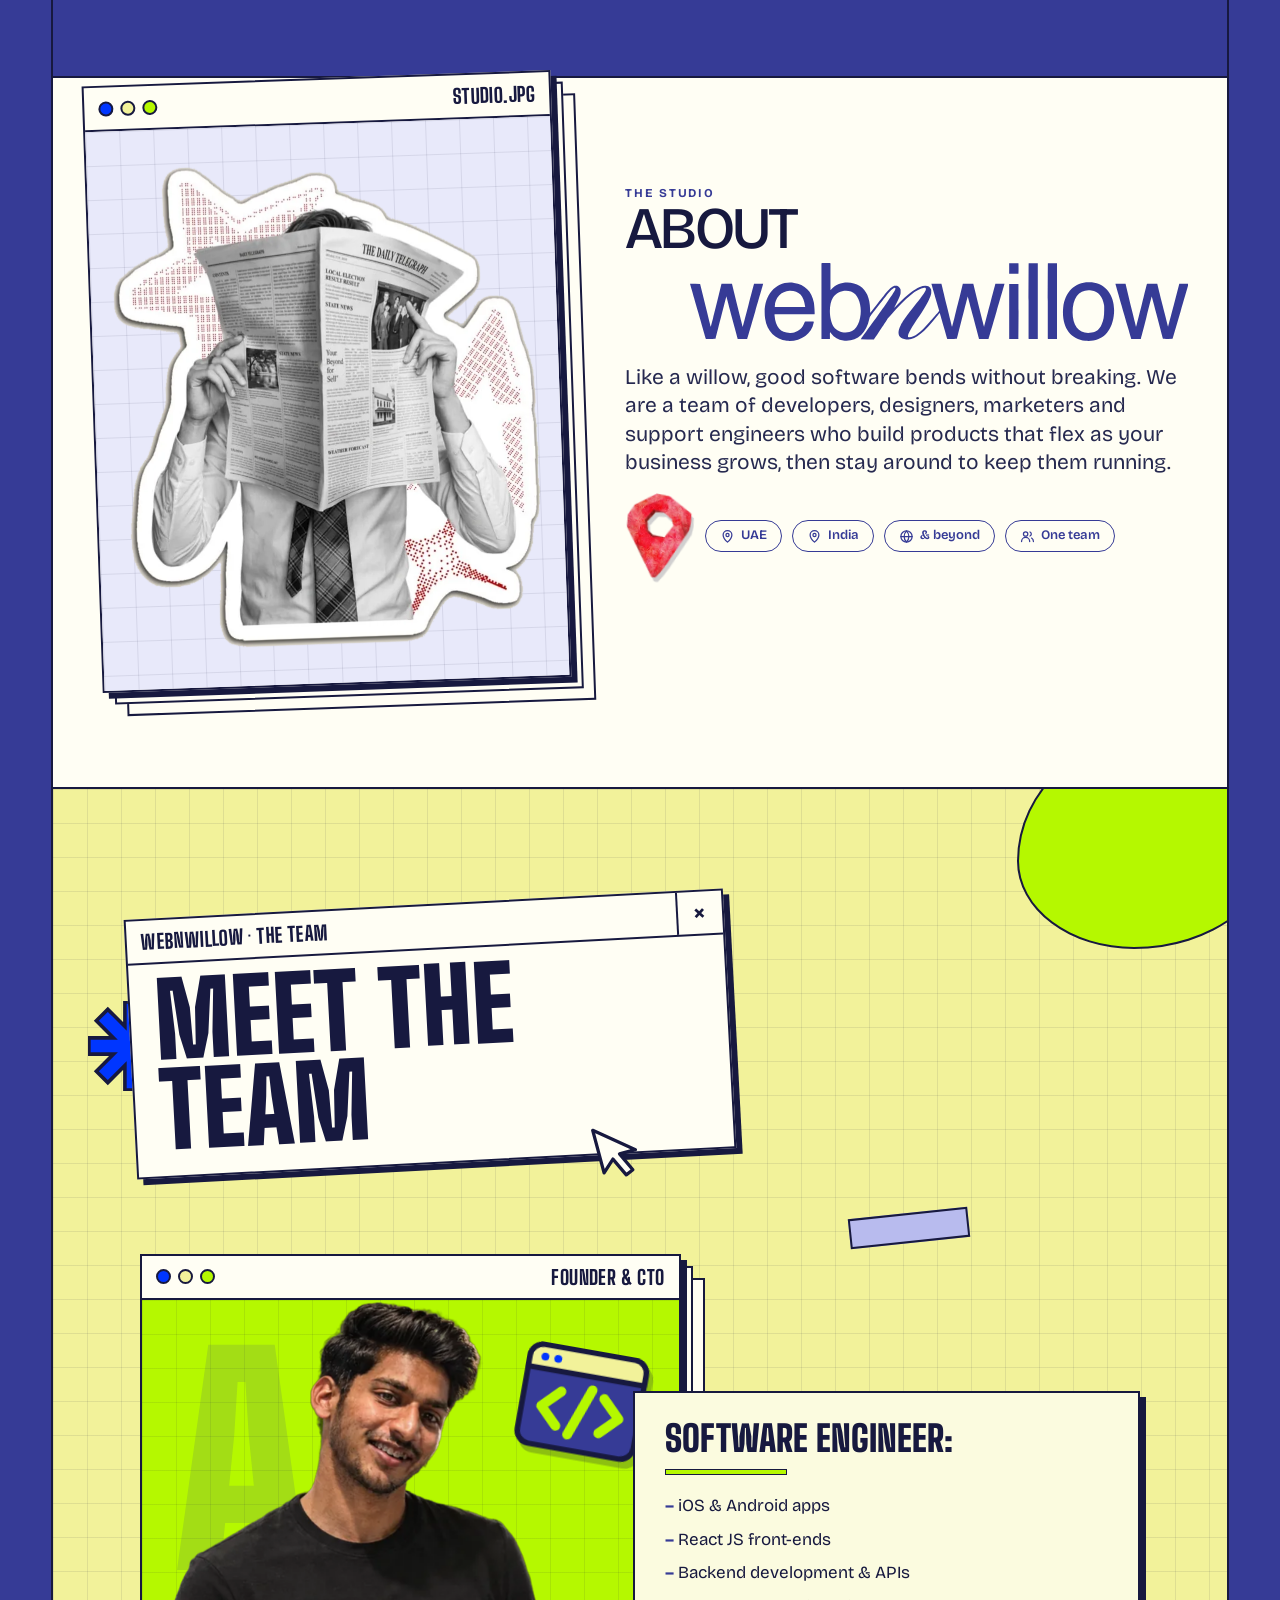
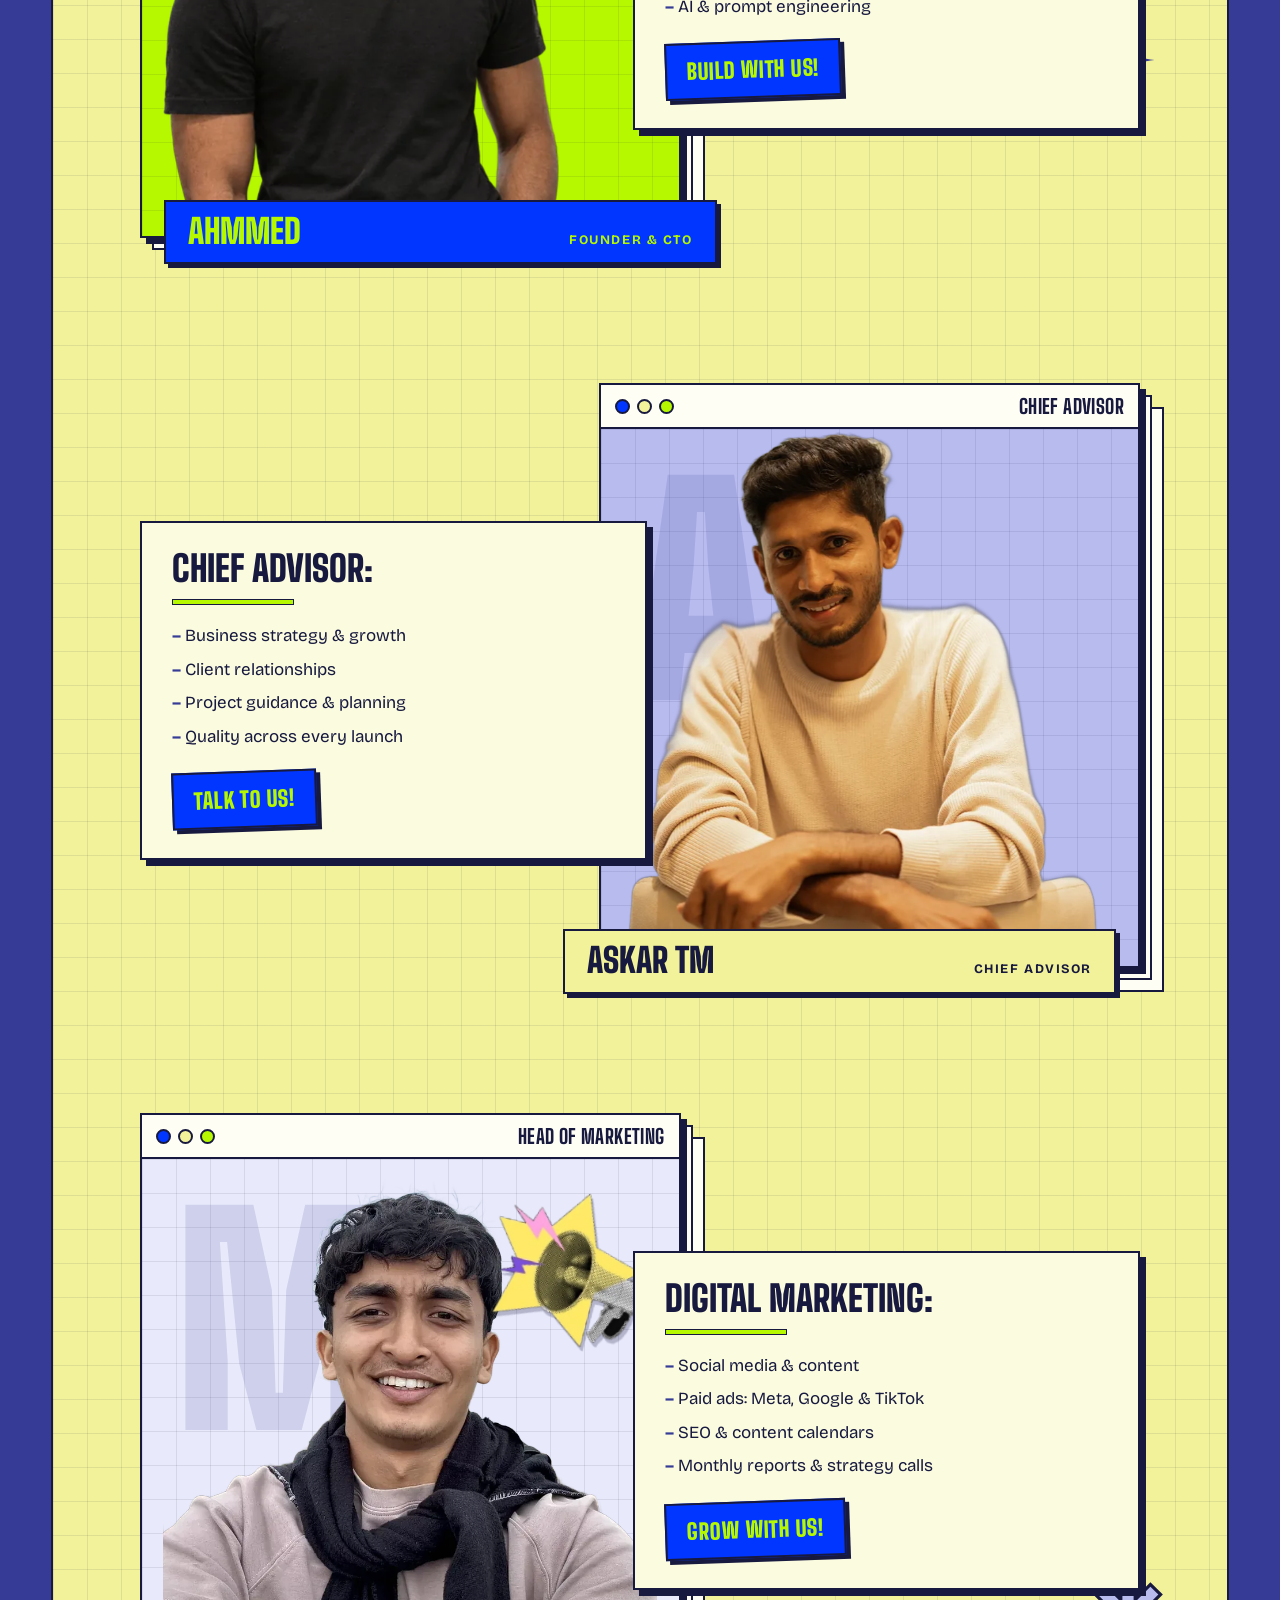
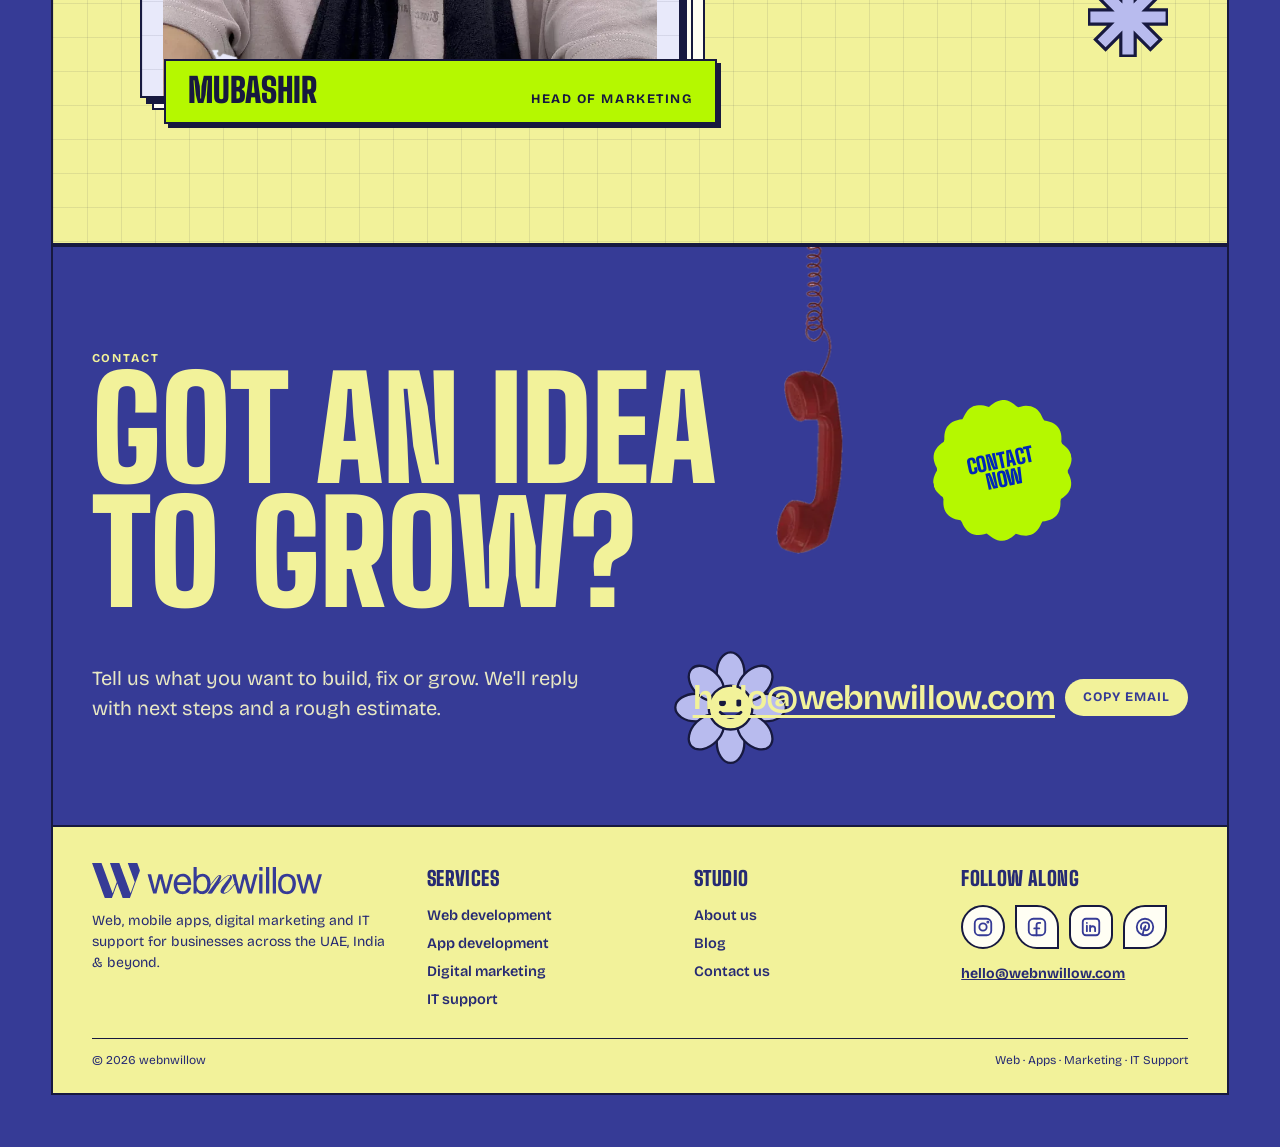
==== commit bae16c67: "Add Recent work, testimonials, About and Blog pages; full-bleed mobile - Home: Recent work case stud" ====
--- a/index.html
+++ b/index.html
@@ -148,6 +148,85 @@
       </div>
     </section>
 
+    <section class="work section wrap grid-bg" id="work">
+      <div class="eyebrow">Work we've done</div>
+      <h2 class="big">Recent <span class="n">work</span></h2>
+      <article class="case">
+        <div class="win-stack case-info">
+          <div class="win">
+            <div class="win-bar"><span class="dots"><i></i><i></i><i></i></span><b>seedisland.in</b><span class="x" aria-hidden="true">↗</span></div>
+            <div class="case-body">
+              <span class="case-tag">Custom website</span>
+              <h3>Seed Island</h3>
+              <p class="case-sub">Landscape architecture studio</p>
+              <p>A calm, image-led website for a landscape architecture studio, with a cinematic intro, a project gallery and a clear list of services.</p>
+              <ul>
+                <li>Custom design &amp; development</li>
+                <li>Cinematic intro screen</li>
+                <li>Project gallery with full-screen viewer</li>
+                <li>Services, values &amp; team sections</li>
+              </ul>
+              <a class="btn-tag" href="https://seedisland.in/" target="_blank" rel="noopener">Visit live site ↗</a>
+            </div>
+          </div>
+        </div>
+        <div class="case-phones" aria-label="Screens from the Seed Island website"><figure class="phone"><img loading="lazy" src="assets/img/work-seed-intro.webp?v=1" alt="Seed Island intro screen with the logo on dark leaves" width="420" height="703"></figure><figure class="phone"><img loading="lazy" src="assets/img/work-seed-home.webp?v=1" alt="Seed Island home page: Where nature meets design" width="420" height="703"></figure><figure class="phone"><img loading="lazy" src="assets/img/work-seed-gallery.webp?v=1" alt="Seed Island Design Perspectives gallery of landscape renders" width="420" height="703"></figure><figure class="phone"><img loading="lazy" src="assets/img/work-seed-values.webp?v=1" alt="Seed Island The Future We Shape values section" width="420" height="703"></figure><figure class="phone"><img loading="lazy" src="assets/img/work-seed-services.webp?v=1" alt="Seed Island services list" width="420" height="703"></figure></div>
+      </article>
+      <article class="case case-flip">
+        <div class="win-stack case-info">
+          <div class="win">
+            <div class="win-bar"><span class="dots"><i></i><i></i><i></i></span><b>safeagentleasing.ae</b><span class="x" aria-hidden="true">↗</span></div>
+            <div class="case-body">
+              <span class="case-tag">Custom website</span>
+              <h3>Safe Agent</h3>
+              <p class="case-sub">Real estate &amp; leasing · Abu Dhabi</p>
+              <p>A website for an Abu Dhabi real estate company: property sales, affordable rentals across the city and property maintenance, with quick WhatsApp enquiries.</p>
+              <ul>
+                <li>Real estate sales &amp; rentals</li>
+                <li>Rental listings by area: Madinat Zayed, Electra, Hamdan, Khalidhiya</li>
+                <li>Property maintenance service</li>
+                <li>One-tap WhatsApp, Instagram, TikTok &amp; Facebook</li>
+              </ul>
+              <a class="btn-tag" href="https://safeagentleasing.ae/" target="_blank" rel="noopener">Visit live site ↗</a>
+            </div>
+          </div>
+        </div>
+        <div class="case-art sa-art">
+          <div class="win-stack sa-back"><div class="win"><div class="win-bar"><span class="dots"><i></i><i></i><i></i></span><b>/rentals</b></div><img loading="lazy" src="assets/img/work-safe-d-rentals.webp?v=1" alt="Safe Agent rental properties page with Abu Dhabi areas" width="1100" height="566"></div></div>
+          <div class="win-stack sa-front"><div class="win"><div class="win-bar"><span class="dots"><i></i><i></i><i></i></span><b>safeagentleasing.ae</b></div><img loading="lazy" src="assets/img/work-safe-d-home.webp?v=1" alt="Safe Agent Real Estate home page over the Abu Dhabi skyline at night" width="1100" height="563"></div></div>
+          <figure class="phone sa-p1"><img loading="lazy" src="assets/img/work-safe-m-home.webp?v=1" alt="Safe Agent home page on a phone" width="420" height="703"></figure>
+          <figure class="phone sa-p2"><img loading="lazy" src="assets/img/work-safe-m-sales.webp?v=1" alt="Safe Agent real estate sales service on a phone" width="420" height="703"></figure>
+        </div>
+      </article>
+    </section>
+
+    <section class="testi section wrap" id="testimonials">
+      <div class="eyebrow">Kind words</div>
+      <h2 class="big">What <span class="n">clients</span> say</h2>
+      <div class="testi-grid">
+        <figure class="win-stack testi-card">
+          <div class="win">
+            <div class="win-bar"><span class="dots"><i></i><i></i><i></i></span><b>Review · 01</b></div>
+            <div class="testi-body">
+              <span class="testi-stars" aria-label="5 out of 5 stars">★★★★★</span>
+              <blockquote>“webnwillow built our real estate platform with great attention to detail. The property listings, booking system, and WhatsApp integration all work seamlessly. He handled everything from development to hosting and SSL — professional and highly reliable.”</blockquote>
+              <figcaption><span class="testi-av" aria-hidden="true">M</span><span><b>Muneer Mullakal</b><small>CEO · Safe Agent Leasing</small></span></figcaption>
+            </div>
+          </div>
+        </figure>
+        <figure class="win-stack testi-card">
+          <div class="win">
+            <div class="win-bar"><span class="dots"><i></i><i></i><i></i></span><b>Review · 02</b></div>
+            <div class="testi-body">
+              <span class="testi-stars" aria-label="5 out of 5 stars">★★★★★</span>
+              <blockquote>“Our corporate website was built by webnwillow using React.js and the results exceeded expectations. Fully responsive, SEO-optimized, and delivered on schedule. We've received great feedback from visitors on both the design and the user experience.”</blockquote>
+              <figcaption><span class="testi-av" aria-hidden="true" style="background:var(--lime)">S</span><span><b>Seed Island</b><small>Founder · Seed Island</small></span></figcaption>
+            </div>
+          </div>
+        </figure>
+      </div>
+    </section>
+
     <section class="grow section wrap" id="process">
       <div class="grow-head">
         <div class="eyebrow">How a project grows</div>
--- a/assets/css/site.css
+++ b/assets/css/site.css
@@ -51,6 +51,12 @@
     var(--butter) 73px 143px, var(--ink) 143px 146px);
   transform: translateZ(0); will-change: transform;
 }
+/* mobile: no striped outer backdrop, site fills the screen */
+@media (max-width: 760px) {
+  body { padding: 0; background-color: var(--paper); }
+  body::before { display: none; }
+  .site { border-inline: 0; }
+}
 a { color: inherit; }
 button, input, select, textarea { font: inherit; color: inherit; }
 img { max-width: 100%; }
@@ -312,7 +318,7 @@
 .socials-lg svg { width: 20px; height: 20px; }
 
 /* ---------- footer ---------- */
-footer { background: var(--butter); color: var(--indigo-deep); border-top: var(--line); padding-block: 36px 24px; display: grid; grid-template-columns: 1.3fr 1fr 1fr; gap: 28px 40px; align-items: start; }
+footer { background: var(--butter); color: var(--indigo-deep); border-top: var(--line); padding-block: 36px 24px; display: grid; grid-template-columns: 1.3fr 1fr 1fr 1fr; gap: 28px 40px; align-items: start; }
 footer h4 { margin: 0 0 12px; font-family: var(--display); font-weight: 900; font-size: 20px; text-transform: uppercase; letter-spacing: .02em; }
 footer .f-about p { margin: 12px 0 0; font-size: 14px; max-width: 36ch; }
 footer ul { list-style: none; margin: 0; padding: 0; display: grid; gap: 6px; font-size: 14.5px; }
@@ -898,3 +904,103 @@
 
 /* Big photos: no filter shadow (costly to repaint); promote rotated photos to their own layer. */
 .member-win .win-body img, .dm-shot-body img, .plans-cam-body img, .about-win .win-body img, .phero .art img { backface-visibility: hidden; }
+
+/* ---------- work: case study ---------- */
+.work.grid-bg { background-color: var(--paper); border-top: var(--line); }
+.case { display: grid; grid-template-columns: minmax(0, 5fr) minmax(0, 7fr); gap: clamp(28px, 4vw, 56px); align-items: center; margin-top: clamp(32px, 4vw, 56px); }
+.case-info { max-width: 480px; transform: rotate(-1.5deg); }
+.case-body { padding: 26px 28px 30px; }
+.case-tag { display: inline-block; padding: 4px 12px; background: var(--lime); border: 2px solid var(--ink); border-radius: 999px; font-size: 12px; font-weight: 800; letter-spacing: .08em; text-transform: uppercase; }
+.case-body h3 { margin: 14px 0 0; font-family: var(--display); font-weight: 900; font-size: clamp(40px, 4.4vw, 60px); line-height: .9; text-transform: uppercase; color: var(--indigo-deep); }
+.case-sub { margin: 6px 0 0; font-family: var(--serif); font-style: italic; font-size: 20px; color: var(--indigo); }
+.case-body > p:not(.case-sub) { margin: 14px 0 0; font-size: 15.5px; line-height: 1.5; color: #3A3D6A; }
+.case-body ul { list-style: none; margin: 14px 0 0; padding: 0; display: grid; gap: 6px; font-size: 14.5px; font-weight: 600; }
+.case-body li::before { content: "✦ "; color: var(--blue); }
+.case-phones { position: relative; display: flex; justify-content: center; align-items: center; padding: 24px 0 36px; }
+.phone { margin: 0 0 0 -7%; flex: 0 0 26%; background: var(--ink); border: 3px solid var(--ink); border-radius: 26px; padding: 5px; box-shadow: 6px 8px 0 rgba(23, 25, 63, .25); transition: transform .35s cubic-bezier(.3,1.4,.5,1); }
+.phone:first-child { margin-left: 0; }
+.phone img { display: block; width: 100%; height: auto; border-radius: 20px; }
+.phone:nth-child(1) { transform: rotate(-9deg) translateY(26px); z-index: 1; }
+.phone:nth-child(2) { transform: rotate(-4deg) translateY(4px); z-index: 2; }
+.phone:nth-child(3) { transform: translateY(-14px) scale(1.08); z-index: 5; }
+.phone:nth-child(4) { transform: rotate(4deg) translateY(4px); z-index: 2; }
+.phone:nth-child(5) { transform: rotate(9deg) translateY(26px); z-index: 1; }
+.phone:hover { transform: translateY(-22px) scale(1.1); z-index: 6; }
+@media (max-width: 900px) {
+  .case { grid-template-columns: 1fr; }
+  .case-info { max-width: none; margin-right: 22px; }
+}
+@media (max-width: 760px) {
+  .case-phones { justify-content: flex-start; overflow-x: auto; scroll-snap-type: x mandatory; scrollbar-width: none; gap: 14px; margin-inline: calc(-1 * var(--gut)); padding: 18px var(--gut) 26px; }
+  .case-phones::-webkit-scrollbar { display: none; }
+  .phone { flex: 0 0 56%; margin: 0; transform: none !important; scroll-snap-align: center; border-radius: 22px; }
+  .phone img { border-radius: 16px; }
+}
+/* second case study: illustration left, info right */
+.case + .case { margin-top: clamp(56px, 7vw, 96px); }
+.case-flip { grid-template-columns: minmax(0, 7fr) minmax(0, 5fr); }
+.case-flip .case-info { order: 2; transform: rotate(1.5deg); }
+.case-art { max-width: 620px; justify-self: center; width: 100%; transform: rotate(-2deg); }
+.case-scene { display: block; width: 100%; height: auto; }
+@media (max-width: 900px) {
+  .case-flip { grid-template-columns: 1fr; }
+  .case-flip .case-info { order: 0; }
+  .case-art { margin-right: 22px; width: auto; }
+}
+/* Safe Agent: browser windows + phones collage */
+.sa-art { position: relative; max-width: 680px; width: 100%; justify-self: center; transform: none; padding: 0 0 70px 0; }
+.sa-art .win img { display: block; width: 100%; height: auto; }
+.sa-back { position: absolute; top: -34px; right: -10px; width: 72%; transform: rotate(4deg); opacity: .97; }
+.sa-front { position: relative; width: 88%; transform: rotate(-2deg); z-index: 2; }
+.sa-art .phone { position: absolute; margin: 0; width: 25%; z-index: 3; }
+.sa-p1 { right: 12%; bottom: 0; transform: rotate(6deg); }
+.sa-p2 { right: -2%; bottom: 30px; transform: rotate(12deg); z-index: 4 !important; }
+.sa-art .phone:hover { transform: translateY(-14px) rotate(0) scale(1.05); }
+@media (max-width: 900px) {
+  .sa-art { margin-right: 0; padding-bottom: 90px; }
+  .sa-back { display: none; }
+  .sa-front { width: 92%; }
+  .sa-art .phone { width: 30%; transform: none; }
+  .sa-p1 { right: 26%; } .sa-p2 { right: 0; bottom: 20px; }
+}
+@media (max-width: 900px) { .sa-p2 { right: 3%; } .sa-p1 { right: 30%; } }
+
+/* ---------- about page ---------- */
+.others.four { grid-template-columns: repeat(4, 1fr); }
+.others.four .other b { font-size: 28px; }
+@media (max-width: 980px) { .others.four { grid-template-columns: 1fr; } }
+
+/* ---------- blog ---------- */
+.post-meta { font-size: 12px; font-weight: 700; letter-spacing: .12em; text-transform: uppercase; color: var(--indigo); }
+.post-meta b { color: var(--blue); }
+.post-card h3 { font-size: 21px; }
+.post + .post { border-top: var(--line); }
+.post:nth-of-type(even) { background: var(--mist); }
+.post-inner { max-width: 760px; margin-inline: auto; }
+.post h2 { margin: 12px 0 0; font-size: clamp(38px, 5.6vw, 72px); color: var(--indigo-deep); text-wrap: balance; }
+.post-sub { margin: 14px 0 0; font-family: var(--serif); font-style: italic; font-size: clamp(19px, 2vw, 23px); color: var(--indigo); }
+.post-body { margin-top: 28px; font-size: 17px; line-height: 1.65; color: #2C2F5E; }
+.post-body p, .post-body ul, .post-body ol { margin: 0 0 18px; }
+.post-body h3 { margin: 32px 0 10px; font-family: var(--display); font-weight: 900; font-size: 26px; text-transform: uppercase; color: var(--ink); }
+.post-body ul, .post-body ol { padding-left: 1.3em; display: grid; gap: 8px; }
+.post-body li::marker { color: var(--blue); font-weight: 800; }
+.post-body a { color: var(--blue); font-weight: 700; text-underline-offset: 3px; }
+.post-top { display: inline-block; margin-top: 8px; font-weight: 800; font-size: 14px; text-transform: uppercase; letter-spacing: .06em; color: var(--indigo); text-decoration: none; border-bottom: 2px solid currentColor; }
+
+/* ---------- testimonials ---------- */
+.testi { background: var(--butter); border-top: var(--line); }
+.testi-grid { display: grid; grid-template-columns: repeat(2, minmax(0, 1fr)); gap: clamp(24px, 4vw, 56px); margin-top: clamp(32px, 5vw, 56px); align-items: start; }
+.testi-card { margin: 0; transform: rotate(-1.5deg); }
+.testi-card + .testi-card { transform: rotate(1.5deg); margin-top: clamp(0px, 4vw, 48px); }
+.testi-body { padding: 24px 26px 26px; }
+.testi-stars { color: var(--blue); font-size: 20px; letter-spacing: .12em; }
+.testi blockquote { margin: 12px 0 0; font-size: clamp(16px, 1.5vw, 18.5px); line-height: 1.55; color: #2C2F5E; }
+.testi figcaption { display: flex; align-items: center; gap: 14px; margin-top: 22px; padding-top: 18px; border-top: 2px dashed rgba(23, 25, 63, .3); }
+.testi-av { flex: none; width: 52px; height: 52px; display: grid; place-items: center; border: var(--line); border-radius: 50%; background: var(--peri); font-family: var(--display); font-weight: 900; font-size: 26px; color: var(--ink); }
+.testi figcaption b { display: block; font-size: 17px; font-weight: 800; }
+.testi figcaption small { display: block; font-size: 13px; font-weight: 600; color: var(--indigo); }
+@media (max-width: 760px) {
+  .testi-grid { grid-template-columns: 1fr; }
+  .testi-card, .testi-card + .testi-card { transform: none; margin: 0 14px 0 0; }
+  .testi-grid { gap: 32px; }
+}
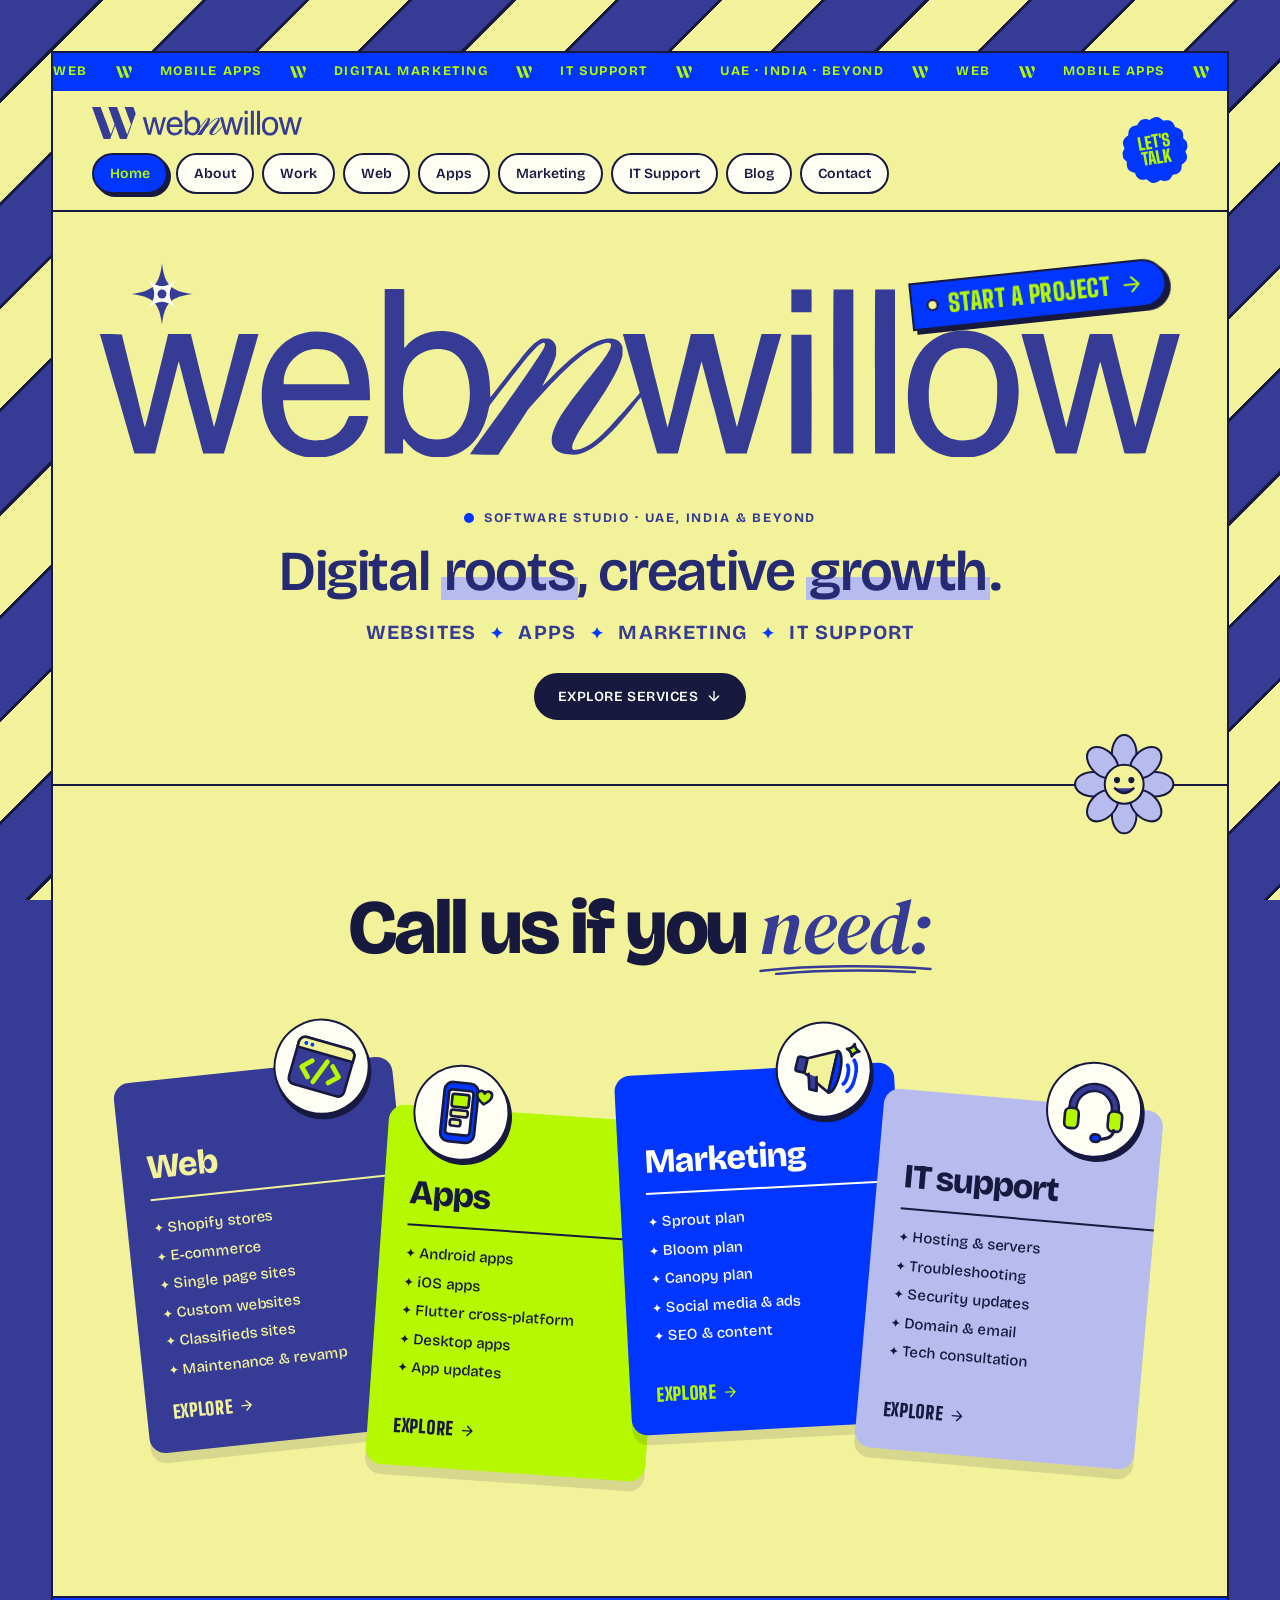
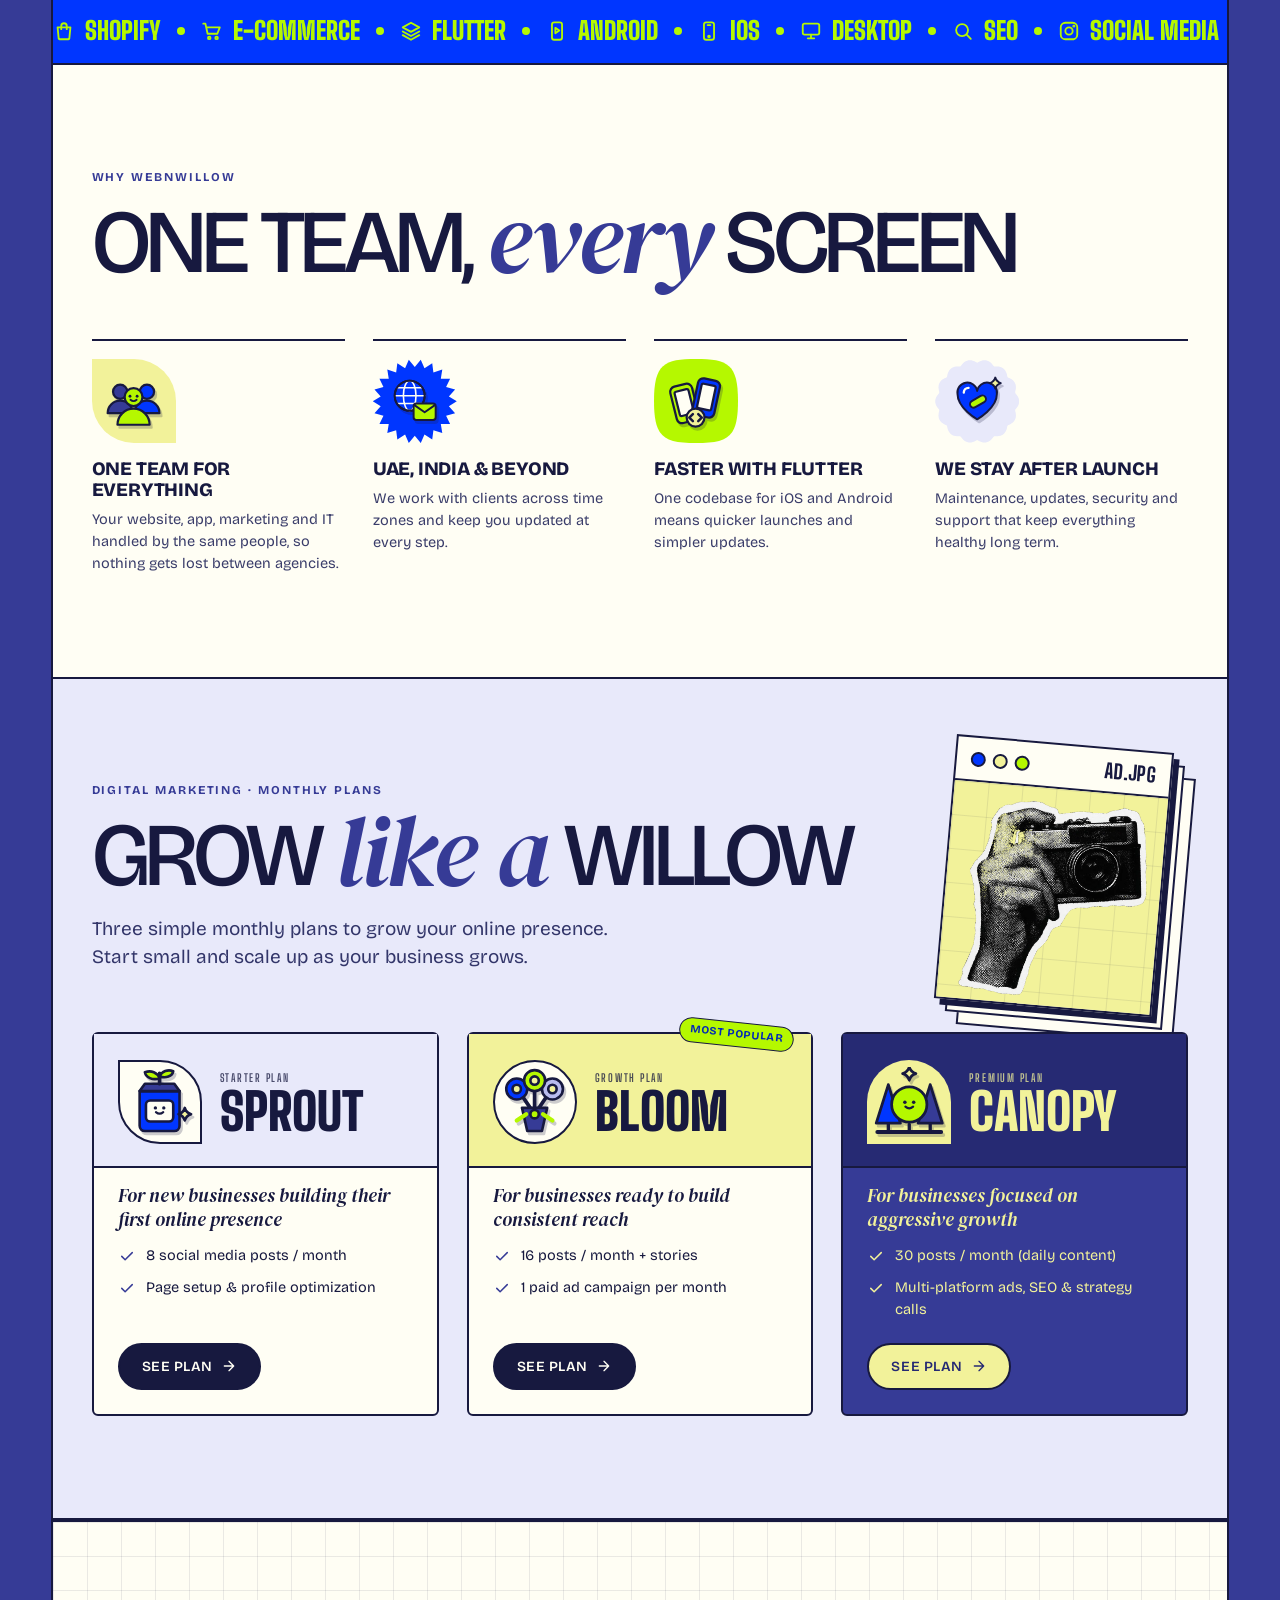
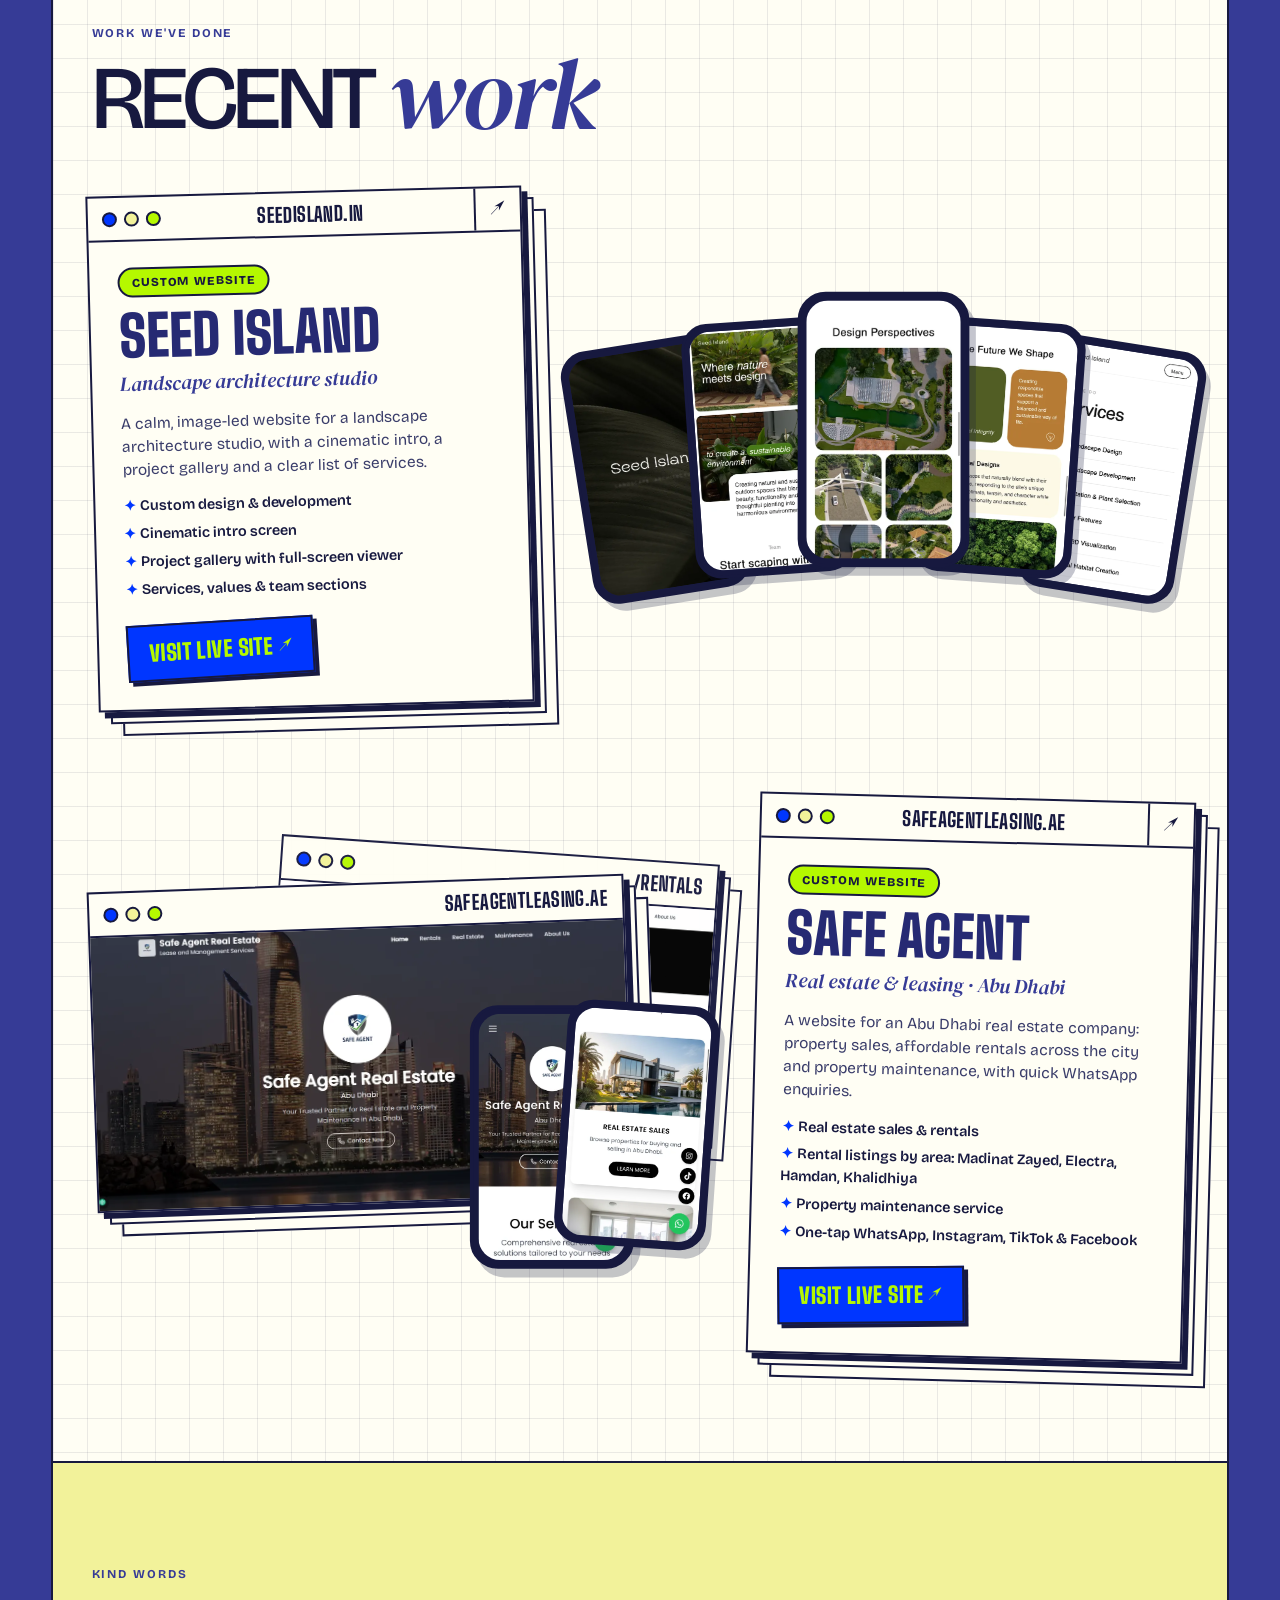
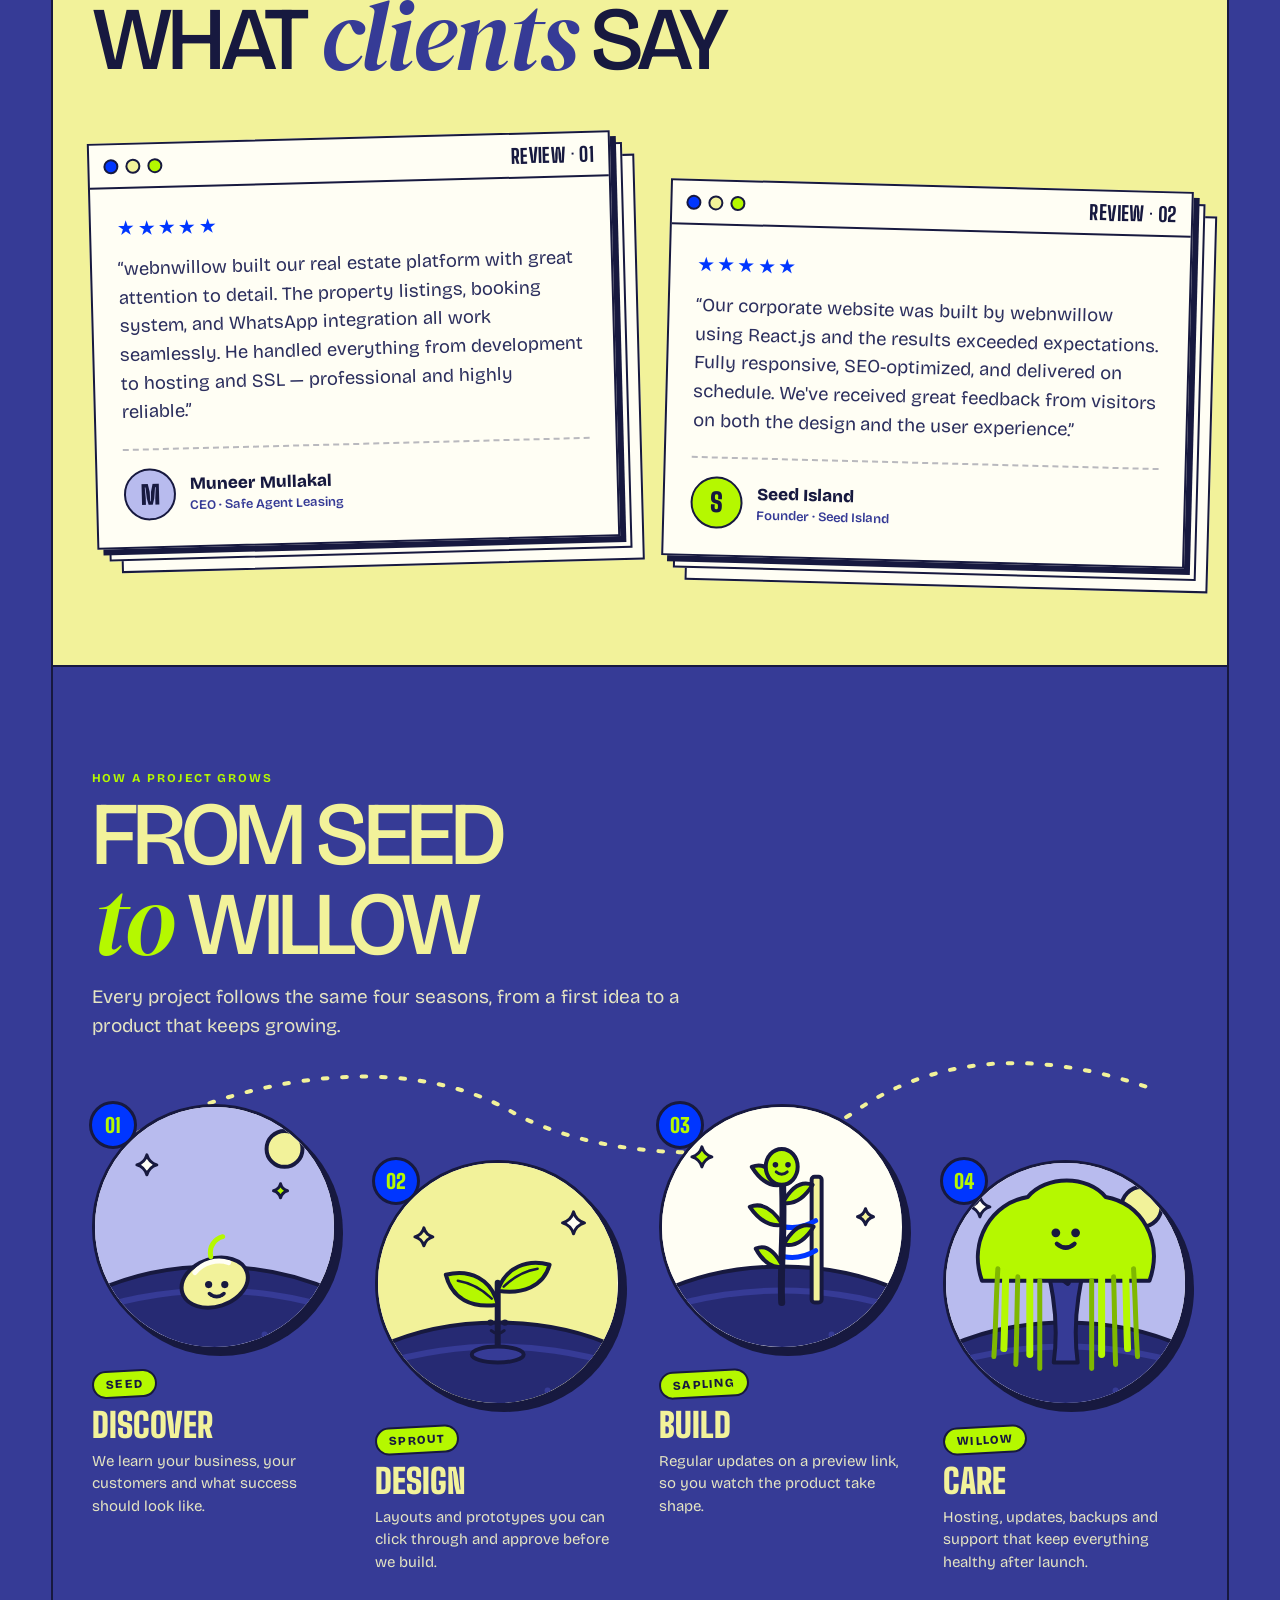
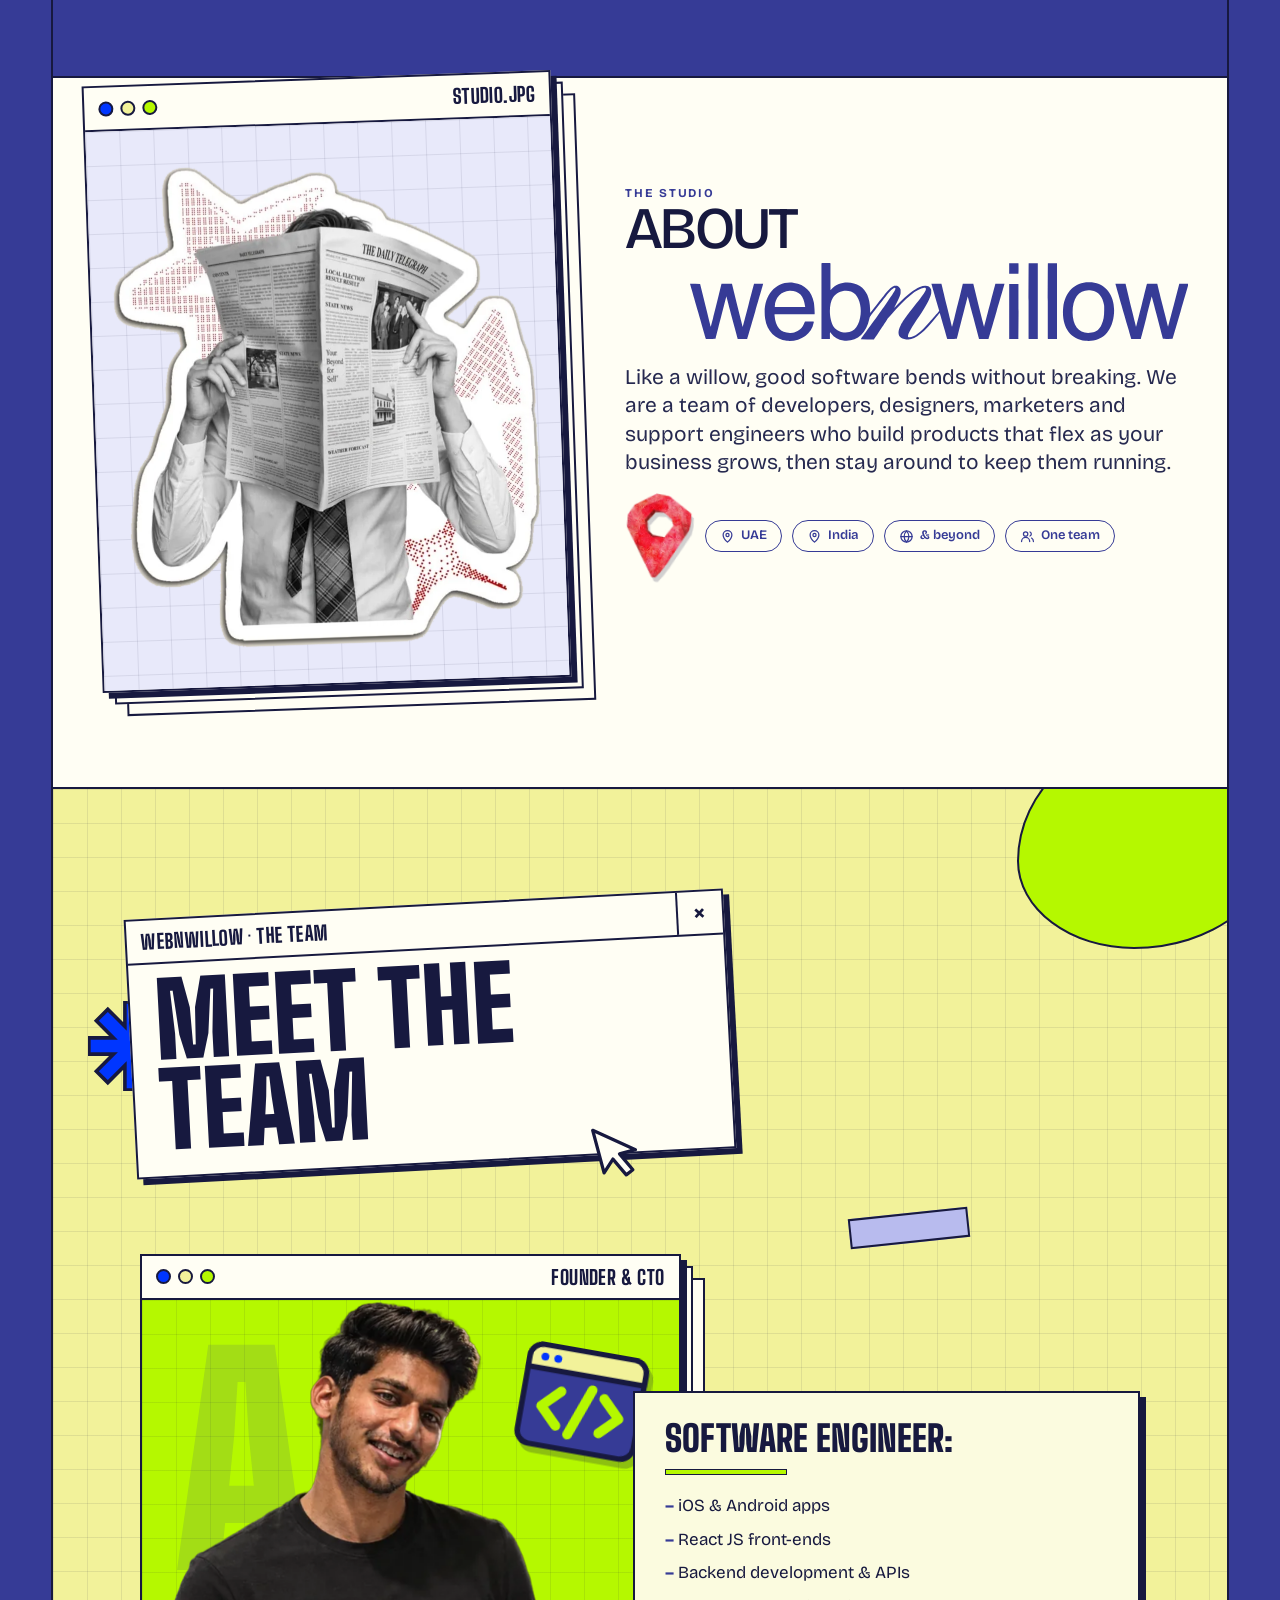
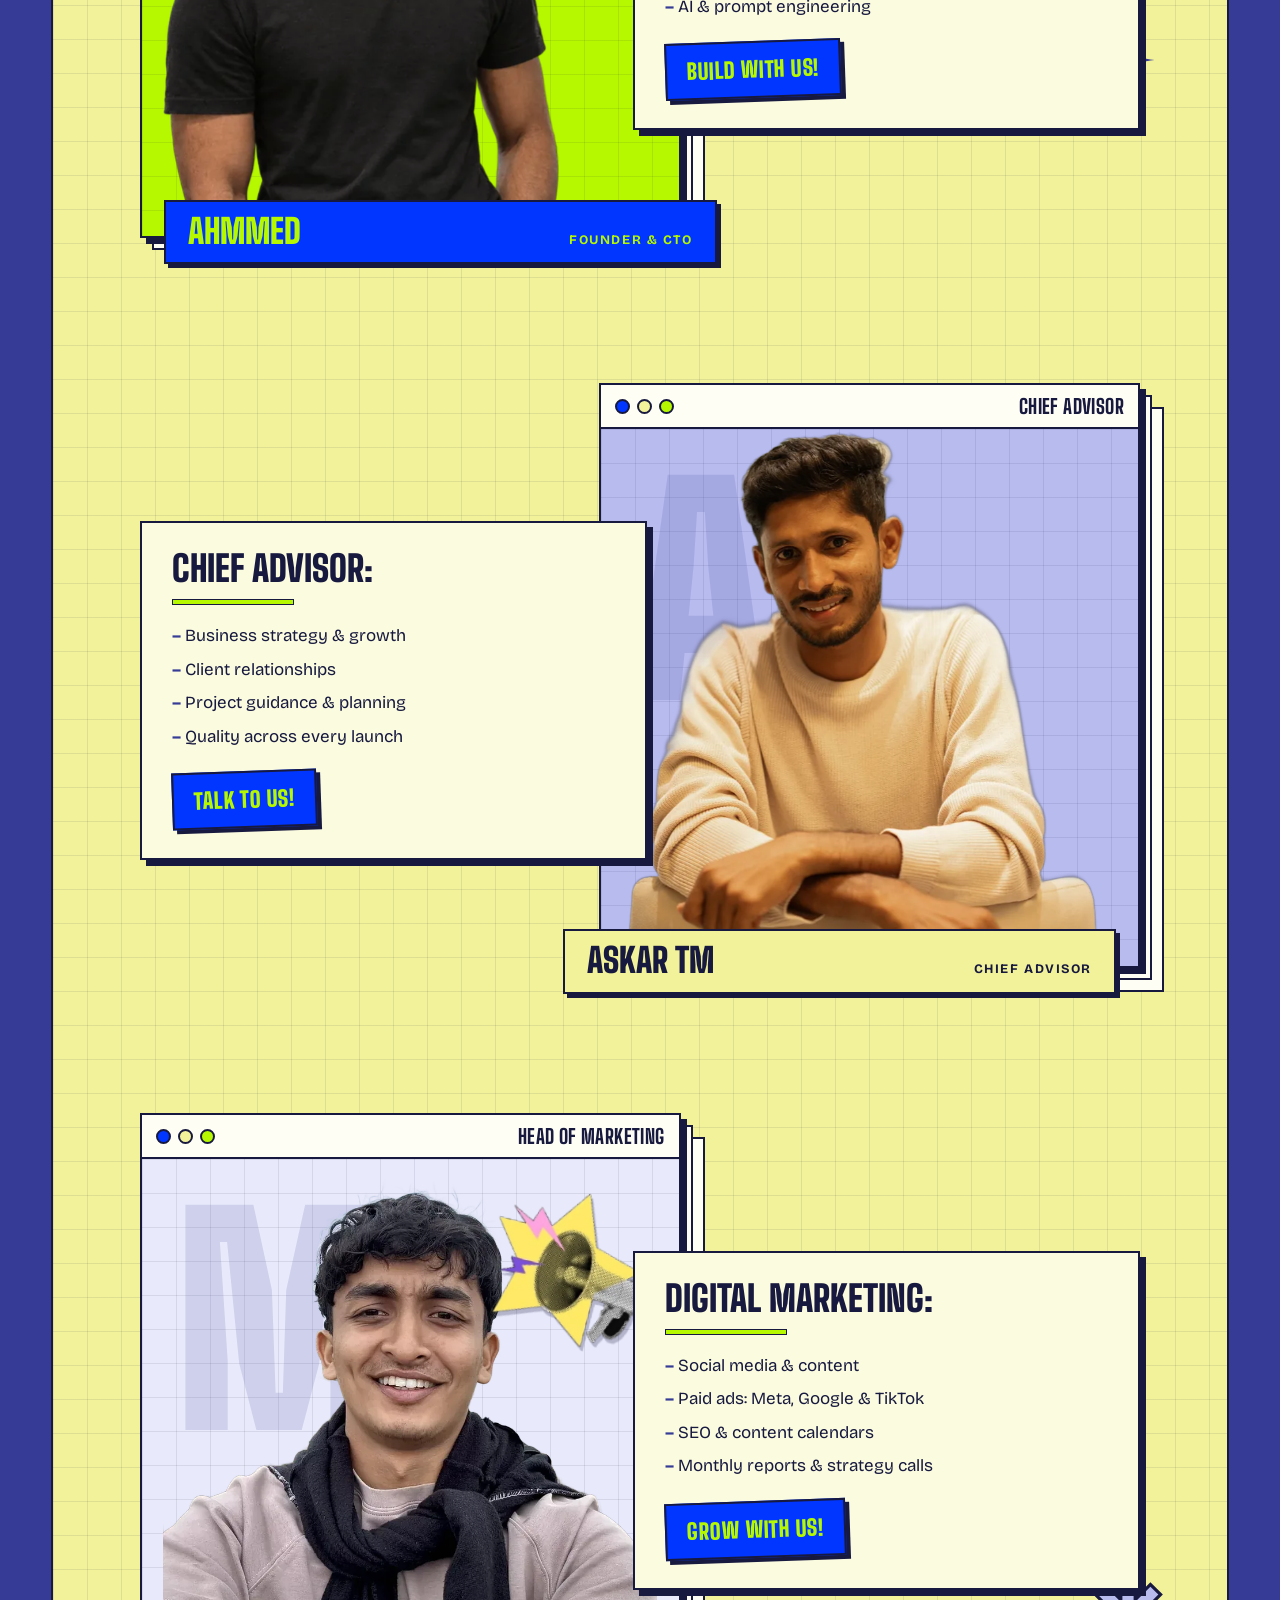
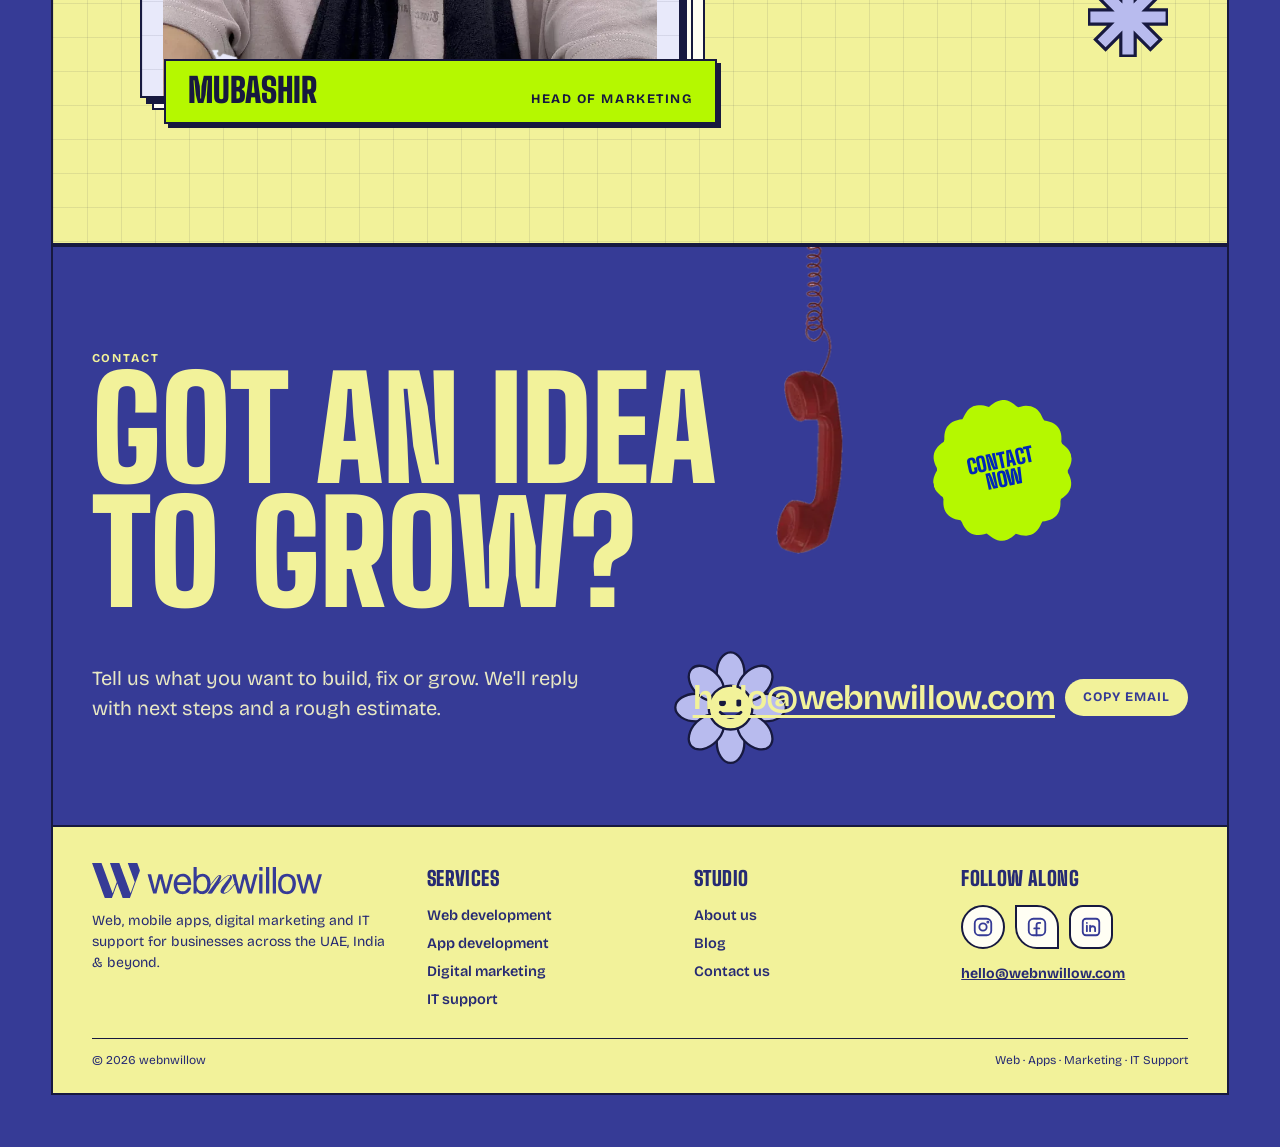
==== commit 90766f98: "Add home splash intro; connect Instagram, Facebook and LinkedIn - Home: app-style logo splash (indig" ====
--- a/index.html
+++ b/index.html
@@ -9,8 +9,16 @@
 <link rel="preload" href="assets/fonts/bricolage-grotesque.woff2" as="font" type="font/woff2" crossorigin>
 <link rel="preload" href="assets/fonts/big-shoulders-display.woff2" as="font" type="font/woff2" crossorigin>
 <link rel="stylesheet" href="assets/css/site.css">
+<script>try{if(!sessionStorage.getItem('wnw-intro')&&!matchMedia('(prefers-reduced-motion: reduce)').matches)document.documentElement.classList.add('intro-on')}catch(e){}</script>
 </head>
 <body data-page="home">
+<div class="intro" id="intro" aria-hidden="true">
+  <div class="intro-lock">
+    <svg class="intro-mark" viewBox="1.2 1.2 80.6 59"><use href="#wmark"/></svg>
+    <svg class="intro-logo" viewBox="1.2 1.2 371 58"><use href="#logo"/></svg>
+  </div>
+  <p class="intro-tag">Digital roots, creative growth.</p>
+</div>
 <div class="site">
   <div id="site-header"></div>
 
--- a/assets/css/site.css
+++ b/assets/css/site.css
@@ -1004,3 +1004,28 @@
   .testi-card, .testi-card + .testi-card { transform: none; margin: 0 14px 0 0; }
   .testi-grid { gap: 32px; }
 }
+
+/* ---------- home splash: logo intro (once per session, skipped for reduced motion) ---------- */
+.intro { display: none; }
+html.intro-on, html.intro-on body { overflow: hidden; }
+html.intro-on .intro {
+  display: grid; place-content: center; justify-items: center; gap: 22px; position: fixed; inset: 0; z-index: 1000;
+  background: var(--indigo); color: var(--butter); cursor: pointer;
+  transition: opacity .55s ease, visibility .55s;
+}
+.intro.out { opacity: 0; visibility: hidden; }
+.intro-lock { display: flex; align-items: center; gap: clamp(12px, 2vw, 22px); }
+.intro-mark { width: clamp(64px, 11vw, 120px); height: auto; aspect-ratio: 80.6 / 59; fill: currentColor; opacity: 0; }
+.intro-logo { width: clamp(200px, 40vw, 440px); height: auto; aspect-ratio: 371 / 58; fill: currentColor; clip-path: inset(0 100% 0 0); }
+.intro-tag { margin: 0; font-family: var(--serif); font-style: italic; font-size: clamp(16px, 2vw, 22px); color: var(--lime); opacity: 0; }
+.intro.go .intro-mark { animation: introPop .6s .15s cubic-bezier(.3, 1.6, .5, 1) forwards; }
+.intro.go .intro-logo { animation: introWipe .7s .65s cubic-bezier(.6, 0, .2, 1) forwards; }
+.intro.go .intro-tag { animation: introUp .5s 1.3s ease-out forwards; }
+.intro.out .intro-lock { transform: scale(1.06); transition: transform .55s ease; }
+@keyframes introPop { 0% { opacity: 0; transform: scale(.3) rotate(-14deg); } 100% { opacity: 1; transform: none; } }
+@keyframes introWipe { to { clip-path: inset(0 0 0 0); } }
+@keyframes introUp { from { opacity: 0; transform: translateY(10px); } to { opacity: 1; transform: none; } }
+@media (max-width: 560px) {
+  .intro-lock { flex-direction: column; gap: 16px; }
+  .intro-logo { width: min(78vw, 320px); }
+}
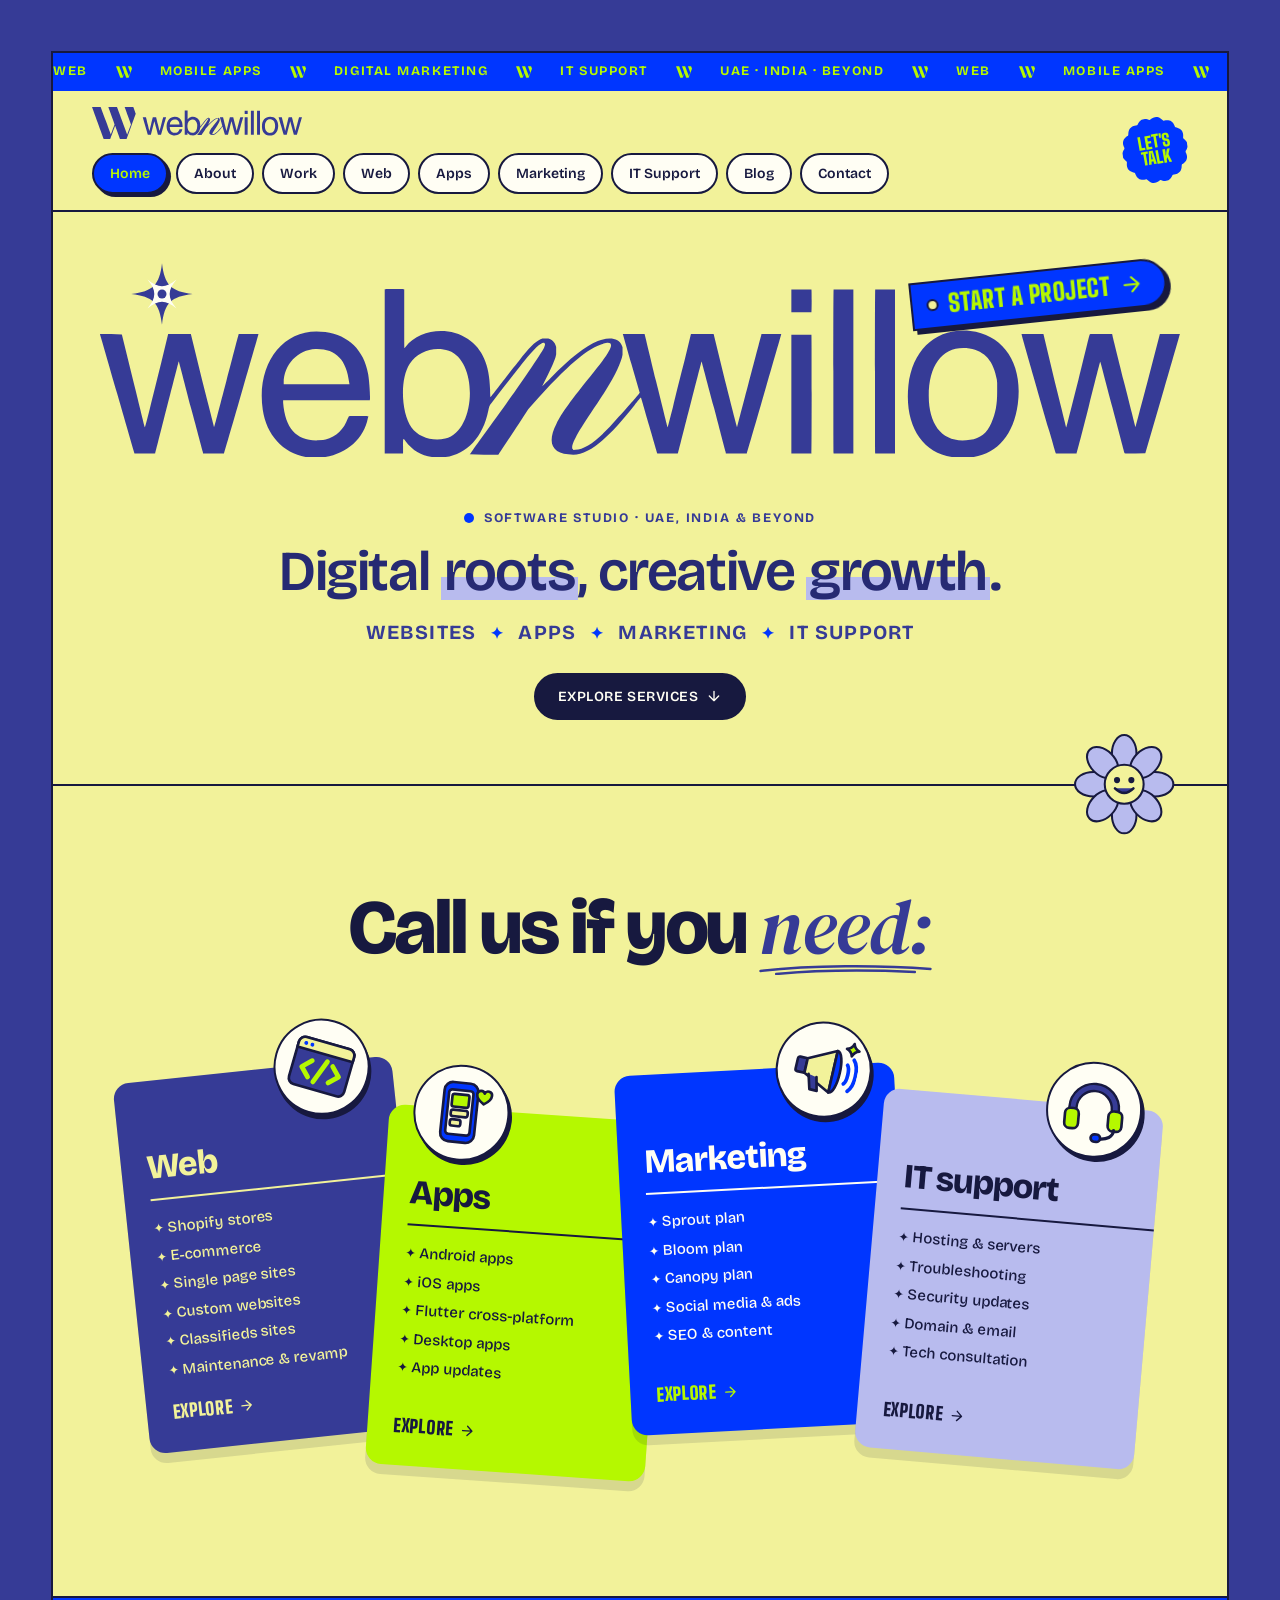
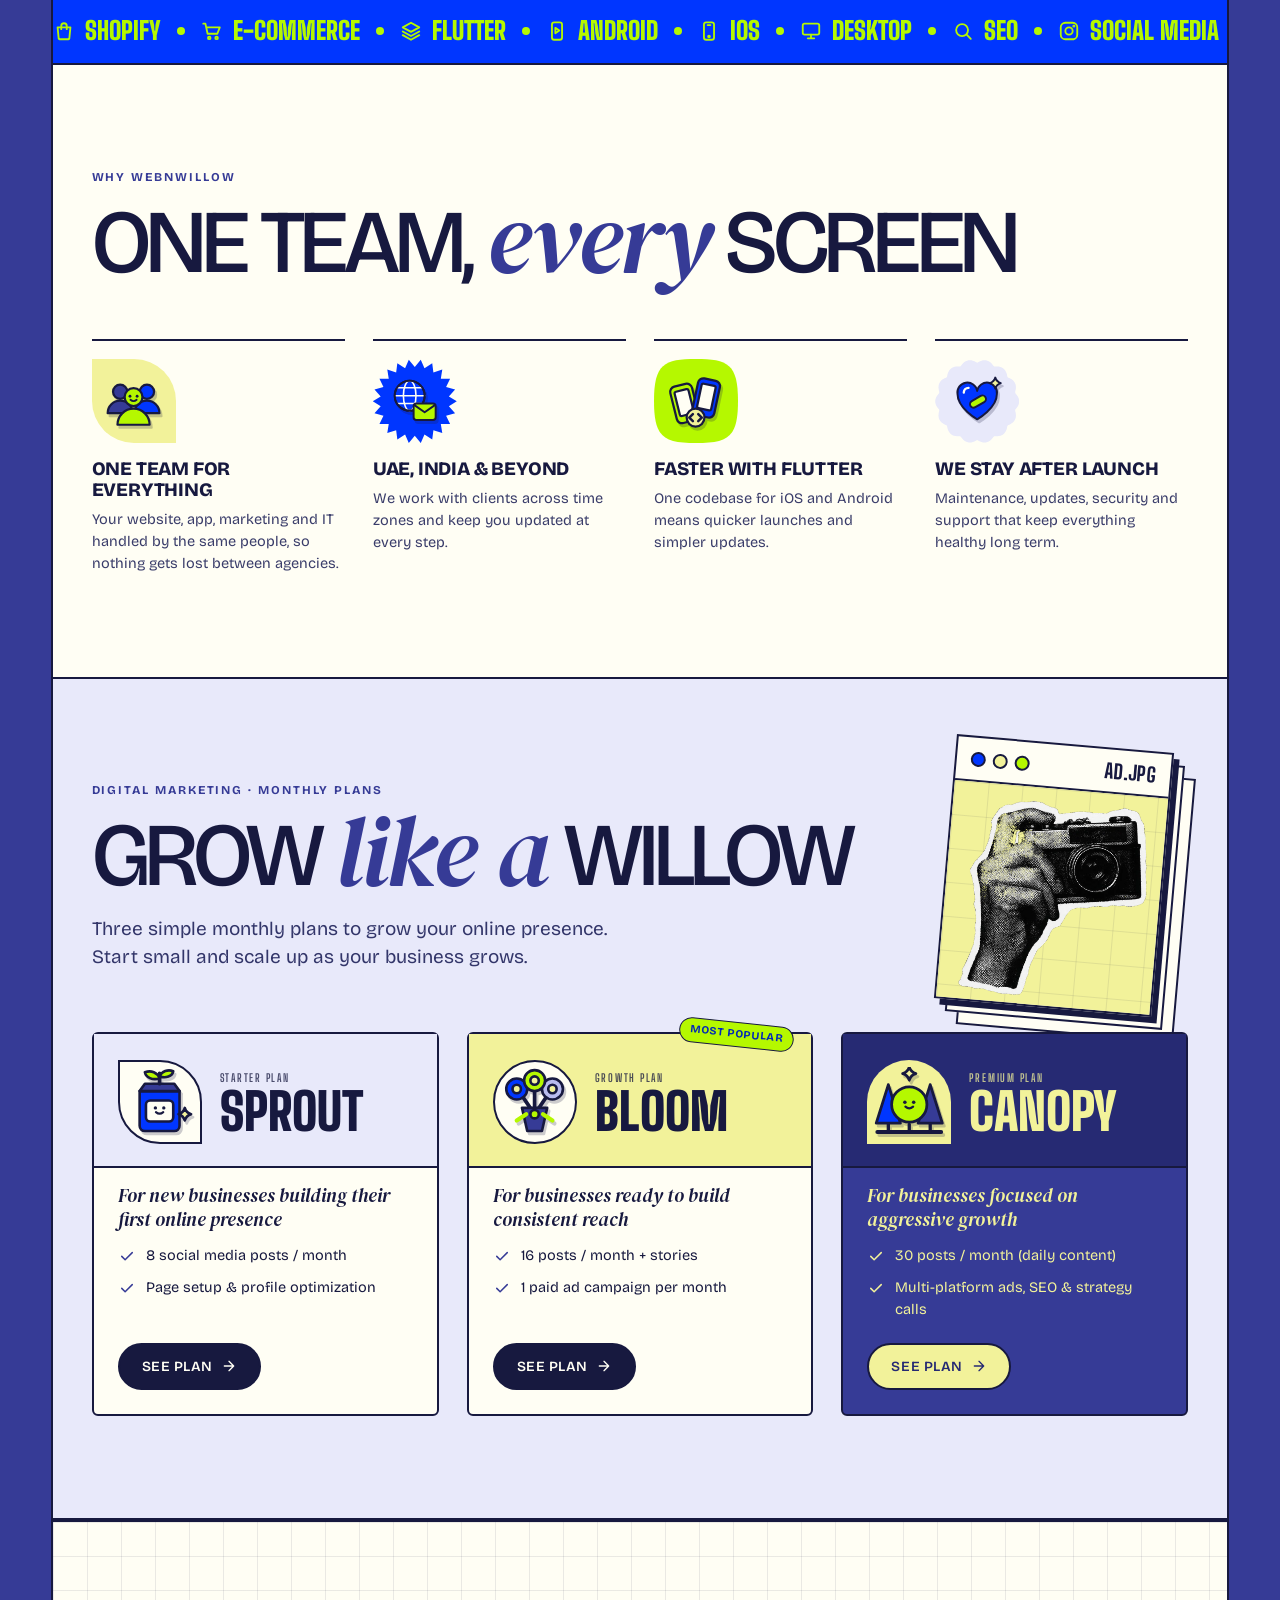
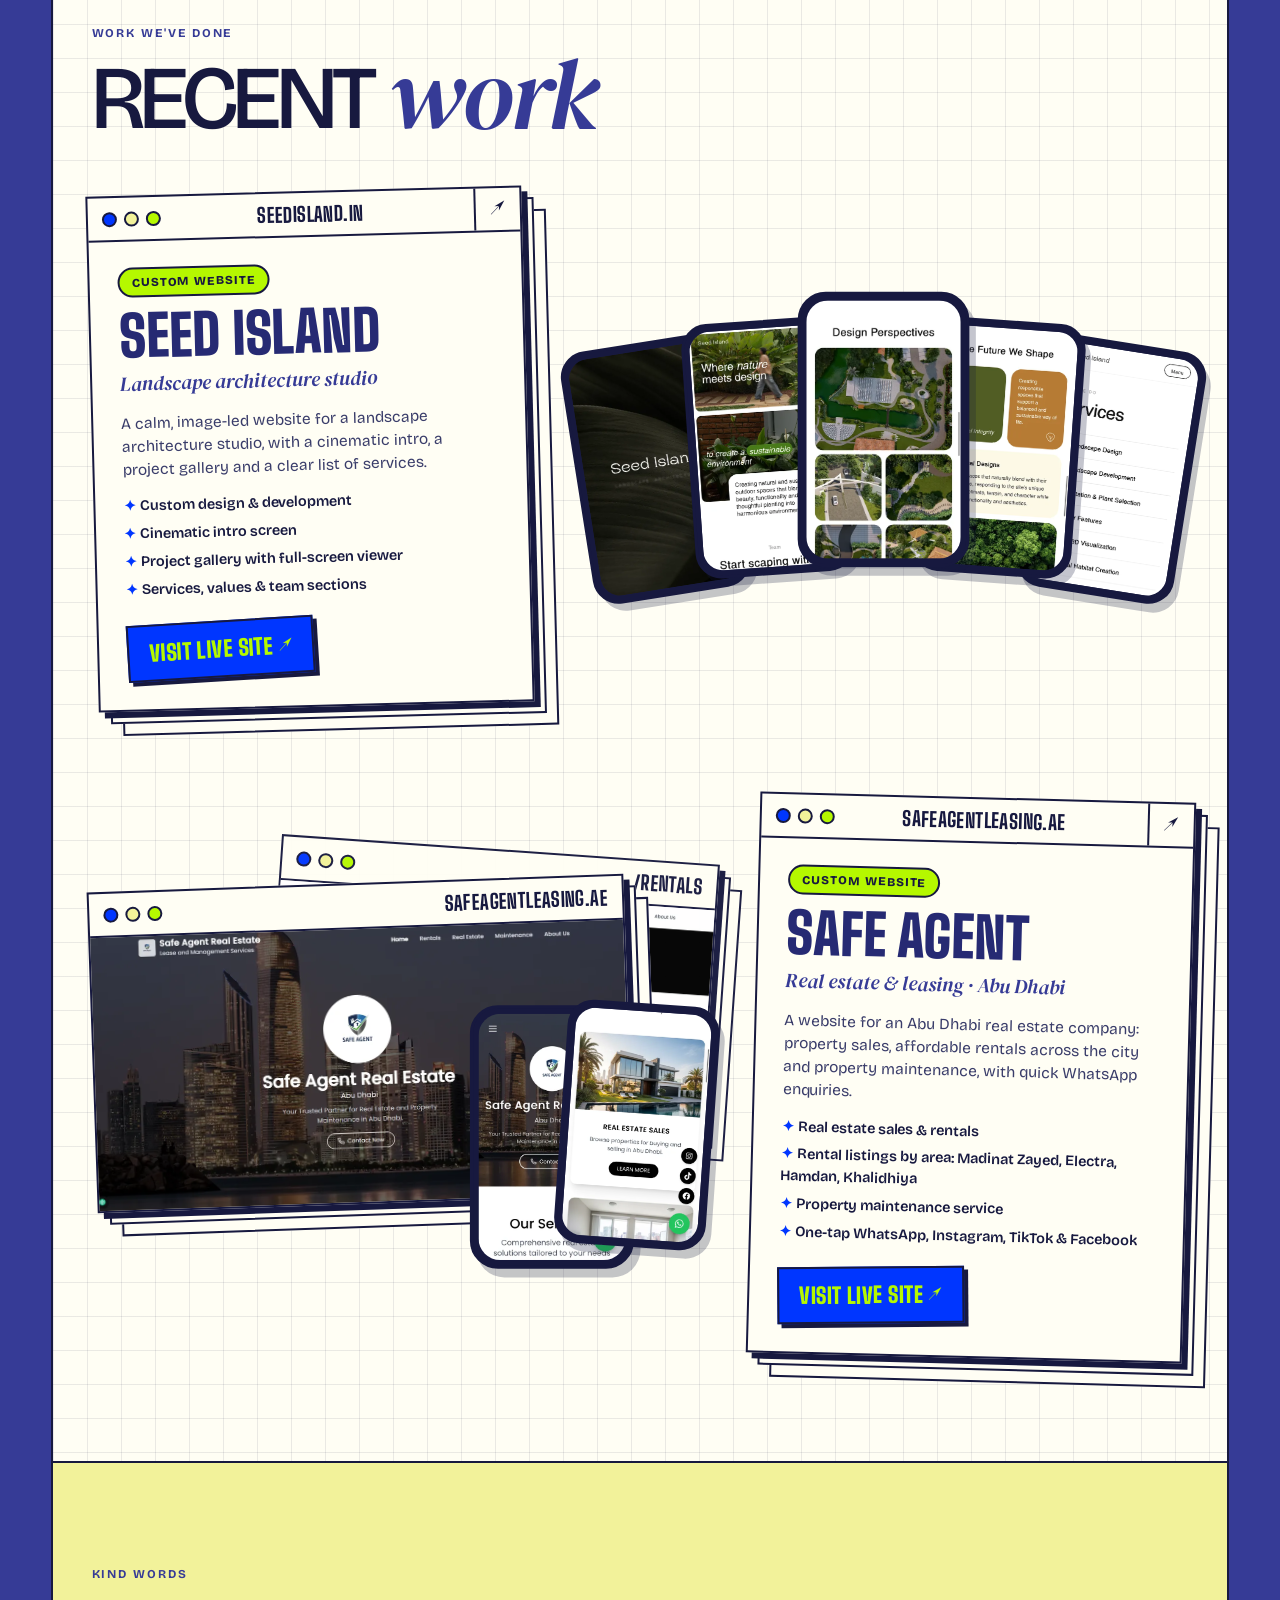
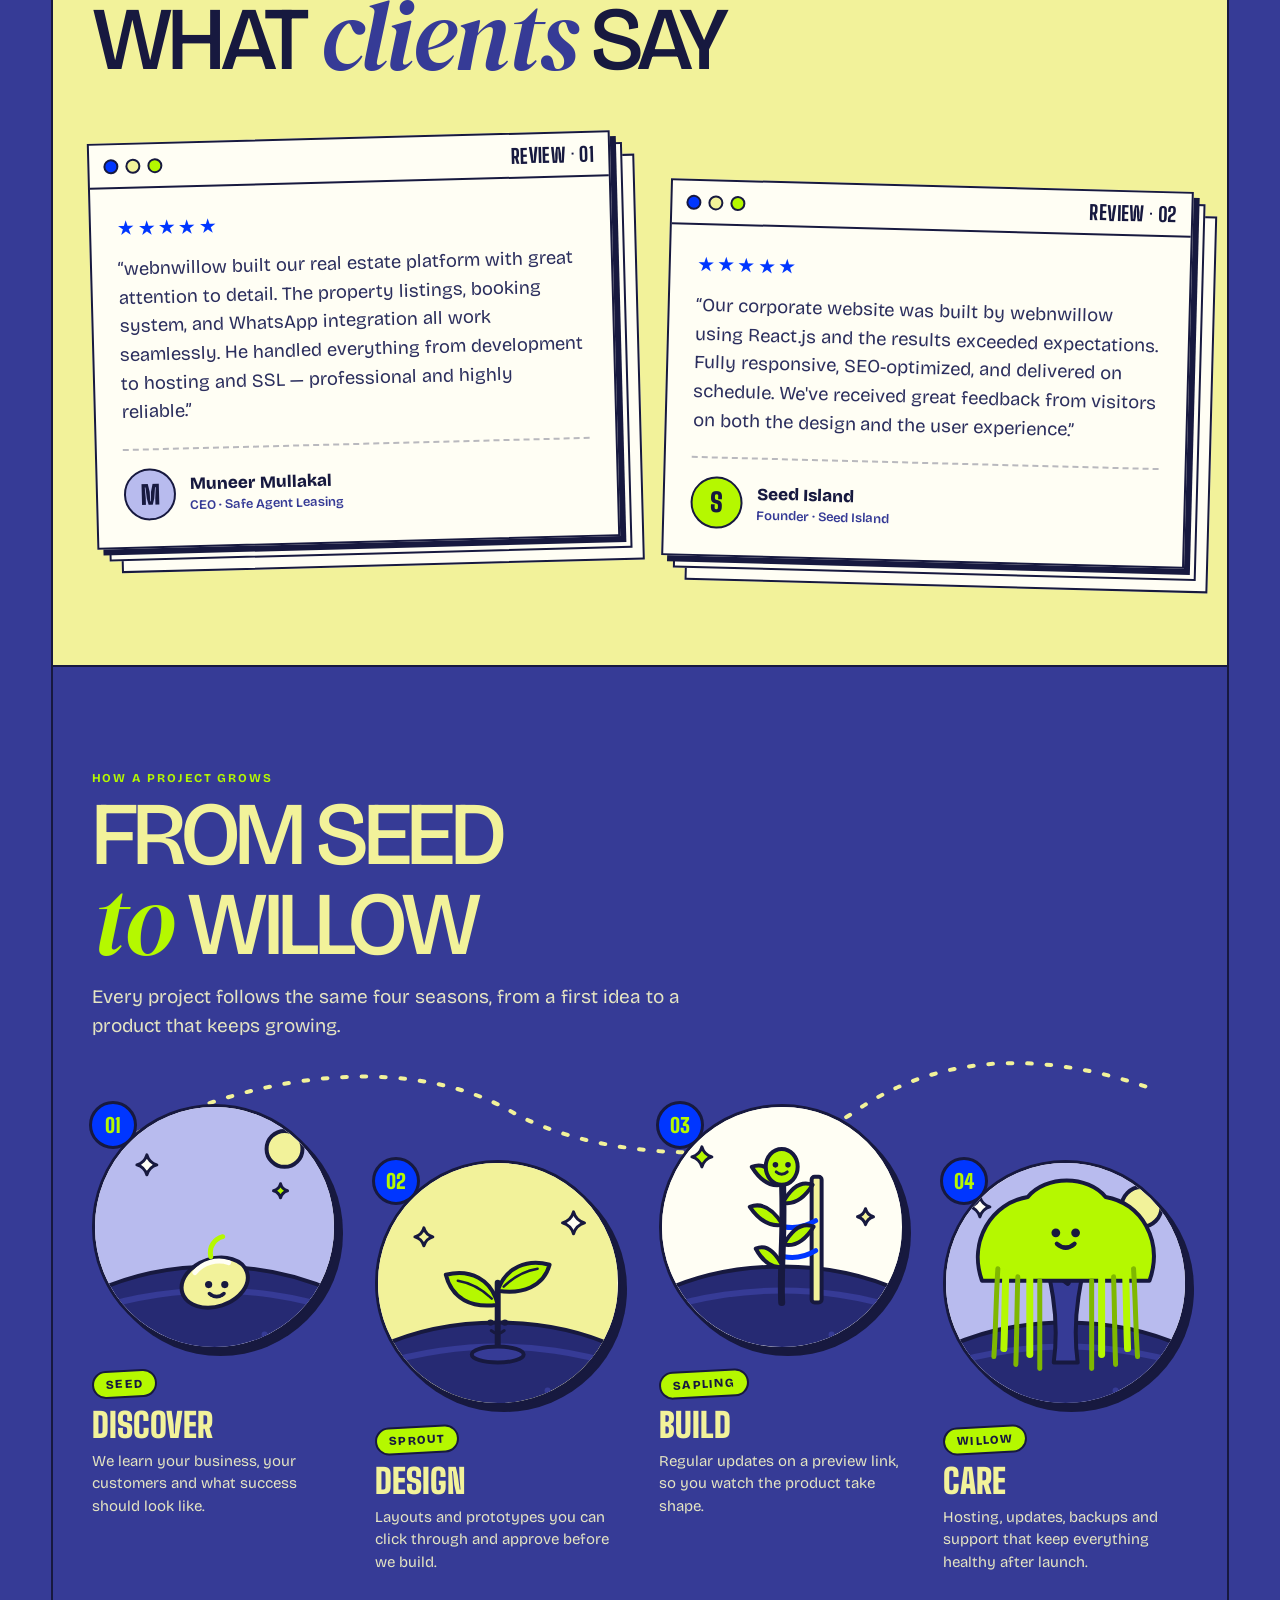
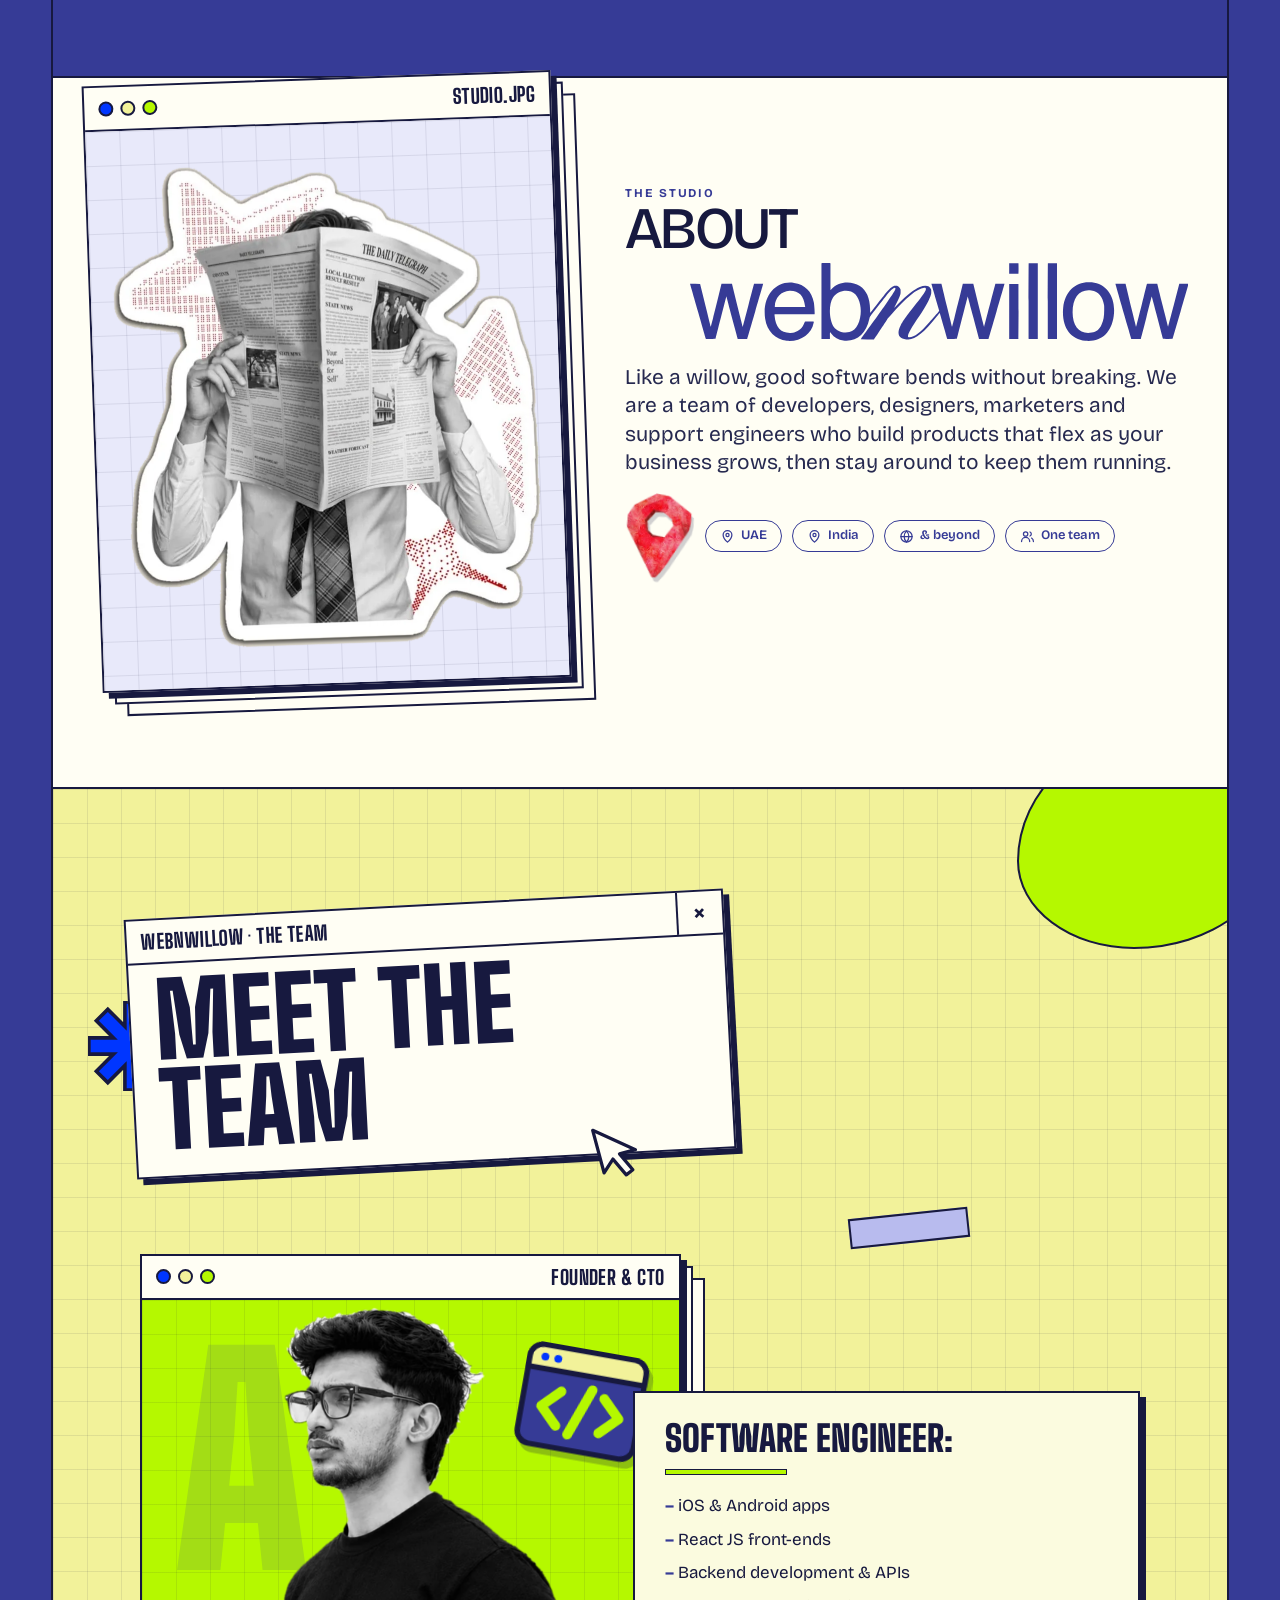
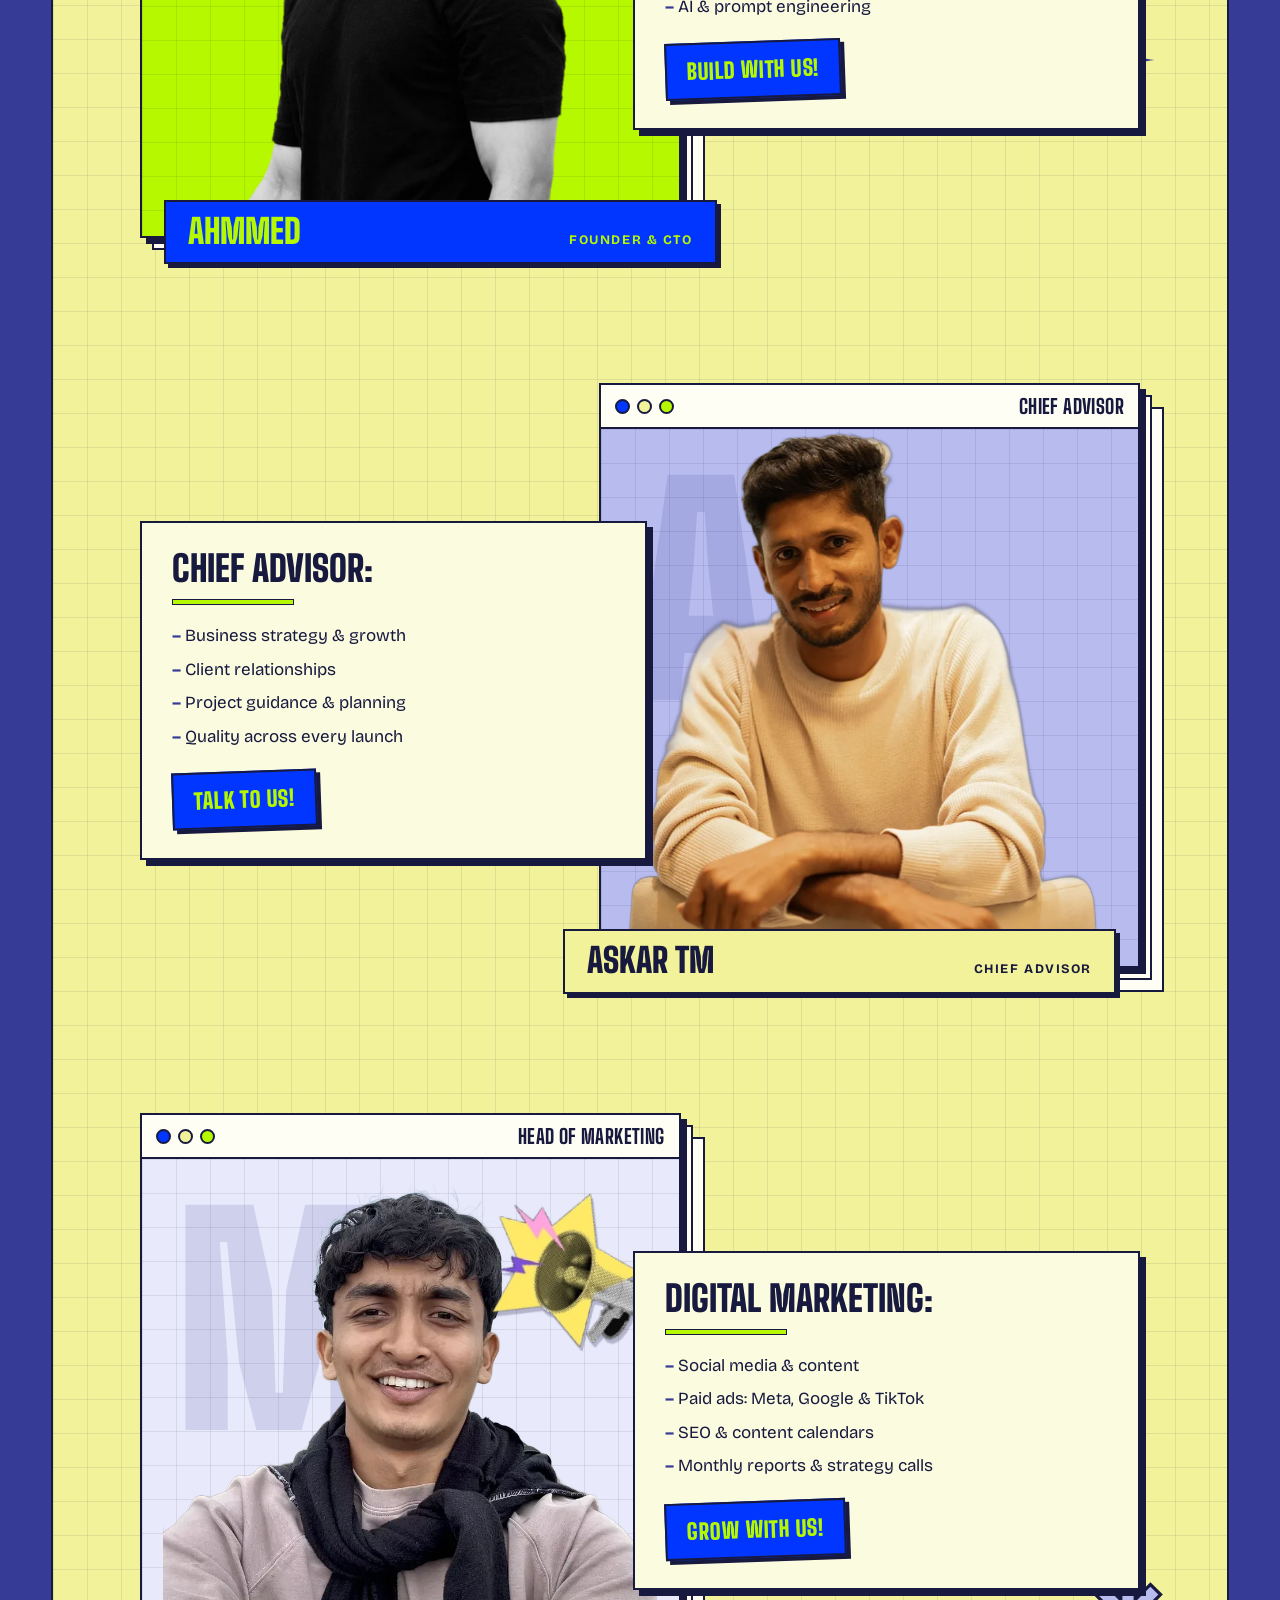
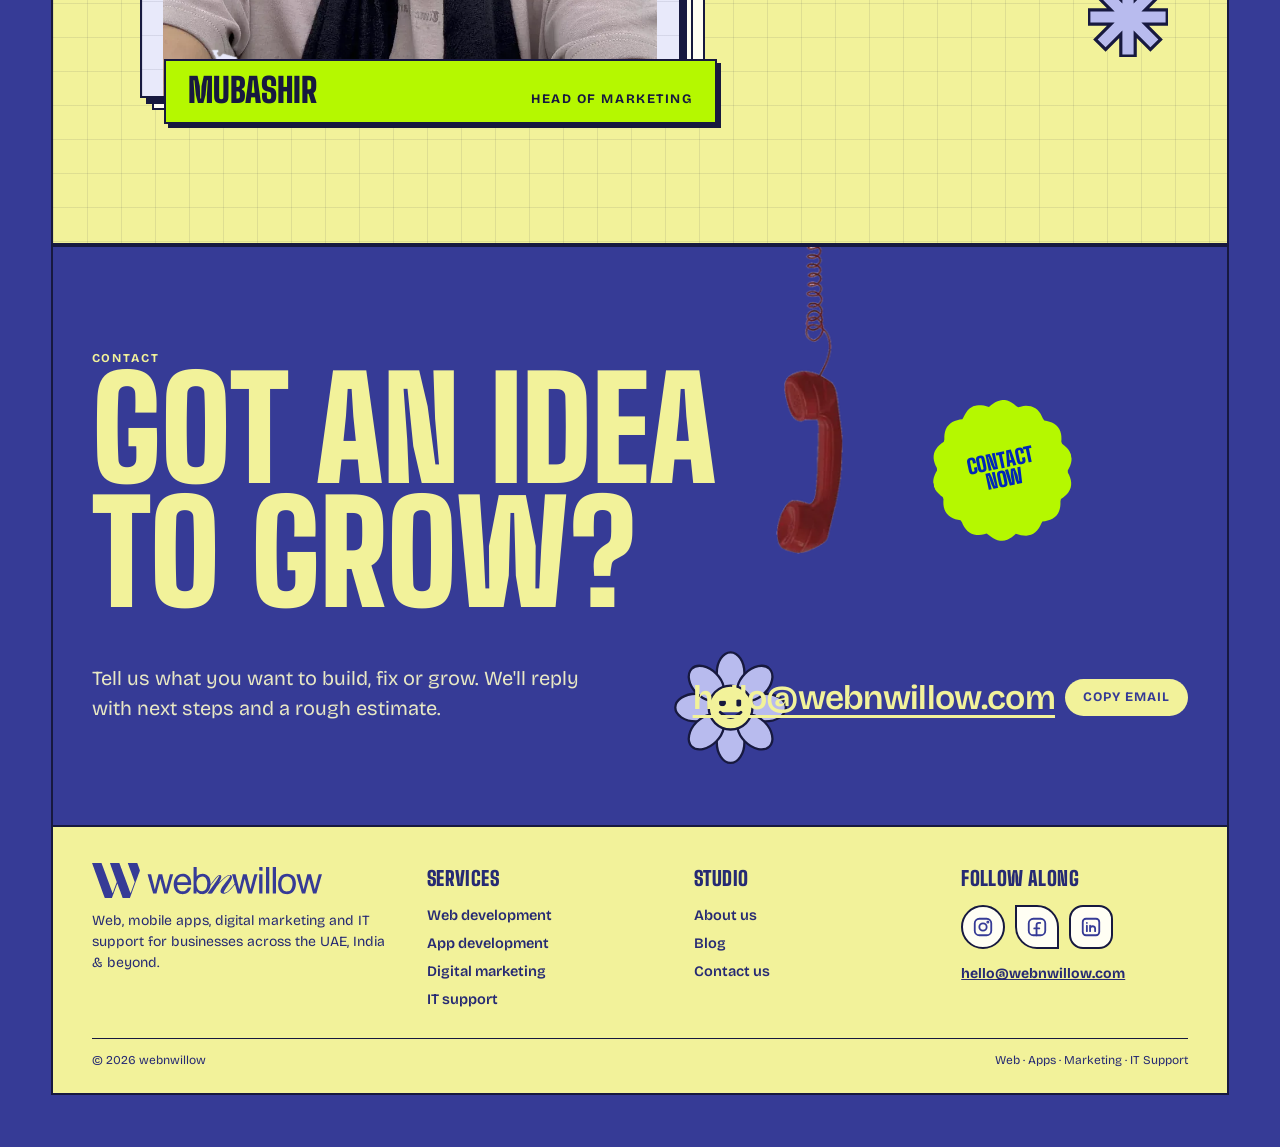
==== commit f5fe3374: "Update founder photo for Ahmmed Co-Authored-By: Claude Opus 5.5 <noreply@anthropic.com>" ====
--- a/index.html
+++ b/index.html
@@ -306,7 +306,7 @@
         <div class="win-stack member-win">
           <div class="win">
             <div class="win-bar"><span class="dots"><i></i><i></i><i></i></span><b>Founder &amp; CTO</b></div>
-            <div class="win-body grid-bg" style="background-color:var(--lime)"><span class="initial" aria-hidden="true">A</span><img loading="lazy" decoding="async" class="member-photo" src="assets/img/team-ahmmed.webp?v=1" alt="Ahmmed, founder and CTO of webnwillow" width="654" height="900"><span class="member-stickers mini" aria-hidden="true"><svg><use href="#s-code"/></svg></span></div>
+            <div class="win-body grid-bg" style="background-color:var(--lime)"><span class="initial" aria-hidden="true">A</span><img loading="lazy" decoding="async" class="member-photo" src="assets/img/team-ahmmed.webp?v=2" alt="Ahmmed, founder and CTO of webnwillow" width="654" height="900"><span class="member-stickers mini" aria-hidden="true"><svg><use href="#s-code"/></svg></span></div>
           </div>
           <div class="member-name" style="background:var(--blue);color:var(--lime)"><b>Ahmmed</b><small>Founder &amp; CTO</small></div>
         </div>
--- a/assets/css/site.css
+++ b/assets/css/site.css
@@ -1008,8 +1008,11 @@
 /* ---------- home splash: logo intro (once per session, skipped for reduced motion) ---------- */
 .intro { display: none; }
 html.intro-on, html.intro-on body { overflow: hidden; }
+/* paint indigo behind mobile browser bars (iOS Safari's floating toolbar sits over the page) */
+html.intro-on { background: var(--indigo); }
 html.intro-on .intro {
-  display: grid; place-content: center; justify-items: center; gap: 22px; position: fixed; inset: 0; z-index: 1000;
+  display: grid; place-content: center; justify-items: center; gap: 22px; position: fixed; inset: 0 0 auto; height: 100vh; height: 100lvh; z-index: 1000;
+  box-shadow: 0 0 0 100vmax var(--indigo); padding-bottom: calc(100lvh - 100svh);
   background: var(--indigo); color: var(--butter); cursor: pointer;
   transition: opacity .55s ease, visibility .55s;
 }
@@ -1026,6 +1029,7 @@
 @keyframes introWipe { to { clip-path: inset(0 0 0 0); } }
 @keyframes introUp { from { opacity: 0; transform: translateY(10px); } to { opacity: 1; transform: none; } }
 @media (max-width: 560px) {
-  .intro-lock { flex-direction: column; gap: 16px; }
-  .intro-logo { width: min(78vw, 320px); }
-}
+  .intro-lock { gap: 3vw; }
+  .intro-mark { width: 15vw; }
+  .intro-logo { width: 70vw; }
+}
